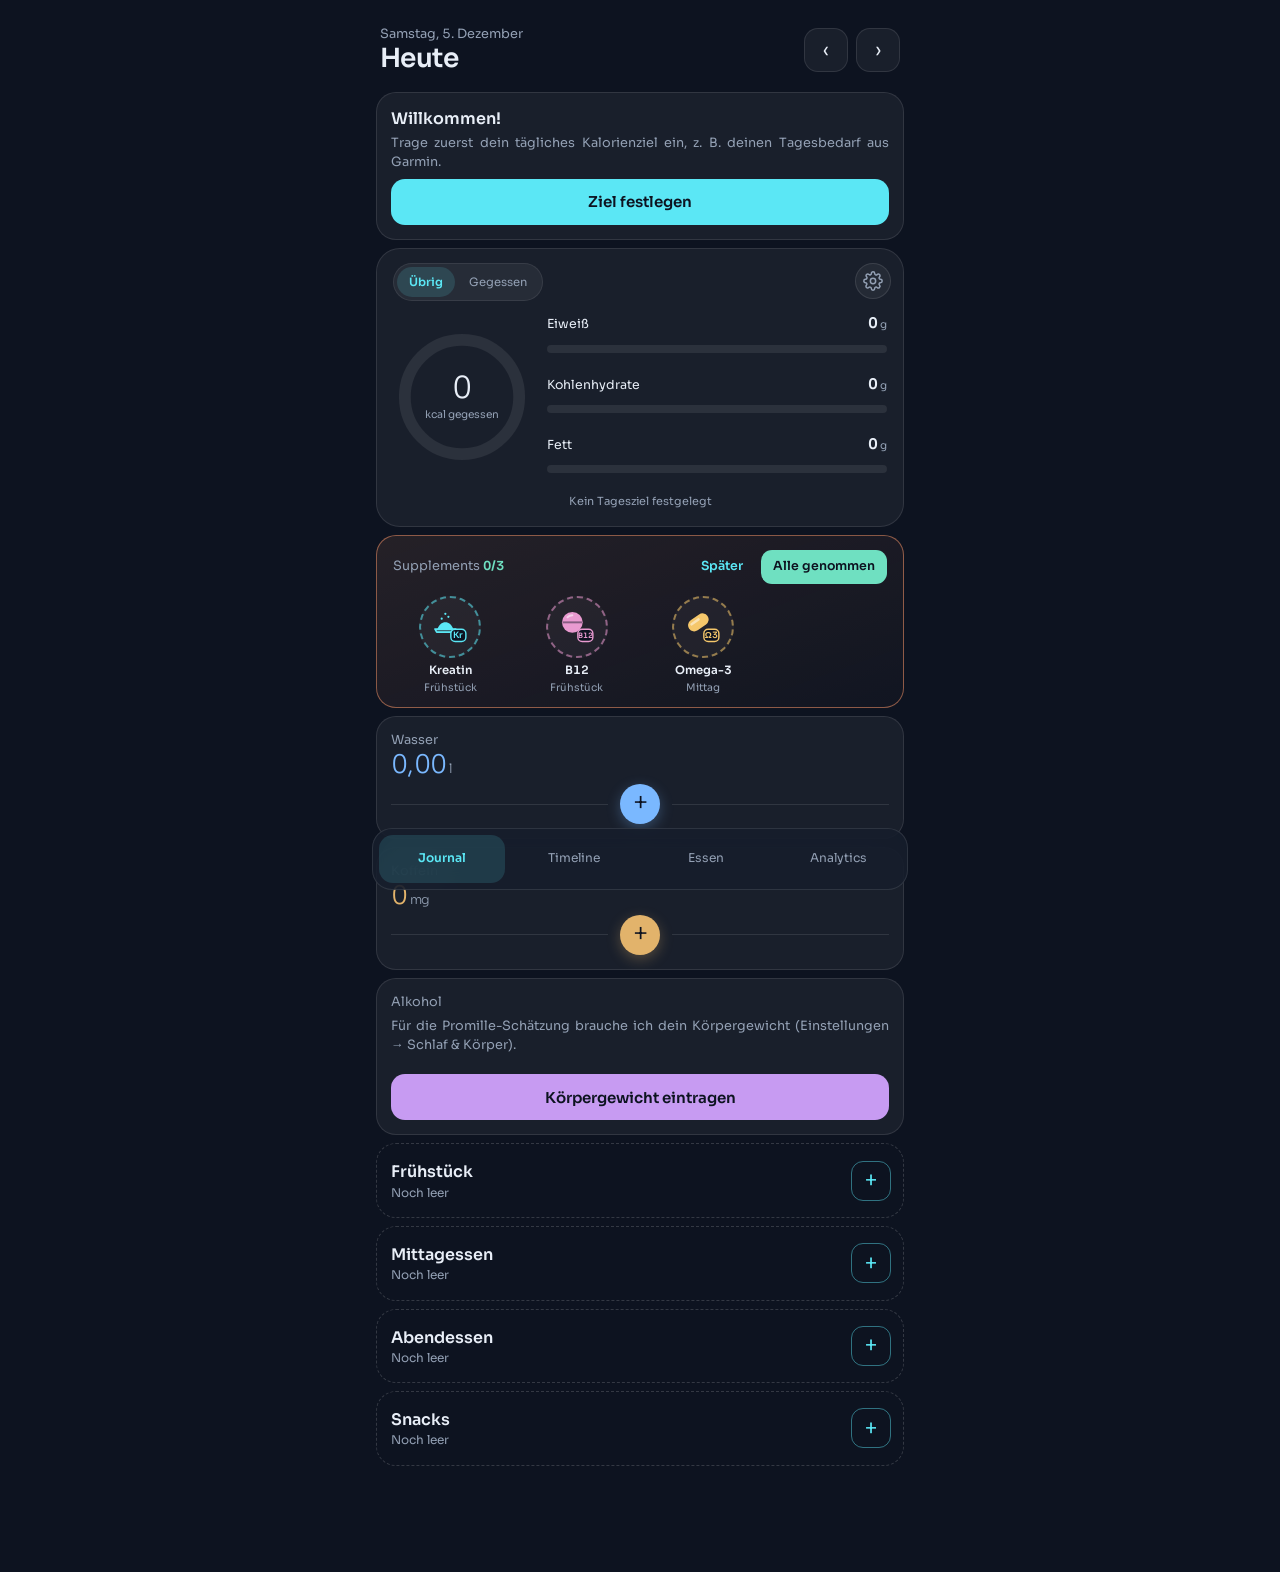
==== index.html @ 190562be "v1.32.0: 30 Supplements mit Katalog, Icons (Form + Kürzel) und Info je Supplement; eine Supplement-K" ====
<!doctype html>
<html lang="de">
<head>
  <meta charset="utf-8">
  <meta name="viewport" content="width=device-width, initial-scale=1, viewport-fit=cover">
  <title>Kalorien</title>
  <meta name="theme-color" content="#0D1320">
  <meta name="apple-mobile-web-app-capable" content="yes">
  <meta name="mobile-web-app-capable" content="yes">
  <meta name="apple-mobile-web-app-status-bar-style" content="black-translucent">
  <meta name="apple-mobile-web-app-title" content="Kalorien">
  <link rel="manifest" href="manifest.webmanifest">
  <link rel="apple-touch-icon" href="icons/apple-touch-icon.png">
  <link rel="icon" href="icons/icon-192.png">
  <link rel="preload" href="fonts/sora-latin-400-normal.woff2" as="font" type="font/woff2" crossorigin>
  <link rel="stylesheet" href="css/style.css">
</head>
<body>
  <main id="view"></main>

  <nav class="tabbar" aria-label="Navigation">
    <button data-tab="diary" class="active">Journal</button>
    <button data-tab="timeline">Timeline</button>
    <button data-tab="food">Essen</button>
    <button data-tab="history">Analytics</button>
  </nav>

  <div id="sheet" class="sheet" hidden></div>
  <div id="toast" class="toast" hidden></div>

  <script src="vendor/zxing.min.js" defer></script>
  <script src="js/caffeine.js" defer></script>
  <script src="js/alcohol.js" defer></script>
  <script src="js/weightgoal.js" defer></script>
  <script src="js/food.js" defer></script>
  <script src="js/timeline.js" defer></script>
  <script src="js/supp_catalog.js" defer></script>
  <script src="js/supplements.js" defer></script>
  <script src="js/app.js" defer></script>
</body>
</html>
---- css/style.css ----
/* Design „Glas“: tiefes Nachtblau, halbtransparente Flächen, Cyan als Akzent.
   Schrift Sora liegt lokal im Ordner fonts/ (keine Anfrage an Google). */
@font-face { font-family: 'Sora'; font-weight: 300; font-style: normal; font-display: swap; src: url('../fonts/sora-latin-300-normal.woff2') format('woff2'); }
@font-face { font-family: 'Sora'; font-weight: 400; font-style: normal; font-display: swap; src: url('../fonts/sora-latin-400-normal.woff2') format('woff2'); }
@font-face { font-family: 'Sora'; font-weight: 600; font-style: normal; font-display: swap; src: url('../fonts/sora-latin-600-normal.woff2') format('woff2'); }

:root {
  --bg: #0D1320;
  --ink: #E8EEF7;
  --muted: #93A0B4;
  --panel: rgba(255, 255, 255, 0.05);
  --panel-2: rgba(255, 255, 255, 0.08);
  --line: rgba(255, 255, 255, 0.10);
  --line-strong: rgba(255, 255, 255, 0.16);
  --accent: #5BE7F5;
  --accent-ink: #0D1320;
  --accent-soft: rgba(91, 231, 245, 0.14);
  --warn: #FF9A6B;
  --p: #8FB4FF;
  --c: #F5C76B;
  --f: #E99AD0;
  --fi: #5BE7F5;
  --su: #FF9A6B;
  --radius: 20px;
  --tabbar-h: 74px;
  color-scheme: dark;
}

* { box-sizing: border-box; -webkit-tap-highlight-color: transparent; }
html, body { margin: 0; background: var(--bg); color: var(--ink); }
body {
  font-family: 'Sora', -apple-system, BlinkMacSystemFont, sans-serif;
  font-size: 15px;
  line-height: 1.45;
  padding: env(safe-area-inset-top) 0 calc(var(--tabbar-h) + env(safe-area-inset-bottom)) 0;
  -webkit-text-size-adjust: 100%;
  font-variant-numeric: tabular-nums;
}
main { max-width: 560px; margin: 0 auto; padding: 16px 16px 24px; }
h1 { font-size: 1.6rem; font-weight: 600; margin: 4px 0 12px; letter-spacing: -0.02em; }
h2 { font-size: 1rem; font-weight: 600; margin: 0; }
p { margin: 0 0 8px; }
.muted { color: var(--muted); }
.small { font-size: 0.8rem; }
button { font: inherit; color: inherit; }
input, select {
  font: inherit; font-size: 16px; color: var(--ink);
  background: var(--panel); border: 1px solid var(--line); border-radius: 14px;
  padding: 12px 14px; width: 100%;
}
input::placeholder { color: #6E7A8E; }
select option { background: #182030; color: var(--ink); }
input:focus, select:focus { outline: 2px solid var(--accent); outline-offset: -1px; }
label { display: block; font-size: 0.8rem; color: var(--muted); margin: 12px 0 6px; }

.card { background: var(--panel); border: 1px solid var(--line); border-radius: var(--radius); padding: 14px; margin-bottom: 8px; }

.btn {
  display: inline-flex; align-items: center; justify-content: center; gap: 6px; min-height: 46px;
  border: 0; border-radius: 14px; padding: 12px 16px; cursor: pointer;
  background: var(--accent); color: var(--accent-ink); font-weight: 600;
}
.btn.secondary { background: var(--panel-2); color: var(--ink); border: 1px solid var(--line); }
.btn.ghost { background: transparent; color: var(--accent); padding: 8px 10px; min-height: 44px; }
.btn.danger { background: transparent; color: var(--warn); border: 1px solid rgba(255, 154, 107, 0.5); }
.btn.block { width: 100%; }
.row { display: flex; gap: 8px; align-items: center; }
.row > * { flex: 1; }
.spread { display: flex; justify-content: space-between; align-items: center; gap: 8px; }
.spread + .spread { margin-top: 6px; }

/* Kopfzeile */
.topbar { display: flex; align-items: center; justify-content: space-between; padding: 4px 4px 12px; }
.topbar .sub { font-size: 0.8rem; color: var(--muted); }
.topbar .day { font-size: 1.65rem; font-weight: 600; letter-spacing: -0.02em; line-height: 1.2; }
.icon-btn {
  width: 44px; height: 44px; border-radius: 14px; border: 1px solid var(--line);
  background: var(--panel); color: var(--ink); font-size: 1.2rem; cursor: pointer;
}
.topbar .nav { display: flex; gap: 8px; }

/* Übersicht */
.hero { border-radius: 24px; padding: 18px 16px 16px; }
.gauge { position: relative; height: 136px; display: flex; justify-content: center; }
.gauge svg { width: 260px; height: 140px; overflow: visible; }
.gauge .track { stroke: rgba(255, 255, 255, 0.08); }
.gauge .fill { stroke: var(--accent); transition: stroke-dasharray .4s; }
.gauge .fill.over { stroke: var(--warn); }
.gauge .center { position: absolute; left: 0; right: 0; bottom: 0; text-align: center; }
.gauge .big { font-size: 2.8rem; font-weight: 300; letter-spacing: -0.03em; line-height: 1; }
.gauge .big.over { color: var(--warn); }
.gauge .cap { font-size: 0.78rem; color: var(--muted); margin-top: 4px; }
.tiles { display: grid; grid-template-columns: repeat(3, minmax(0, 1fr)); gap: 8px; margin-top: 14px; }
.tile { border-radius: 14px; background: var(--panel); padding: 10px; display: flex; flex-direction: column; gap: 6px; min-width: 0; }
.tile .lbl { font-size: 0.72rem; color: var(--muted); white-space: nowrap; overflow: hidden; text-overflow: ellipsis; }
.tile .val { font-size: 1rem; font-weight: 600; }
.tile .val span { font-size: 0.7rem; font-weight: 400; color: var(--muted); }
.mbar { height: 4px; border-radius: 2px; background: rgba(255, 255, 255, 0.08); overflow: hidden; }
.mbar span { display: block; height: 100%; border-radius: 2px; }
.tile.p .mbar span { background: var(--p); }
.tile.c .mbar span { background: var(--c); }
.tile.f .mbar span { background: var(--f); }
.subline { display: flex; justify-content: space-between; gap: 8px; font-size: 0.78rem; color: var(--muted); margin-top: 12px; padding: 0 2px; }
.subline strong { color: var(--ink); font-weight: 600; }
.subline .over { color: var(--warn); }

/* Mahlzeiten */
.meal { padding: 0; overflow: hidden; }
.meal.is-empty { background: transparent; border-style: dashed; border-color: var(--line-strong); }
.meal-toggle:disabled { opacity: 1; color: inherit; cursor: default; }
.meal-head { display: flex; align-items: center; justify-content: space-between; gap: 10px; padding: 12px 12px 12px 14px; }
.meal-toggle { flex: 1; min-width: 0; text-align: left; background: none; border: 0; padding: 4px 0; cursor: pointer; min-height: 44px; }
.meal-toggle .sub { font-size: 0.75rem; color: var(--muted); white-space: nowrap; overflow: hidden; text-overflow: ellipsis; }
.meal-toggle .chev { color: var(--muted); font-size: 0.75rem; margin-left: 6px; }
/* Plus-Knöpfe: eckig + umrandet = zu Liste/Mahlzeit hinzufügen; rund + gefüllt (.tk-plus) = in einer Tracker-Karte erfassen */
.add-btn, .fd-plus {
  width: 40px; height: 40px; border-radius: 12px; border: 1px solid rgba(91, 231, 245, 0.45); cursor: pointer; flex: 0 0 auto;
  background: none; color: var(--accent); font-size: 1.3rem; line-height: 1; -webkit-tap-highlight-color: transparent;
}
.entries { padding: 0 14px 6px; }
.entry { display: flex; justify-content: space-between; gap: 10px; padding: 11px 0; border-top: 1px solid var(--line); cursor: pointer; }
.entry .name { overflow: hidden; text-overflow: ellipsis; min-width: 0; }
.entry .kcal { white-space: nowrap; }
.btn.copy { display: flex; margin: -10px 0 6px 4px; padding: 0 10px; font-size: 0.85rem; }

/* Listen */
.list { list-style: none; margin: 0; padding: 0; }
.list li { padding: 12px 4px; border-bottom: 1px solid var(--line); cursor: pointer; display: flex; justify-content: space-between; gap: 10px; }
.list li:last-child { border-bottom: 0; }
.list .meta { font-size: 0.76rem; color: var(--muted); }
.tag { font-size: 0.66rem; padding: 2px 7px; border-radius: 8px; background: var(--accent-soft); color: var(--accent); margin-left: 6px; vertical-align: middle; }
.star { color: var(--c); margin-right: 4px; }
h2.sec { margin: 18px 0 4px; font-size: 0.85rem; font-weight: 600; color: var(--muted); }
.list.choice li { padding: 14px 4px; }
.list.ingr li { align-items: center; cursor: default; }
.list.ingr .grow { flex: 1; min-width: 0; }
.list.ingr input.g { width: 76px; flex: 0 0 76px; padding: 8px 10px; text-align: right; }
.list.ingr .rm { flex: 0 0 auto; color: var(--warn); padding: 6px; }
#rQ { margin-top: 10px; }
#rSum { margin: 12px 0; }

/* Tab-Leiste */
.tabbar {
  position: fixed; left: 12px; right: 12px; z-index: 10;
  bottom: calc(10px + env(safe-area-inset-bottom));
  max-width: 536px; margin: 0 auto;
  display: grid; grid-template-columns: repeat(2, minmax(0, 1fr)); gap: 6px; padding: 6px;
  border-radius: 20px; border: 1px solid var(--line);
  background: rgba(22, 30, 45, 0.82);
  -webkit-backdrop-filter: blur(18px); backdrop-filter: blur(18px);
}
.tabbar button { height: 48px; border: 0; border-radius: 14px; background: none; color: var(--muted); font-size: 0.82rem; cursor: pointer; }
.tabbar button.active { background: var(--accent-soft); color: var(--accent); font-weight: 600; }

/* Sheet */
.sheet {
  position: fixed; inset: 0; z-index: 20; background: var(--bg);
  overflow-y: auto; -webkit-overflow-scrolling: touch;
  padding: calc(env(safe-area-inset-top) + 8px) 16px calc(env(safe-area-inset-bottom) + 24px);
}
.sheet-inner { max-width: 560px; margin: 0 auto; }
.sheet-head { display: flex; justify-content: space-between; align-items: center; margin-bottom: 8px; position: sticky; top: 0; background: var(--bg); padding: 4px 0; z-index: 1; }
.seg { display: grid; grid-template-columns: repeat(4, minmax(0, 1fr)); gap: 4px; background: var(--panel); border: 1px solid var(--line); border-radius: 16px; padding: 4px; margin: 8px 0 12px; }
.seg.three { grid-template-columns: repeat(3, minmax(0, 1fr)); }
.seg button { border: 0; background: none; padding: 9px 4px; border-radius: 12px; font-size: 0.82rem; color: var(--muted); cursor: pointer; min-height: 40px; }
.seg button.active { background: var(--accent-soft); color: var(--accent); font-weight: 600; }
.btn.ghost.star-btn { font-size: 1.5rem; color: var(--c); }

.scanner { position: relative; border-radius: var(--radius); overflow: hidden; background: #000; aspect-ratio: 4 / 3; border: 1px solid var(--line); }
.scanner video { width: 100%; height: 100%; object-fit: cover; display: block; }
.scanner .frame { position: absolute; left: 12%; right: 12%; top: 35%; bottom: 35%; border: 2px solid var(--accent); border-radius: 12px; }

.nutri { display: grid; grid-template-columns: repeat(3, minmax(0, 1fr)); gap: 6px; text-align: center; margin: 12px 0; }
.nutri div { background: var(--panel); border: 1px solid var(--line); border-radius: 14px; padding: 9px 4px; }
.nutri strong { display: block; font-size: 1.05rem; font-weight: 600; }
.nutri span { font-size: 0.72rem; color: var(--muted); }

.notice { display: flex; gap: 10px; align-items: center; justify-content: space-between; border-color: rgba(255, 154, 107, 0.45); }

/* Verlauf */
.chart svg { width: 100%; height: auto; display: block; }
.chart .goal { stroke: var(--warn); stroke-dasharray: 4 4; }
.chart .b { fill: var(--accent); }
.chart .b.ok { fill: var(--good); }
.chart .b.miss { fill: var(--warn); }
.chart text { fill: var(--muted); font-size: 10px; font-family: 'Sora', sans-serif; }

.toast {
  position: fixed; left: 50%; transform: translateX(-50%);
  bottom: calc(var(--tabbar-h) + env(safe-area-inset-bottom) + 16px);
  background: #E8EEF7; color: #0D1320; padding: 10px 16px; border-radius: 14px;
  font-size: 0.88rem; z-index: 30; max-width: 90vw;
}
.empty { text-align: center; padding: 18px 8px; color: var(--muted); }
.sources { font-size: 0.78rem; color: var(--muted); }
.sources a { color: var(--accent); }

.list.goals li { cursor: default; align-items: center; }
.list.goals .rm { color: var(--warn); padding: 6px; min-height: 44px; }
input[type=date] { min-height: 48px; -webkit-appearance: none; appearance: none; }

/* Makro-Presets */
.seg button { padding-left: 2px; padding-right: 2px; }
.macro-preview { margin: 10px 0 4px; padding: 10px; background: transparent; }
.macro-preview .tiles { margin-top: 0; }
.macro-preview .lbl:last-child { font-size: 0.68rem; }
.warn { color: var(--warn); margin: 8px 0 0; }
details.why { margin: 6px 0 2px; border: 1px solid var(--line); border-radius: 14px; padding: 0 12px; }
details.why summary { cursor: pointer; padding: 12px 0; color: var(--accent); font-size: 0.85rem; min-height: 44px; box-sizing: border-box; }
details.why[open] { padding-bottom: 10px; }
ul.refs { margin: 6px 0 8px; padding-left: 16px; font-size: 0.74rem; color: var(--muted); }
ul.refs li { margin-bottom: 6px; }
ul.refs a { color: var(--accent); word-break: break-all; }
#presetSeg { grid-template-columns: repeat(2, minmax(0, 1fr)); }

/* Abend-Vorschläge */
.card.sug { border-color: rgba(91, 231, 245, 0.35); }
.card.sug h2 { margin: 0; }
.sug-prio { margin: 10px 0 6px; }
.sug-row { display: flex; align-items: center; gap: 6px; padding: 10px 0; border-top: 1px solid var(--line); }
.sug-row .grow { flex: 1; min-width: 0; }
.sug-row .meta { font-size: 0.76rem; color: var(--muted); margin-top: 2px; }
.sug-row .meta strong { color: var(--ink); }
.sug-after { margin: 8px 0 4px; }
.card.sug .row { margin-top: 10px; }
.btn:disabled { opacity: 0.45; cursor: default; }
.chips { display: flex; flex-wrap: wrap; gap: 6px; }
.chip { display: inline-flex; align-items: center; gap: 6px; margin: 0; padding: 8px 12px; min-height: 40px; border-radius: 12px; border: 1px solid var(--line); background: var(--panel); color: var(--ink); font-size: 0.82rem; cursor: pointer; }
.chip input { width: auto; margin: 0; accent-color: var(--accent); }
.chip:has(input:checked) { border-color: var(--accent); background: var(--accent-soft); color: var(--accent); }
label.switch { display: flex; align-items: center; gap: 10px; color: var(--ink); font-size: 0.9rem; margin: 10px 0 4px; }
label.switch input { width: 22px; height: 22px; accent-color: var(--accent); }
input[type=time] { min-height: 48px; -webkit-appearance: none; appearance: none; }

/* Portions-Schnellwahl */
.chips.portions { margin-top: 8px; }
.chips.portions .chip { font-family: inherit; }
.chip.on { border-color: var(--accent); background: var(--accent-soft); color: var(--accent); }
.portion-note { margin: 6px 0 0; font-size: 0.72rem; }

/* Wasserzähler (Design W2) */
:root { --water: #7AB8FF; }


/* Koffein-Tracker (Entwürfe K1 Dashboard, K2 Eingabe, K3 Verlauf mit Heatmap) */
:root { --caf: #E2B36B; --good: #6FE0C1; --lilac: #B9A6FF; }
.good { color: var(--good); } .mid { color: var(--c); } .bad { color: var(--warn); }
.card.caf, .card.water { padding: 14px; }
.caf-head { display: flex; justify-content: space-between; align-items: flex-start; gap: 10px; }
.caf-big { font-size: 2.6rem; font-weight: 300; letter-spacing: -0.03em; color: var(--caf); line-height: 1.1; }
.caf-pill { display: inline-flex; align-items: center; margin-top: 4px; padding: 7px 11px; border-radius: 999px; font-size: 0.76rem; border: 1px solid; white-space: nowrap; }
.caf-pill.ok { color: var(--ink); background: rgba(111, 224, 193, 0.12); border-color: rgba(111, 224, 193, 0.35); } .caf-pill.ok strong { color: var(--good); }
.caf-pill.late { color: var(--ink); background: rgba(255, 154, 107, 0.12); border-color: rgba(255, 154, 107, 0.4); } .caf-pill.late strong { color: var(--warn); }
.cchart { width: 100%; height: auto; display: block; margin-top: 8px; }
.cchart .sleep { fill: rgba(185, 166, 255, 0.10); } .cchart .sl { fill: var(--lilac); }
.cchart .thr { stroke: rgba(255, 255, 255, 0.25); stroke-dasharray: 3 4; }
.cchart .lab { fill: var(--muted); font-size: 9px; font-family: 'Sora', sans-serif; }
.cchart .line { fill: none; stroke: var(--caf); stroke-width: 2.5; stroke-linejoin: round; }
.cchart .line.fut { stroke-dasharray: 2 5; stroke-linecap: round; }
.cchart .line.base { stroke: var(--muted); stroke-width: 1.5; }
.cchart .s0 { stop-color: #E2B36B; stop-opacity: 0.45; } .cchart .s1 { stop-color: #E2B36B; stop-opacity: 0; }
.cchart .now { stroke: rgba(255, 255, 255, 0.3); } .cchart .dot { fill: #E8EEF7; stroke: var(--caf); stroke-width: 3; }
.caf-note { margin: 6px 0 4px; }
.caf-list-day { margin-top: 6px; }
.caf-row { display: flex; align-items: center; gap: 10px; width: 100%; min-height: 54px; padding: 8px 0; border: 0; border-top: 1px solid var(--line); background: none; text-align: left; cursor: pointer; }
.caf-time { width: 44px; height: 40px; flex: 0 0 44px; border-radius: 12px; background: rgba(226, 179, 107, 0.14); color: var(--caf); font-size: 0.78rem; font-weight: 600; display: flex; align-items: center; justify-content: center; }
.caf-name { flex: 1; min-width: 0; font-size: 0.92rem; }
.caf-bar { display: block; margin-top: 5px; height: 4px; border-radius: 2px; background: rgba(255, 255, 255, 0.08); } .caf-bar i { display: block; height: 100%; border-radius: 2px; background: var(--caf); }
.caf-mg { text-align: right; } .caf-mg strong { display: block; font-size: 0.92rem; } .caf-mg small { color: var(--muted); font-size: 0.68rem; }
.caf-empty { padding: 8px 0 2px; }
.caf-add { margin-top: 10px; background: var(--caf); }
.seg.five { grid-template-columns: repeat(5, minmax(0, 1fr)); } .seg.five button { font-size: 0.76rem; }
.caf-pick { display: grid; gap: 6px; margin-bottom: 4px; }
.caf-drink { display: flex; align-items: center; gap: 10px; width: 100%; min-height: 48px; padding: 10px 12px; border-radius: 14px; border: 1px solid var(--line); background: var(--panel); text-align: left; cursor: pointer; }
.caf-drink > span:first-child { flex: 1; } .caf-drink em { font-style: normal; font-size: 0.68rem; color: var(--muted); margin-left: -4px; }
.caf-drink.on { border-color: var(--caf); background: rgba(226, 179, 107, 0.14); color: var(--caf); }
.caf-prev { margin: 12px 0; padding: 12px; }
.caf-prev .caf-note { margin-top: 8px; }
.caf-hist h2 { margin: 0; }
.cbars { width: 100%; height: auto; display: block; margin-top: 8px; }
.cbars text { fill: var(--muted); font-size: 10px; font-family: 'Sora', sans-serif; } .cbars text.v { fill: var(--ink); font-size: 9px; font-weight: 600; }
.cbars .b { fill: var(--caf); } .cbars .b.over { fill: var(--warn); } .cbars .lim { stroke: rgba(255, 255, 255, 0.3); stroke-dasharray: 4 4; }
.caf-night-row { display: flex; gap: 4px; margin-top: 6px; }
.caf-night { flex: 1; min-width: 0; height: 30px; border-radius: 8px; display: flex; align-items: center; justify-content: center; font-size: 0.66rem; font-weight: 600; border: 1px solid; }
.caf-night.good { background: rgba(111, 224, 193, 0.12); border-color: rgba(111, 224, 193, 0.4); } .caf-night.mid { background: rgba(245, 199, 107, 0.12); border-color: rgba(245, 199, 107, 0.4); } .caf-night.bad { background: rgba(255, 154, 107, 0.14); border-color: rgba(255, 154, 107, 0.45); }
.caf-nights { margin-top: 10px; }
.heat { width: 100%; height: auto; display: block; margin-top: 8px; touch-action: manipulation; }
.heat text { fill: var(--muted); font-size: 9px; font-family: 'Sora', sans-serif; } .heat .hit { cursor: pointer; }
.heat-legend { display: flex; align-items: center; gap: 4px; margin-top: 6px; } .heat-legend i { display: inline-block; width: 18px; height: 10px; border-radius: 3px; } .heat-legend span:first-child { margin-right: 2px; } .heat-legend span:last-child { margin-left: 4px; }
.heat-detail { display: flex; align-items: center; justify-content: space-between; gap: 6px; margin-top: 8px; padding-top: 8px; border-top: 1px solid var(--line); font-size: 0.88rem; } .heat-detail .btn.ghost { min-width: 44px; font-size: 1.3rem; }
.caf-pill { gap: 4px; }
.caf-big .small { letter-spacing: 0; font-weight: 400; }
#cSave { background: var(--caf); }
.heat-detail .hd { flex: 1; text-align: center; min-width: 0; }
.heat-legend { flex-wrap: wrap; }
.heat-legend { display: flex; align-items: flex-end; gap: 6px; margin-top: 8px; flex-wrap: nowrap; }
.heat-legend > div { flex: 1; display: flex; flex-direction: column; align-items: stretch; gap: 3px; text-align: center; min-width: 0; }
.heat-legend i { width: auto; height: 10px; }
.heat-legend span { font-size: 0.68rem; margin: 0; }
.heat-legend .unit { flex: 0 0 auto; margin-left: 2px; }

/* Koffein-Kennzahlen */
.caf-stats { display: grid; grid-template-columns: 1fr 1fr; gap: 10px; margin: 10px 0 12px; }
.caf-stat { display: flex; flex-direction: column; gap: 4px; padding: 12px; border-radius: 16px; background: rgba(255, 255, 255, 0.04); border: 1px solid rgba(255, 255, 255, 0.08); }
.cs-l { font-size: 0.7rem; color: var(--muted); }
.cs-v { font-size: 1.35rem; font-weight: 600; line-height: 1.1; color: var(--caf); }
.cs-v small { font-size: 0.72rem; font-weight: 400; color: var(--muted); }
.cs-v.good { color: var(--good); } .cs-v.mid { color: var(--caf); } .cs-v.bad { color: var(--warn); }
.cs-bar { height: 5px; border-radius: 3px; background: rgba(255, 255, 255, 0.08); overflow: hidden; }
.cs-bar i { display: block; height: 100%; border-radius: 3px; background: var(--caf); }
.cs-bar i.ok { background: var(--good); } .cs-bar i.over { background: var(--warn); }
.cs-s { font-size: 0.68rem; color: var(--muted); }

/* Zahnrad und Einstellungen */
.hero { position: relative; }
.gear { position: absolute; top: 12px; right: 12px; z-index: 2; width: 40px; height: 40px; display: grid; place-items: center; border-radius: 50%; border: 1px solid var(--line); background: rgba(255, 255, 255, 0.05); color: var(--muted); cursor: pointer; -webkit-tap-highlight-color: transparent; }
.gear:active { background: var(--accent-soft); color: var(--accent); }
body.in-settings .tabbar { display: none; }
.set-top { position: sticky; top: 0; z-index: 5; display: flex; align-items: center; gap: 10px; padding: calc(8px + env(safe-area-inset-top)) 0 8px; margin-bottom: 4px; background: linear-gradient(var(--bg, #0D1320) 75%, transparent); }
.set-top h1 { margin: 0; }
.set-back { width: 40px; height: 40px; border-radius: 50%; border: 1px solid var(--line); background: rgba(255, 255, 255, 0.05); color: var(--ink); font-size: 1.5rem; line-height: 1; cursor: pointer; padding: 0 0 3px; }
.set-h { display: flex; align-items: center; gap: 10px; margin-bottom: 4px; }
.set-ico { width: 32px; height: 32px; display: grid; place-items: center; border-radius: 10px; color: var(--c); background: color-mix(in srgb, var(--c) 14%, transparent); border: 1px solid color-mix(in srgb, var(--c) 30%, transparent); }

/* Eigene Häkchen-Boxen */
.chip input[type=checkbox], label.switch input[type=checkbox] {
  -webkit-appearance: none; appearance: none; flex: none; width: 22px; height: 22px; min-height: 0; margin: 0; padding: 0;
  border-radius: 7px; border: 1.5px solid rgba(147, 160, 180, 0.55); background: rgba(255, 255, 255, 0.04); display: inline-grid; place-items: center;
  transition: background .15s, border-color .15s;
}
.chip input[type=checkbox]:checked, label.switch input[type=checkbox]:checked { background: var(--accent); border-color: var(--accent); }
.chip input[type=checkbox]:checked::after, label.switch input[type=checkbox]:checked::after {
  content: ''; width: 5px; height: 10px; margin-top: -2px; border: solid #0D1320; border-width: 0 2.2px 2.2px 0; transform: rotate(45deg);
}
.chip input[type=checkbox]:focus-visible, label.switch input[type=checkbox]:focus-visible { outline: 2px solid var(--accent); outline-offset: 2px; }
label.chip { display: inline-flex; align-items: center; gap: 8px; }

/* Einklappbare Einstellungs-Bereiche */
.set-card > .set-h { cursor: pointer; margin-bottom: 0; -webkit-tap-highlight-color: transparent; user-select: none; }
.set-t { flex: 1; }
.set-chev { width: 9px; height: 9px; border: solid var(--muted); border-width: 0 2px 2px 0; transform: rotate(45deg); margin-right: 6px; transition: transform .2s; }
.set-card.collapsed .set-chev { transform: rotate(-45deg); }
.set-card.collapsed .set-body { display: none; }
.set-card:not(.collapsed) > .set-h { margin-bottom: 4px; }

/* Supplements */
.card.supp { padding: 14px 12px 12px; }
.supp-head { display: flex; justify-content: space-between; align-items: baseline; padding: 0 4px 12px; }
.supp-count { font-size: 0.78rem; font-weight: 600; color: var(--good); }
.supp-grid { display: grid; grid-template-columns: repeat(4, minmax(0, 1fr)); gap: 12px 4px; }
.supp-pill { display: flex; flex-direction: column; align-items: center; gap: 6px; background: none; border: 0; padding: 0; color: var(--ink); cursor: pointer; -webkit-tap-highlight-color: transparent; }
.supp-ico { position: relative; width: 62px; height: 62px; border-radius: 50%; display: grid; place-items: center; border: 2px dashed color-mix(in srgb, var(--c) 55%, transparent); background: rgba(255, 255, 255, 0.04); transition: background .15s, border-color .15s, transform .1s; }
.supp-pill:active .supp-ico { transform: scale(0.94); }
.supp-pill.taken .supp-ico { border: 2px solid var(--good); background: rgba(111, 224, 193, 0.16); }
.supp-badge { position: absolute; right: -3px; top: -3px; width: 22px; height: 22px; border-radius: 50%; background: var(--good); display: grid; place-items: center; }
.supp-n { font-size: 0.72rem; font-weight: 600; text-align: center; line-height: 1.2; }
.supp-s { font-size: 0.65rem; color: var(--muted); margin-top: -3px; }
.supp-ico.sm { width: 40px; height: 40px; border-width: 1px; border-style: solid; flex: none; }
.supp-remind { border-color: rgba(255, 154, 107, 0.45); background: linear-gradient(160deg, rgba(255, 154, 107, 0.14), rgba(255, 154, 107, 0.04)); display: flex; flex-direction: column; gap: 10px; }
.supp-r-top { display: flex; justify-content: space-between; align-items: center; font-size: 0.9rem; }
.supp-x { background: none; border: 0; color: var(--muted); font-size: 1rem; padding: 4px 8px; cursor: pointer; }
.supp-chips { display: flex; flex-wrap: wrap; gap: 8px; }
.supp-chip { display: inline-flex; align-items: center; gap: 7px; height: 34px; padding: 0 12px 0 9px; border-radius: 12px; background: rgba(255, 255, 255, 0.06); border: 1px solid color-mix(in srgb, var(--c) 45%, transparent); font-size: 0.78rem; font-weight: 600; }
.supp-r-btns { display: grid; grid-template-columns: 1fr 96px; gap: 8px; }
.supp-r-btns .btn { min-height: 44px; }
.sp-list { display: flex; flex-direction: column; gap: 8px; margin-top: 10px; }
.sp-item { border: 1px solid var(--line); border-radius: 16px; background: rgba(255, 255, 255, 0.03); padding: 6px 10px; }
.sp-item.open { padding-bottom: 12px; background: rgba(255, 255, 255, 0.05); }
.sp-row { display: flex; align-items: center; gap: 8px; }
.sp-main { flex: 1; min-width: 0; display: flex; align-items: center; gap: 12px; background: none; border: 0; padding: 6px 0; color: var(--ink); text-align: left; cursor: pointer; }
.sp-t { display: flex; flex-direction: column; min-width: 0; }
.sp-t strong { font-size: 0.9rem; font-weight: 600; }
.sp-edit { padding-top: 4px; }
.sp-hint { margin-top: 12px; padding: 10px 12px; border-radius: 14px; background: rgba(111, 224, 193, 0.08); border: 1px solid rgba(111, 224, 193, 0.25); font-size: 0.74rem; line-height: 1.5; color: #C9D4E4; }
.sp-hint .muted { margin-top: 3px; } .sp-hint .warn { color: var(--warn); }
label.sw input { -webkit-appearance: none; appearance: none; width: 42px; height: 24px; margin: 0; border-radius: 12px; background: rgba(255, 255, 255, 0.14); position: relative; transition: background .15s; }
label.sw input::after { content: ''; position: absolute; top: 3px; left: 3px; width: 18px; height: 18px; border-radius: 50%; background: #0D1320; transition: transform .15s; }
label.sw input:checked { background: var(--good); }
label.sw input:checked::after { transform: translateX(18px); }

.sp-days { display: grid; grid-template-columns: repeat(7, minmax(0, 1fr)); gap: 4px; margin-top: 8px; }
.sp-days .chip { padding: 0; justify-content: center; min-height: 38px; }

/* Verlauf: Monatsansicht */
.hc-grid { display: grid; grid-template-columns: repeat(7, minmax(0, 1fr)); gap: 2px; }
.hc-w { text-align: center; font-size: 0.66rem; color: var(--muted); padding-bottom: 2px; }
.hc-d { position: relative; height: 42px; border: 0; background: none; padding: 0; border-radius: 12px; cursor: pointer; color: var(--ink); font-family: inherit; }
.hc-d.sel { background: var(--accent-soft); }
.hc-d.fut { cursor: default; opacity: 0.55; }
.hc-d.today .hc-n { text-decoration: underline; text-underline-offset: 3px; }
.hc-ring { box-sizing: border-box; display: block; position: absolute; left: 50%; top: 50%; width: 36px; height: 36px; margin: -18px 0 0 -18px; border-radius: 50%; }
.hc-ring.none { border: 1px dashed var(--line-strong); }
.hc-in { box-sizing: border-box; display: block; position: absolute; left: 50%; top: 50%; width: 28px; height: 28px; margin: -14px 0 0 -14px; border-radius: 50%; background: #101828; }
.hc-n { position: relative; font-size: 0.72rem; font-weight: 600; }
.hc-n.dim { color: #4A586C; }
.hc-leg { display: flex; justify-content: flex-end; margin-top: 4px; }
.hc-leg i { display: inline-block; width: 8px; height: 8px; border-radius: 50%; margin-right: 4px; }
.hc-leg i.e { background: none; border: 1px dashed var(--line-strong); }
.hch-row { display: flex; gap: 6px; margin: 10px 0 6px; flex-wrap: wrap; }
.hch { border: 1px solid var(--line); background: var(--panel); color: var(--muted); border-radius: 999px; padding: 7px 12px; font-size: 0.78rem; cursor: pointer; font-family: inherit; }
.hch.active { background: var(--accent-soft); color: var(--accent); border-color: rgba(91, 231, 245, 0.4); font-weight: 600; }
.hb-wrap { position: relative; touch-action: pan-y; }
.hb { position: absolute; top: 0; bottom: 18px; border-left: 2px solid var(--accent); border-right: 2px solid var(--accent); background: rgba(91, 231, 245, 0.07); border-radius: 4px; cursor: grab; touch-action: none; }
.hb-h { position: absolute; top: 50%; width: 30px; height: 44px; margin-top: -22px; touch-action: none; }
.hb-h::after { content: ''; position: absolute; top: 10px; bottom: 10px; left: 9px; width: 12px; border-radius: 6px; background: var(--accent); }
.hb-h.l { left: -17px; } .hb-h.r { right: -17px; }
.mbar { display: flex; gap: 2px; height: 12px; border-radius: 6px; overflow: hidden; margin: 10px 0 8px; }
.mlab { display: flex; justify-content: space-between; gap: 6px; font-size: 0.72rem; flex-wrap: wrap; }

/* Timeline */
.tabbar.three { grid-template-columns: repeat(3, minmax(0, 1fr)); }
.tabbar button[hidden] { display: none; }
.seg.two { grid-template-columns: repeat(2, minmax(0, 1fr)); }
.mtime { flex: 0 0 auto; align-self: center; border: 1px solid var(--line); background: var(--panel); color: var(--muted); border-radius: 10px; padding: 6px 9px; font-size: 0.74rem; font-family: inherit; cursor: pointer; margin-right: 6px; min-height: 34px; }
.mtime.set { color: var(--accent); border-color: rgba(91, 231, 245, 0.45); background: var(--accent-soft); }
.entry .etime { color: var(--warn); font-weight: 400; }
.tl-top { display: flex; align-items: center; gap: 10px; margin-bottom: 8px; }
.tl-top > div:first-child { flex: 1; }
.tl-big { font-size: 1.8rem; font-weight: 300; color: #B9A6FF; letter-spacing: -0.02em; }
.tl-big span { font-size: 0.8rem; color: var(--muted); }
.tl-pill { border-radius: 12px; padding: 6px 10px; font-size: 0.72rem; font-weight: 600; text-align: right; line-height: 1.3; }
.tl-pill.ok { background: rgba(111, 224, 193, 0.12); color: #6FE0C1; }
.tl-pill.warn { background: rgba(255, 154, 107, 0.12); color: var(--warn); }
.tl-curve { width: 100%; height: auto; display: block; }
.tl-curve text { fill: var(--muted); font-size: 9px; font-family: 'Sora', sans-serif; }
.tl-curve .tl-bedtxt { fill: #B9A6FF; }
.tl-sleep { fill: #B9A6FF; fill-opacity: 0.13; }
.tl-bedline { stroke: #B9A6FF; stroke-width: 1.5; }
.tl-fill { fill: var(--accent); fill-opacity: 0.22; }
.tl-line { fill: none; stroke: var(--accent); stroke-width: 1.7; }
.tl-ghost { fill: none; stroke: var(--accent); stroke-width: 1.2; stroke-dasharray: 3 3; opacity: 0.6; }
.tl-now { stroke: var(--ink); stroke-width: 1; }
.tl-bedpt { fill: #B9A6FF; stroke: var(--bg); stroke-width: 1.5; }
.tl-bars { position: relative; margin-top: 6px; padding: 2px 0; }
.tl-bsleep { position: absolute; top: 0; bottom: 0; right: 0; background: rgba(185, 166, 255, 0.08); border-left: 1.5px solid #B9A6FF; pointer-events: none; }
.tl-bnow { position: absolute; top: 0; bottom: 0; border-left: 1px solid var(--ink); pointer-events: none; z-index: 2; }
.tl-bar { position: relative; display: block; width: 100%; height: 26px; margin: 5px 0; border: 0; background: none; padding: 0; cursor: pointer; font-family: inherit; color: var(--ink); }
.tl-bar .st { position: absolute; top: 2px; height: 22px; border-radius: 8px 0 0 8px; border: 1px solid var(--accent); background: rgba(91, 231, 245, 0.32); box-sizing: border-box; }
.tl-bar .ab { position: absolute; top: 2px; height: 22px; border-radius: 0 8px 8px 0; background: linear-gradient(90deg, rgba(111, 224, 193, 0.4), rgba(111, 224, 193, 0.06)); }
.tl-bar .lb { position: absolute; top: 7px; font-size: 0.66rem; white-space: nowrap; padding-left: 5px; }
.tl-bar.ghost { opacity: 0.55; }
.tl-bar.ghost .st { border-style: dashed; background: rgba(91, 231, 245, 0.1); }
.tl-leg { display: flex; flex-wrap: wrap; gap: 6px 12px; margin-top: 8px; }
.tl-leg i { display: inline-block; width: 10px; height: 4px; border-radius: 2px; margin-right: 4px; vertical-align: middle; }
.tl-leg i.c { background: var(--accent); } .tl-leg i.g { background: none; border-top: 2px dashed var(--accent); height: 0; }
.tl-leg i.s { background: rgba(91, 231, 245, 0.5); height: 8px; } .tl-leg i.a { background: rgba(111, 224, 193, 0.5); height: 8px; } .tl-leg i.z { background: rgba(185, 166, 255, 0.5); height: 8px; }
.tl-tiles { display: grid; grid-template-columns: repeat(3, minmax(0, 1fr)); gap: 8px; margin-bottom: 12px; }
.tl-tiles .tile { border: 1px solid var(--line); }
.tl-tiles strong { font-size: 0.95rem; }
.tp-win { position: relative; height: 118px; margin-top: 10px; }
.tp-eat { position: absolute; top: 0; height: 18px; border-radius: 9px; background: rgba(111, 224, 193, 0.13); border: 1px solid rgba(111, 224, 193, 0.35); color: #6FE0C1; font-size: 0.62rem; display: flex; align-items: center; justify-content: center; white-space: nowrap; overflow: hidden; }
.tp-sleep { position: absolute; top: 0; bottom: 16px; right: 0; background: rgba(185, 166, 255, 0.1); border-left: 1.5px solid #B9A6FF; }
.tp-win .tl-bnow { bottom: 16px; top: 22px; }
.tp-bars { position: absolute; left: 0; right: 0; top: 26px; bottom: 18px; }
.tp-bar { position: absolute; bottom: 0; width: 14px; margin-left: -7px; border-radius: 5px 5px 2px 2px; border: 1px dashed var(--accent); background: rgba(91, 231, 245, 0.14); box-sizing: border-box; }
.tp-bar.done { background: var(--accent); border-style: solid; }
.tp-axis { position: absolute; left: 0; right: 0; bottom: 0; height: 14px; }
.tp-axis span { position: absolute; transform: translateX(-50%); font-size: 9px; color: var(--muted); }
.tp-row { display: flex; align-items: center; gap: 10px; padding: 9px 0; border-top: 1px solid var(--line); }
.tp-row:first-child { border-top: 0; }
.tp-time { min-width: 50px; text-align: center; padding: 5px 8px; border-radius: 10px; border: 1px solid rgba(91, 231, 245, 0.4); color: var(--accent); font-weight: 600; font-size: 0.8rem; }
.tp-time.open { border-style: dashed; }
.tp-name { flex: 1; min-width: 0; }
.tp-st { text-align: right; font-size: 0.8rem; }
.tp-st .ok { color: #6FE0C1; } .acc { color: var(--accent); }
.row.four { display: grid; grid-template-columns: repeat(4, minmax(0, 1fr)); }

/* Zucker / Ballaststoffe unter den Makro-Kacheln */
.sf-row { display: flex; gap: 8px; margin-top: 8px; }
.sf { flex: 1; min-width: 0; border-radius: 12px; background: rgba(255, 255, 255, 0.04); padding: 8px 10px; }
.sf-h { display: flex; justify-content: space-between; align-items: baseline; gap: 6px; font-size: 0.66rem; color: var(--muted); }
.sf-st { font-size: 0.6rem; white-space: nowrap; }
.sf-st.warn { color: var(--warn); } .sf-st.ok { color: #6FE0C1; }
.sf.fi .sf-st:not(.ok) { color: var(--fi); }
.sf-v { display: flex; align-items: baseline; gap: 4px; margin: 2px 0 5px; }
.sf-v strong { font-size: 0.85rem; } .sf-v span { font-size: 0.66rem; color: var(--muted); }
.sf-bar { height: 4px; border-radius: 2px; background: rgba(255, 255, 255, 0.08); overflow: hidden; }
.sf-bar span { display: block; height: 100%; border-radius: 2px; }
.sf.su .sf-bar span { background: var(--su); } .sf.fi .sf-bar span { background: var(--fi); }
.sf-nat { font-size: 0.6rem; color: var(--muted); margin-top: 4px; }

/* Alkohol-Karte (nutzt die Koffein-Stile) */
.alc .caf-big { color: #C79BF2; }
.alc-chart .line { stroke: #C79BF2; }
.alc-chart .s0 { stop-color: #C79BF2; stop-opacity: 0.35; }
.alc-chart .s1 { stop-color: #C79BF2; stop-opacity: 0; }
.alc-chart .dot { fill: #E8EEF7; stroke: #C79BF2; }
.alc-chart .line.plan { stroke: #C79BF2; }
.alc-chart .thr { stroke: var(--warn); }
.alc .caf-time { background: rgba(199, 155, 242, 0.14); color: #C79BF2; }
.alc .caf-add { background: #C79BF2; }
.alc .cs-v { color: #C79BF2; }
.alc .cs-v.good { color: #6FE0C1; } .alc .cs-v.mid { color: var(--caf); } .alc .cs-v.bad { color: var(--warn); }

/* Info-Knöpfe und Info-Blatt */
.ibtn { display: inline-grid; place-items: center; width: 18px; height: 18px; margin: -2px 0 0 6px; padding: 0; border-radius: 50%; border: 1px solid rgba(255, 255, 255, 0.28); background: transparent; color: var(--muted); font: italic 600 11px/1 Georgia, 'Times New Roman', serif; vertical-align: middle; cursor: pointer; position: relative; }
.ibtn::after { content: ''; position: absolute; inset: -12px; } /* größere Tippfläche */
.ibtn:active { border-color: var(--accent); color: var(--accent); background: var(--accent-soft); }
.info-back { position: fixed; inset: 0; z-index: 40; background: rgba(5, 8, 14, 0.55); opacity: 0; transition: opacity .18s; }
.info-panel { position: fixed; left: 0; right: 0; bottom: 0; z-index: 41; max-width: 560px; margin: 0 auto; max-height: 82vh; overflow-y: auto; border-radius: 26px 26px 0 0; background: #141C2B; border-top: 1px solid var(--line-strong); padding: 12px 20px calc(env(safe-area-inset-bottom) + 20px); display: flex; flex-direction: column; gap: 12px; transform: translateY(100%); transition: transform .22s ease-out; }
#infoSheet.open .info-back { opacity: 1; } #infoSheet.open .info-panel { transform: none; }
.info-grip { width: 40px; height: 4px; border-radius: 2px; background: rgba(255, 255, 255, 0.2); margin: 0 auto 2px; }
.info-h { display: flex; align-items: center; gap: 10px; }
.info-h h1 { margin: 0; font-size: 1.25rem; }
.info-i { display: inline-grid; place-items: center; width: 28px; height: 28px; border-radius: 50%; background: var(--accent-soft); color: var(--accent); font: italic 600 15px/1 Georgia, 'Times New Roman', serif; }
.info-body { font-size: 0.9rem; line-height: 1.55; color: #C9D4E4; }
.info-body p { margin: 0 0 8px; }
.info-body ul.refs { margin-top: 6px; }
.info-pts { display: flex; flex-direction: column; gap: 6px; font-size: 0.78rem; }
.info-pts > div { padding: 8px 10px; border-radius: 10px; background: var(--panel); }
.info-src { font-size: 0.72rem; }

/* Blocksatz für Fließtext */
p, .info-body, .info-src, .sp-hint, .caf-note, .refs li { text-align: justify; -webkit-hyphens: auto; hyphens: auto; }
.linkbtn { background: none; border: 0; padding: 6px 0; margin-top: 4px; color: var(--accent); font: inherit; font-size: 0.78rem; cursor: pointer; }
.slcalc { margin-top: 4px; padding: 10px 12px; border-radius: 14px; background: var(--panel); border: 1px solid var(--line); }
.slcalc label { margin-top: 0; }
.wg-plan { margin: 12px 0 4px; padding: 12px 14px; }
.wg-plan .spread { font-size: 0.82rem; }
.wg-res { margin-top: 8px; padding-top: 8px; border-top: 1px solid var(--line); font-size: 0.95rem !important; }
.wg-res strong { color: var(--accent); font-size: 1.05rem; }
.mine-li { display: flex; align-items: center; gap: 8px; }
.mine-li > div { flex: 1; min-width: 0; }
.mine-del { flex: 0 0 auto; width: 36px; height: 36px; border-radius: 10px; border: 1px solid var(--line); background: var(--panel); color: var(--muted); font-size: 0.85rem; cursor: pointer; }
.mine-del:active { color: var(--warn); border-color: var(--warn); }
#mq { margin-bottom: 4px; }

/* Reiter Essen */
.tabbar.four { grid-template-columns: repeat(4, minmax(0, 1fr)); }
.tabbar.four button { font-size: 0.76rem; }
.fd-shop { display: flex; flex-direction: column; gap: 10px; }
.fd-shop-h { display: flex; align-items: center; gap: 12px; }
.fd-ico { width: 50px; height: 50px; flex: 0 0 50px; border-radius: 16px; background: var(--accent-soft); border: 1px solid rgba(91, 231, 245, 0.35); display: grid; place-items: center; color: var(--accent); font-size: 1.3rem; }
.fd-t { font-size: 1rem; font-weight: 600; }
.fd-btns { display: grid; grid-template-columns: repeat(2, minmax(0, 1fr)); gap: 6px; }
.fd-btns .btn { min-height: 40px; padding: 0 6px; }
.fd-chips { margin: 10px 0; flex-wrap: nowrap; overflow-x: auto; -webkit-overflow-scrolling: touch; padding-bottom: 2px; }
.fd-chips .chip { white-space: nowrap; min-height: 34px; padding: 6px 12px; }
.fd-chips .chip.on { border-color: var(--accent); background: var(--accent-soft); color: var(--accent); font-weight: 600; }
.fd-list { padding: 2px 14px; }
.fd-row { display: flex; align-items: center; gap: 10px; padding: 10px 0; border-top: 1px solid var(--line); cursor: pointer; }
.fd-row:first-child { border-top: 0; }
.fd-main { flex: 1; min-width: 0; }
.fd-n { font-size: 0.86rem; font-weight: 600; overflow: hidden; text-overflow: ellipsis; }
.fd-n .tag { margin-left: 6px; }
.fd-p { color: var(--accent) !important; }
.fd-m { display: flex; align-items: center; gap: 8px; margin-top: 5px; font-size: 0.7rem; color: var(--muted); }
.fd-m > span:first-child { white-space: nowrap; }
.fd-bar { display: flex; flex: 0 0 84px; height: 5px; border-radius: 3px; overflow: hidden; gap: 1px; background: var(--panel); }
.fd-bar i { display: block; height: 100%; }
.fd-e { color: var(--p); white-space: nowrap; }
.pantry-bar { display: flex; justify-content: space-between; align-items: center; margin: 4px 0 10px; }

/* Kalorien-Übersicht (K1): Ring nach Makro-Herkunft + Balken */
.hero-top { display: flex; align-items: center; justify-content: space-between; gap: 8px; margin: -4px 50px 12px 0; }
.seg-pill { display: inline-flex; gap: 2px; padding: 3px; border-radius: 999px; background: rgba(255, 255, 255, 0.06); border: 1px solid rgba(255, 255, 255, 0.08); }
.seg-pill button { border: 0; background: none; color: var(--muted); font: inherit; font-size: 0.72rem; padding: 6px 12px; min-height: 30px; border-radius: 999px; cursor: pointer; -webkit-tap-highlight-color: transparent; }
.seg-pill button.on { background: var(--accent-soft); color: var(--accent); font-weight: 600; }
.hero-body { display: flex; align-items: center; gap: 16px; }
.kring { position: relative; width: 138px; height: 138px; flex: 0 0 138px; }
.kring svg { width: 100%; height: 100%; }
.kring circle { fill: none; stroke-width: 12; }
.kring .track { stroke: rgba(255, 255, 255, 0.08); }
.kring .seg { transition: stroke-dasharray .4s, stroke-dashoffset .4s; }
.kring .seg.p { stroke: var(--p); } .kring .seg.c { stroke: var(--c); } .kring .seg.f { stroke: var(--f); } .kring .seg.o { stroke: var(--muted); opacity: .6; }
.kring .kc { position: absolute; inset: 0; display: grid; place-content: center; text-align: center; }
.kring .big { font-size: 1.9rem; font-weight: 300; letter-spacing: -0.02em; line-height: 1.05; }
.kring .big.over { color: var(--warn); }
.kring .cap { font-size: 0.66rem; color: var(--muted); margin-top: 2px; }
.hmacros { flex: 1; min-width: 0; display: flex; flex-direction: column; gap: 13px; }
.hm-h { display: flex; justify-content: space-between; align-items: baseline; gap: 6px; margin-bottom: 5px; font-size: 0.78rem; white-space: nowrap; }
.hm-h b { font-size: 0.92rem; font-weight: 600; white-space: nowrap; }
.hm-h small { font-size: 0.66rem; font-weight: 400; color: var(--muted); }
.hm-h .ov { color: var(--warn); }
.hm .mbar { height: 8px; border-radius: 4px; }
.hm .mbar span { border-radius: 4px; }
.hm.p .mbar span { background: var(--p); } .hm.c .mbar span { background: var(--c); } .hm.f .mbar span { background: var(--f); }
.hero-foot { font-size: 0.7rem; color: var(--muted); text-align: center; margin-top: 12px; }
.hero .gear { top: 14px; width: 36px; height: 36px; }
.hero .sf-row { margin-top: 12px; }
.info-i.warn { background: rgba(255, 154, 107, 0.16); color: var(--warn); font: 700 16px/1 'Sora', sans-serif; }
.hm-h > span { min-width: 0; overflow: hidden; text-overflow: ellipsis; }
.info-pts > div { text-align: justify; hyphens: auto; }

/* Tracker-Kartenfuß (C4): Plus auf der Trennlinie, Details klappbar */
.tk-div { display: flex; align-items: center; gap: 12px; margin: 14px 0 10px; }
.tk-div::before, .tk-div::after { content: ''; flex: 1; height: 1px; background: rgba(255, 255, 255, 0.10); }
.tk-plus { width: 40px; height: 40px; flex: 0 0 40px; border-radius: 50%; border: 0; background: var(--caf); color: #0D1320; font: 300 26px/1 'Sora', sans-serif; display: grid; place-items: center; padding: 0 0 2px; cursor: pointer; box-shadow: 0 4px 14px rgba(226, 179, 107, 0.3); -webkit-tap-highlight-color: transparent; }
.alc .tk-plus { background: #C79BF2; box-shadow: 0 4px 14px rgba(199, 155, 242, 0.3); }
.tk-sum { width: 100%; display: flex; justify-content: space-between; align-items: center; gap: 8px; border: 0; background: none; color: var(--ink); font: inherit; font-size: 0.82rem; padding: 4px 2px; min-height: 36px; text-align: left; cursor: pointer; -webkit-tap-highlight-color: transparent; }
.tk-sum b { font-weight: 600; } .tk-sum .tk-v { color: var(--caf); } .alc .tk-sum .tk-v { color: #C79BF2; } .tk-sum .bad { color: var(--warn); }
.tk-chev { font-size: 0.72rem; color: var(--muted); white-space: nowrap; } .tk-chev i { font-style: normal; font-size: 0.6rem; }
.tk-det { margin-top: 8px; }
.tk-det .caf-stats { margin-top: 0; }
.caf-big .small { white-space: nowrap; }
/* Leere Tracker-Karte (A2): nur Wert links + Plus auf der Linie */
.tk-empty { padding-bottom: 12px; }
.tk-e-v { font-size: 1.6rem; font-weight: 300; color: var(--caf); line-height: 1.1; letter-spacing: -0.02em; }
.alc .tk-e-v { color: #C79BF2; }
.tk-empty .tk-div { margin: 6px 0 0; }
.icon-btn:disabled { opacity: 0.35; cursor: default; }
.topbar { min-height: 60px; box-sizing: content-box; }

/* Wasser im Tracker-Stil (W5) */
.water .caf-big, .water .tk-e-v, .water .tk-sum .tk-v { color: var(--water); }
.water .tk-plus { background: var(--water); box-shadow: 0 4px 14px rgba(122, 184, 255, 0.3); }
.caf-pill.water { color: var(--ink); background: rgba(122, 184, 255, 0.10); border-color: rgba(122, 184, 255, 0.4); }
.w-bar { display: flex; gap: 2px; height: 10px; border-radius: 5px; overflow: hidden; background: rgba(255, 255, 255, 0.08); margin-top: 12px; }
.w-bar i { display: block; height: 100%; } .w-bar i.w { background: var(--water); } .w-bar i.c { background: var(--caf); } .w-bar i.f { background: var(--accent); }
.w-row { display: flex; align-items: center; gap: 10px; padding: 7px 0; border-top: 1px solid rgba(255, 255, 255, 0.06); cursor: default; }
.w-row[data-wopen] { cursor: pointer; }
.w-row .caf-time.w-w { background: rgba(122, 184, 255, 0.14); color: var(--water); }
.w-row .caf-time.w-f { background: rgba(91, 231, 245, 0.12); color: var(--accent); }
.w-n { flex: 1; min-width: 0; font-size: 0.86rem; } .w-n small { display: block; font-size: 0.68rem; color: var(--muted); }
.w-row strong { font-size: 0.86rem; white-space: nowrap; }
.w-del { width: 30px; height: 30px; border-radius: 9px; border: 1px solid var(--line); background: none; color: var(--muted); cursor: pointer; }
.w-go { width: 30px; text-align: center; color: var(--muted); font-size: 0.8rem; }
.w-more, .w-other { margin-top: 10px; }
.w-other[hidden] { display: none; }
/* Kartentitel: klein grau = Inhaltskarte (wie Wasser/Koffein/Alkohol) */
h2.ct { font-size: 0.8rem; font-weight: 400; color: var(--muted); margin: 0; letter-spacing: 0; }
.sh-t { margin: 0; flex: 1; min-width: 0; font-size: 1.35rem; line-height: 1.2; }
.sh-t .star-btn { vertical-align: middle; margin-left: 4px; }
.sheet-head { gap: 10px; }
.fd-info { display: flex; justify-content: flex-end; margin: -4px 4px 4px; }

/* Vorschlags-Karte kompakt (Punkt 13): eine Zeile je Lebensmittel, Bewertung über „⋯“-Menü */
.card.sug { padding: 14px 16px 10px; }
.sug-rows { margin-top: 6px; }
.sug-row { padding: 9px 0; gap: 10px; }
.sug-row .grow > div:first-child { font-size: 0.9rem; }
.sug-r { font-size: 0.6rem; margin-left: 6px; vertical-align: middle; } .sug-r.up { color: var(--good); } .sug-r.dn { color: var(--warn); }
.sug-more { position: relative; flex: 0 0 auto; }
.sug-dots { width: 36px; height: 36px; border-radius: 10px; border: 0; background: none; color: var(--muted); font-size: 1.2rem; letter-spacing: 1px; cursor: pointer; -webkit-tap-highlight-color: transparent; }
.sug-dots[aria-expanded="true"] { background: rgba(255, 255, 255, 0.06); color: var(--ink); }
.sug-menu { position: absolute; right: 0; top: 40px; z-index: 5; width: 190px; padding: 4px; border-radius: 14px; background: #1B2333; border: 1px solid rgba(255, 255, 255, 0.12); box-shadow: 0 12px 28px rgba(0, 0, 0, 0.45); }
.sug-menu button { display: block; width: 100%; text-align: left; border: 0; background: none; color: var(--ink); font: inherit; font-size: 0.82rem; padding: 10px 12px; border-radius: 10px; cursor: pointer; }
.sug-menu button:active { background: rgba(255, 255, 255, 0.06); }
.sug-menu button.warn { color: var(--warn); margin: 0; }
.sug-rcp { font-size: 0.74rem; margin-top: 6px; line-height: 1.45; text-align: justify; hyphens: auto; }
.sug-rcp .muted { margin-top: 4px; }
.sug-after { margin: 8px 0 10px; } .warn-t { color: var(--warn); } .ok-t { color: var(--good); }
.sug-btns { display: grid; grid-template-columns: 1.4fr 1fr; gap: 8px; }
.sug-btns .btn { min-height: 44px; }
.sug-tog { margin-top: 4px; }
.sug-det { margin-top: 4px; padding-top: 8px; border-top: 1px solid var(--line); }

/* Supplements: eine Karte mit Hervorhebung, Katalog, Info-Stufen */
.card.supp.due { border-color: rgba(255, 154, 107, 0.5); background: linear-gradient(160deg, rgba(255, 154, 107, 0.10), rgba(255, 154, 107, 0.02)); }
.supp-head { align-items: center; }
.supp-acts { display: flex; gap: 6px; align-items: center; }
.supp-acts .btn { min-height: 34px; padding: 0 12px; font-size: 0.78rem; border-radius: 11px; }
.supp-all { background: var(--good); color: #0D1320; }
.supp-later { color: var(--muted); }
.sp-row .ibtn { flex: 0 0 auto; }
.sp-pick { display: grid; grid-template-columns: repeat(3, minmax(0, 1fr)); gap: 6px; margin-top: 10px; }
.sp-pk { display: flex; flex-direction: column; align-items: center; gap: 4px; padding: 8px 2px; border-radius: 14px; border: 1px solid var(--line); background: rgba(255, 255, 255, 0.03); color: var(--ink); font: inherit; font-size: 0.7rem; line-height: 1.15; text-align: center; cursor: pointer; }
.sp-pk:active { background: rgba(255, 255, 255, 0.08); }
.supp-norec { padding: 10px 12px; border-radius: 12px; background: rgba(255, 154, 107, 0.08); border: 1px solid rgba(255, 154, 107, 0.3); }
.ev { font-weight: 600; } .ev.good { color: var(--good); } .ev.mid { color: var(--c); } .ev.bad { color: var(--warn); }
.info-src a { color: var(--accent); }
.info-src { text-align: left; } .info-body p.nojust { text-align: left; }
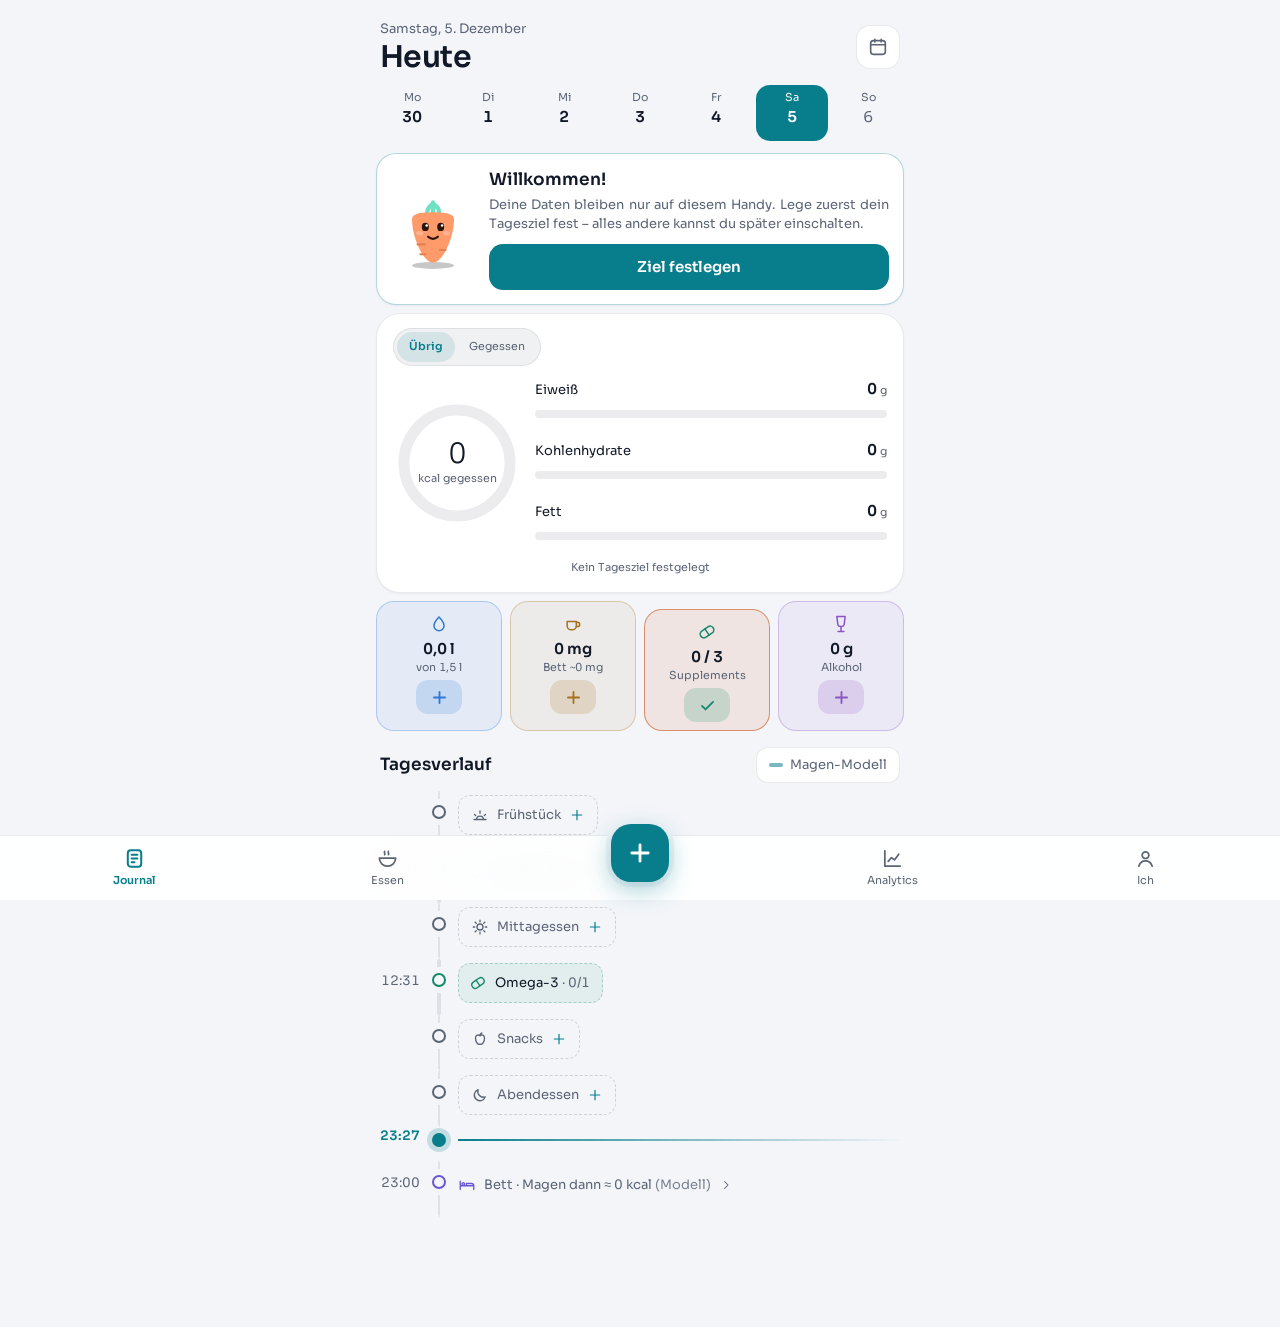
==== commit 1aa6f57e: "v2.0.0: Glas 2.0 – Plus in der Tab-Leiste, Journal als Tagesverlauf, Tracker-Kacheln, Wischen mit Rü" ====
--- a/index.html
+++ b/index.html
@@ -12,18 +12,26 @@
   <link rel="manifest" href="manifest.webmanifest">
   <link rel="apple-touch-icon" href="icons/apple-touch-icon.png">
   <link rel="icon" href="icons/icon-192.png">
+  <!-- Startbilder (2.0): dunkles Nachtblau mit App-Symbol, damit beim Öffnen nichts weiß aufblitzt -->
+  <link rel="apple-touch-startup-image" media="(device-width: 440px) and (device-height: 956px) and (-webkit-device-pixel-ratio: 3) and (orientation: portrait)" href="icons/splash/splash-1320x2868.png">
+  <link rel="apple-touch-startup-image" media="(device-width: 402px) and (device-height: 874px) and (-webkit-device-pixel-ratio: 3) and (orientation: portrait)" href="icons/splash/splash-1206x2622.png">
+  <link rel="apple-touch-startup-image" media="(device-width: 430px) and (device-height: 932px) and (-webkit-device-pixel-ratio: 3) and (orientation: portrait)" href="icons/splash/splash-1290x2796.png">
+  <link rel="apple-touch-startup-image" media="(device-width: 393px) and (device-height: 852px) and (-webkit-device-pixel-ratio: 3) and (orientation: portrait)" href="icons/splash/splash-1179x2556.png">
+  <link rel="apple-touch-startup-image" media="(device-width: 428px) and (device-height: 926px) and (-webkit-device-pixel-ratio: 3) and (orientation: portrait)" href="icons/splash/splash-1284x2778.png">
+  <link rel="apple-touch-startup-image" media="(device-width: 390px) and (device-height: 844px) and (-webkit-device-pixel-ratio: 3) and (orientation: portrait)" href="icons/splash/splash-1170x2532.png">
+  <link rel="apple-touch-startup-image" media="(device-width: 375px) and (device-height: 812px) and (-webkit-device-pixel-ratio: 3) and (orientation: portrait)" href="icons/splash/splash-1125x2436.png">
+  <link rel="apple-touch-startup-image" media="(device-width: 360px) and (device-height: 780px) and (-webkit-device-pixel-ratio: 3) and (orientation: portrait)" href="icons/splash/splash-1080x2340.png">
+  <link rel="apple-touch-startup-image" media="(device-width: 414px) and (device-height: 896px) and (-webkit-device-pixel-ratio: 3) and (orientation: portrait)" href="icons/splash/splash-1242x2688.png">
+  <link rel="apple-touch-startup-image" media="(device-width: 414px) and (device-height: 896px) and (-webkit-device-pixel-ratio: 2) and (orientation: portrait)" href="icons/splash/splash-828x1792.png">
+  <link rel="apple-touch-startup-image" media="(device-width: 375px) and (device-height: 667px) and (-webkit-device-pixel-ratio: 2) and (orientation: portrait)" href="icons/splash/splash-750x1334.png">
   <link rel="preload" href="fonts/sora-latin-400-normal.woff2" as="font" type="font/woff2" crossorigin>
   <link rel="stylesheet" href="css/style.css">
+  <script>try { var t = (JSON.parse(localStorage.getItem('ct.v1') || '{}').theme) || 'auto'; document.documentElement.dataset.theme = t; } catch (e) { document.documentElement.dataset.theme = 'auto'; }</script>
 </head>
 <body>
   <main id="view"></main>
 
-  <nav class="tabbar" aria-label="Navigation">
-    <button data-tab="diary" class="active">Journal</button>
-    <button data-tab="timeline">Timeline</button>
-    <button data-tab="food">Essen</button>
-    <button data-tab="history">Analytics</button>
-  </nav>
+  <nav class="tabbar" aria-label="Navigation"></nav>
 
   <div id="sheet" class="sheet" hidden></div>
   <div id="toast" class="toast" hidden></div>
@@ -36,6 +44,11 @@
   <script src="js/timeline.js" defer></script>
   <script src="js/supp_catalog.js" defer></script>
   <script src="js/supplements.js" defer></script>
+  <script src="js/level.js" defer></script>
+  <script src="js/insights.js" defer></script>
+  <script src="js/micro.js" defer></script>
+  <script src="js/icons.js" defer></script>
+  <script src="js/v2.js" defer></script>
   <script src="js/app.js" defer></script>
 </body>
 </html>
--- a/css/style.css
+++ b/css/style.css
@@ -5,24 +5,21 @@
 @font-face { font-family: 'Sora'; font-weight: 600; font-style: normal; font-display: swap; src: url('../fonts/sora-latin-600-normal.woff2') format('woff2'); }
 
 :root {
-  --bg: #0D1320;
-  --ink: #E8EEF7;
-  --muted: #93A0B4;
-  --panel: rgba(255, 255, 255, 0.05);
-  --panel-2: rgba(255, 255, 255, 0.08);
-  --line: rgba(255, 255, 255, 0.10);
-  --line-strong: rgba(255, 255, 255, 0.16);
-  --accent: #5BE7F5;
-  --accent-ink: #0D1320;
-  --accent-soft: rgba(91, 231, 245, 0.14);
-  --warn: #FF9A6B;
-  --p: #8FB4FF;
-  --c: #F5C76B;
-  --f: #E99AD0;
-  --fi: #5BE7F5;
-  --su: #FF9A6B;
+  /* Farben „Glas“ – dunkel (Standard). Hell-Modus überschreibt dieselben Variablen (siehe unten). */
+  --bg: #0D1320; --ink: #E8EEF7; --ink-2: #C9D4E4; --muted: #93A0B4; --muted-rgb: 147, 160, 180;
+  --fg: 255, 255, 255; /* Grundfarbe für halbtransparente Flächen und Linien */
+  --panel: rgba(255, 255, 255, 0.05); --panel-2: rgba(255, 255, 255, 0.08);
+  --line: rgba(255, 255, 255, 0.10); --line-strong: rgba(255, 255, 255, 0.16);
+  --accent: #5BE7F5; --accent-rgb: 91, 231, 245; --accent-ink: #0D1320; --accent-soft: rgba(91, 231, 245, 0.14);
+  --on-col: #0D1320; /* Schrift auf farbigen Knöpfen */
+  --warn: #FF9A6B; --warn-rgb: 255, 154, 107;
+  --p: #8FB4FF; --c: #F5C76B; --c-rgb: 245, 199, 107; --f: #E99AD0; --fi: #5BE7F5; --su: #FF9A6B;
+  --water: #7AB8FF; --water-rgb: 122, 184, 255; --caf: #E2B36B; --caf-rgb: 226, 179, 107;
+  --good: #6FE0C1; --good-rgb: 111, 224, 193; --lilac: #B9A6FF; --lilac-rgb: 185, 166, 255; --alc: #C79BF2; --alc-rgb: 199, 155, 242; --p-rgb: 143, 180, 255; --f-rgb: 233, 154, 208;
+  --placeholder: #6E7A8E; --dim: #4A586C; --menu: #1B2333; --sheet: #151C2B; --hole: #101828; --bar: rgba(18, 25, 39, 0.92); --tile-bg: #182031;
   --radius: 20px;
-  --tabbar-h: 74px;
+  --tabbar-h: 86px;
+  --ts: 1; /* Textgröße des iPhones (Dynamic Type), per JS gesetzt */
   color-scheme: dark;
 }
 
@@ -37,21 +34,21 @@
   font-variant-numeric: tabular-nums;
 }
 main { max-width: 560px; margin: 0 auto; padding: 16px 16px 24px; }
-h1 { font-size: 1.6rem; font-weight: 600; margin: 4px 0 12px; letter-spacing: -0.02em; }
-h2 { font-size: 1rem; font-weight: 600; margin: 0; }
+h1 { font-size: 1.875rem; font-weight: 600; margin: 4px 0 12px; letter-spacing: -0.02em; }
+h2 { font-size: 1.0625rem; font-weight: 600; margin: 0; }
 p { margin: 0 0 8px; }
 .muted { color: var(--muted); }
-.small { font-size: 0.8rem; }
+.small { font-size: 0.8125rem; }
 button { font: inherit; color: inherit; }
 input, select {
   font: inherit; font-size: 16px; color: var(--ink);
   background: var(--panel); border: 1px solid var(--line); border-radius: 14px;
   padding: 12px 14px; width: 100%;
 }
-input::placeholder { color: #6E7A8E; }
-select option { background: #182030; color: var(--ink); }
+input::placeholder { color: var(--placeholder); }
+select option { background: var(--menu); color: var(--ink); }
 input:focus, select:focus { outline: 2px solid var(--accent); outline-offset: -1px; }
-label { display: block; font-size: 0.8rem; color: var(--muted); margin: 12px 0 6px; }
+label { display: block; font-size: 0.8125rem; color: var(--muted); margin: 12px 0 6px; }
 
 .card { background: var(--panel); border: 1px solid var(--line); border-radius: var(--radius); padding: 14px; margin-bottom: 8px; }
 
@@ -62,7 +59,7 @@
 }
 .btn.secondary { background: var(--panel-2); color: var(--ink); border: 1px solid var(--line); }
 .btn.ghost { background: transparent; color: var(--accent); padding: 8px 10px; min-height: 44px; }
-.btn.danger { background: transparent; color: var(--warn); border: 1px solid rgba(255, 154, 107, 0.5); }
+.btn.danger { background: transparent; color: var(--warn); border: 1px solid rgba(var(--warn-rgb), 0.5); }
 .btn.block { width: 100%; }
 .row { display: flex; gap: 8px; align-items: center; }
 .row > * { flex: 1; }
@@ -71,36 +68,27 @@
 
 /* Kopfzeile */
 .topbar { display: flex; align-items: center; justify-content: space-between; padding: 4px 4px 12px; }
-.topbar .sub { font-size: 0.8rem; color: var(--muted); }
-.topbar .day { font-size: 1.65rem; font-weight: 600; letter-spacing: -0.02em; line-height: 1.2; }
+.topbar .sub { font-size: 0.8125rem; color: var(--muted); }
+.topbar .day { font-size: 1.875rem; font-weight: 600; letter-spacing: -0.02em; line-height: 1.2; }
 .icon-btn {
   width: 44px; height: 44px; border-radius: 14px; border: 1px solid var(--line);
-  background: var(--panel); color: var(--ink); font-size: 1.2rem; cursor: pointer;
+  background: var(--panel); color: var(--ink); font-size: 1.375rem; cursor: pointer;
 }
 .topbar .nav { display: flex; gap: 8px; }
 
 /* Übersicht */
 .hero { border-radius: 24px; padding: 18px 16px 16px; }
-.gauge { position: relative; height: 136px; display: flex; justify-content: center; }
-.gauge svg { width: 260px; height: 140px; overflow: visible; }
-.gauge .track { stroke: rgba(255, 255, 255, 0.08); }
-.gauge .fill { stroke: var(--accent); transition: stroke-dasharray .4s; }
-.gauge .fill.over { stroke: var(--warn); }
-.gauge .center { position: absolute; left: 0; right: 0; bottom: 0; text-align: center; }
-.gauge .big { font-size: 2.8rem; font-weight: 300; letter-spacing: -0.03em; line-height: 1; }
-.gauge .big.over { color: var(--warn); }
-.gauge .cap { font-size: 0.78rem; color: var(--muted); margin-top: 4px; }
 .tiles { display: grid; grid-template-columns: repeat(3, minmax(0, 1fr)); gap: 8px; margin-top: 14px; }
 .tile { border-radius: 14px; background: var(--panel); padding: 10px; display: flex; flex-direction: column; gap: 6px; min-width: 0; }
-.tile .lbl { font-size: 0.72rem; color: var(--muted); white-space: nowrap; overflow: hidden; text-overflow: ellipsis; }
-.tile .val { font-size: 1rem; font-weight: 600; }
-.tile .val span { font-size: 0.7rem; font-weight: 400; color: var(--muted); }
-.mbar { height: 4px; border-radius: 2px; background: rgba(255, 255, 255, 0.08); overflow: hidden; }
+.tile .lbl { font-size: 0.6875rem; color: var(--muted); white-space: nowrap; overflow: hidden; text-overflow: ellipsis; }
+.tile .val { font-size: 1.0625rem; font-weight: 600; }
+.tile .val span { font-size: 0.6875rem; font-weight: 400; color: var(--muted); }
+.mbar { height: 4px; border-radius: 2px; background: rgba(var(--fg), 0.08); overflow: hidden; }
 .mbar span { display: block; height: 100%; border-radius: 2px; }
 .tile.p .mbar span { background: var(--p); }
 .tile.c .mbar span { background: var(--c); }
 .tile.f .mbar span { background: var(--f); }
-.subline { display: flex; justify-content: space-between; gap: 8px; font-size: 0.78rem; color: var(--muted); margin-top: 12px; padding: 0 2px; }
+.subline { display: flex; justify-content: space-between; gap: 8px; font-size: 0.8125rem; color: var(--muted); margin-top: 12px; padding: 0 2px; }
 .subline strong { color: var(--ink); font-weight: 600; }
 .subline .over { color: var(--warn); }
 
@@ -110,27 +98,27 @@
 .meal-toggle:disabled { opacity: 1; color: inherit; cursor: default; }
 .meal-head { display: flex; align-items: center; justify-content: space-between; gap: 10px; padding: 12px 12px 12px 14px; }
 .meal-toggle { flex: 1; min-width: 0; text-align: left; background: none; border: 0; padding: 4px 0; cursor: pointer; min-height: 44px; }
-.meal-toggle .sub { font-size: 0.75rem; color: var(--muted); white-space: nowrap; overflow: hidden; text-overflow: ellipsis; }
-.meal-toggle .chev { color: var(--muted); font-size: 0.75rem; margin-left: 6px; }
+.meal-toggle .sub { font-size: 0.8125rem; color: var(--muted); white-space: nowrap; overflow: hidden; text-overflow: ellipsis; }
+.meal-toggle .chev { color: var(--muted); font-size: 0.8125rem; margin-left: 6px; }
 /* Plus-Knöpfe: eckig + umrandet = zu Liste/Mahlzeit hinzufügen; rund + gefüllt (.tk-plus) = in einer Tracker-Karte erfassen */
 .add-btn, .fd-plus {
-  width: 40px; height: 40px; border-radius: 12px; border: 1px solid rgba(91, 231, 245, 0.45); cursor: pointer; flex: 0 0 auto;
-  background: none; color: var(--accent); font-size: 1.3rem; line-height: 1; -webkit-tap-highlight-color: transparent;
+  width: 40px; height: 40px; border-radius: 12px; border: 1px solid rgba(var(--accent-rgb), 0.45); cursor: pointer; flex: 0 0 auto;
+  background: none; color: var(--accent); font-size: 1.375rem; line-height: 1; -webkit-tap-highlight-color: transparent;
 }
 .entries { padding: 0 14px 6px; }
 .entry { display: flex; justify-content: space-between; gap: 10px; padding: 11px 0; border-top: 1px solid var(--line); cursor: pointer; }
 .entry .name { overflow: hidden; text-overflow: ellipsis; min-width: 0; }
 .entry .kcal { white-space: nowrap; }
-.btn.copy { display: flex; margin: -10px 0 6px 4px; padding: 0 10px; font-size: 0.85rem; }
+.btn.copy { display: flex; margin: -10px 0 6px 4px; padding: 0 10px; font-size: 0.8125rem; }
 
 /* Listen */
 .list { list-style: none; margin: 0; padding: 0; }
 .list li { padding: 12px 4px; border-bottom: 1px solid var(--line); cursor: pointer; display: flex; justify-content: space-between; gap: 10px; }
 .list li:last-child { border-bottom: 0; }
-.list .meta { font-size: 0.76rem; color: var(--muted); }
-.tag { font-size: 0.66rem; padding: 2px 7px; border-radius: 8px; background: var(--accent-soft); color: var(--accent); margin-left: 6px; vertical-align: middle; }
+.list .meta { font-size: 0.8125rem; color: var(--muted); }
+.tag { font-size: 0.6875rem; padding: 2px 7px; border-radius: 8px; background: var(--accent-soft); color: var(--accent); margin-left: 6px; vertical-align: middle; }
 .star { color: var(--c); margin-right: 4px; }
-h2.sec { margin: 18px 0 4px; font-size: 0.85rem; font-weight: 600; color: var(--muted); }
+h2.sec { margin: 18px 0 4px; font-size: 0.8125rem; font-weight: 600; color: var(--muted); }
 .list.choice li { padding: 14px 4px; }
 .list.ingr li { align-items: center; cursor: default; }
 .list.ingr .grow { flex: 1; min-width: 0; }
@@ -146,10 +134,10 @@
   max-width: 536px; margin: 0 auto;
   display: grid; grid-template-columns: repeat(2, minmax(0, 1fr)); gap: 6px; padding: 6px;
   border-radius: 20px; border: 1px solid var(--line);
-  background: rgba(22, 30, 45, 0.82);
+  background: var(--bar);
   -webkit-backdrop-filter: blur(18px); backdrop-filter: blur(18px);
 }
-.tabbar button { height: 48px; border: 0; border-radius: 14px; background: none; color: var(--muted); font-size: 0.82rem; cursor: pointer; }
+.tabbar button { height: 48px; border: 0; border-radius: 14px; background: none; color: var(--muted); font-size: 0.8125rem; cursor: pointer; }
 .tabbar button.active { background: var(--accent-soft); color: var(--accent); font-weight: 600; }
 
 /* Sheet */
@@ -162,9 +150,9 @@
 .sheet-head { display: flex; justify-content: space-between; align-items: center; margin-bottom: 8px; position: sticky; top: 0; background: var(--bg); padding: 4px 0; z-index: 1; }
 .seg { display: grid; grid-template-columns: repeat(4, minmax(0, 1fr)); gap: 4px; background: var(--panel); border: 1px solid var(--line); border-radius: 16px; padding: 4px; margin: 8px 0 12px; }
 .seg.three { grid-template-columns: repeat(3, minmax(0, 1fr)); }
-.seg button { border: 0; background: none; padding: 9px 4px; border-radius: 12px; font-size: 0.82rem; color: var(--muted); cursor: pointer; min-height: 40px; }
+.seg button { border: 0; background: none; padding: 9px 4px; border-radius: 12px; font-size: 0.8125rem; color: var(--muted); cursor: pointer; min-height: 40px; }
 .seg button.active { background: var(--accent-soft); color: var(--accent); font-weight: 600; }
-.btn.ghost.star-btn { font-size: 1.5rem; color: var(--c); }
+.btn.ghost.star-btn { font-size: 1.375rem; color: var(--c); }
 
 .scanner { position: relative; border-radius: var(--radius); overflow: hidden; background: #000; aspect-ratio: 4 / 3; border: 1px solid var(--line); }
 .scanner video { width: 100%; height: 100%; object-fit: cover; display: block; }
@@ -172,10 +160,10 @@
 
 .nutri { display: grid; grid-template-columns: repeat(3, minmax(0, 1fr)); gap: 6px; text-align: center; margin: 12px 0; }
 .nutri div { background: var(--panel); border: 1px solid var(--line); border-radius: 14px; padding: 9px 4px; }
-.nutri strong { display: block; font-size: 1.05rem; font-weight: 600; }
-.nutri span { font-size: 0.72rem; color: var(--muted); }
-
-.notice { display: flex; gap: 10px; align-items: center; justify-content: space-between; border-color: rgba(255, 154, 107, 0.45); }
+.nutri strong { display: block; font-size: 1.0625rem; font-weight: 600; }
+.nutri span { font-size: 0.6875rem; color: var(--muted); }
+
+.notice { display: flex; gap: 10px; align-items: center; justify-content: space-between; border-color: rgba(var(--warn-rgb), 0.45); }
 
 /* Verlauf */
 .chart svg { width: 100%; height: auto; display: block; }
@@ -183,16 +171,16 @@
 .chart .b { fill: var(--accent); }
 .chart .b.ok { fill: var(--good); }
 .chart .b.miss { fill: var(--warn); }
-.chart text { fill: var(--muted); font-size: 10px; font-family: 'Sora', sans-serif; }
+.chart text { fill: var(--muted); font-size: 11px; font-family: 'Sora', sans-serif; }
 
 .toast {
   position: fixed; left: 50%; transform: translateX(-50%);
   bottom: calc(var(--tabbar-h) + env(safe-area-inset-bottom) + 16px);
-  background: #E8EEF7; color: #0D1320; padding: 10px 16px; border-radius: 14px;
-  font-size: 0.88rem; z-index: 30; max-width: 90vw;
+  background: var(--ink); color: var(--bg); padding: 10px 16px; border-radius: 14px;
+  font-size: 0.9375rem; z-index: 30; max-width: 90vw;
 }
 .empty { text-align: center; padding: 18px 8px; color: var(--muted); }
-.sources { font-size: 0.78rem; color: var(--muted); }
+.sources { font-size: 0.8125rem; color: var(--muted); }
 .sources a { color: var(--accent); }
 
 .list.goals li { cursor: default; align-items: center; }
@@ -203,32 +191,32 @@
 .seg button { padding-left: 2px; padding-right: 2px; }
 .macro-preview { margin: 10px 0 4px; padding: 10px; background: transparent; }
 .macro-preview .tiles { margin-top: 0; }
-.macro-preview .lbl:last-child { font-size: 0.68rem; }
+.macro-preview .lbl:last-child { font-size: 0.6875rem; }
 .warn { color: var(--warn); margin: 8px 0 0; }
 details.why { margin: 6px 0 2px; border: 1px solid var(--line); border-radius: 14px; padding: 0 12px; }
-details.why summary { cursor: pointer; padding: 12px 0; color: var(--accent); font-size: 0.85rem; min-height: 44px; box-sizing: border-box; }
+details.why summary { cursor: pointer; padding: 12px 0; color: var(--accent); font-size: 0.8125rem; min-height: 44px; box-sizing: border-box; }
 details.why[open] { padding-bottom: 10px; }
-ul.refs { margin: 6px 0 8px; padding-left: 16px; font-size: 0.74rem; color: var(--muted); }
+ul.refs { margin: 6px 0 8px; padding-left: 16px; font-size: 0.8125rem; color: var(--muted); }
 ul.refs li { margin-bottom: 6px; }
 ul.refs a { color: var(--accent); word-break: break-all; }
 #presetSeg { grid-template-columns: repeat(2, minmax(0, 1fr)); }
 
 /* Abend-Vorschläge */
-.card.sug { border-color: rgba(91, 231, 245, 0.35); }
+.card.sug { border-color: rgba(var(--accent-rgb), 0.35); }
 .card.sug h2 { margin: 0; }
 .sug-prio { margin: 10px 0 6px; }
 .sug-row { display: flex; align-items: center; gap: 6px; padding: 10px 0; border-top: 1px solid var(--line); }
 .sug-row .grow { flex: 1; min-width: 0; }
-.sug-row .meta { font-size: 0.76rem; color: var(--muted); margin-top: 2px; }
+.sug-row .meta { font-size: 0.8125rem; color: var(--muted); margin-top: 2px; }
 .sug-row .meta strong { color: var(--ink); }
 .sug-after { margin: 8px 0 4px; }
 .card.sug .row { margin-top: 10px; }
 .btn:disabled { opacity: 0.45; cursor: default; }
 .chips { display: flex; flex-wrap: wrap; gap: 6px; }
-.chip { display: inline-flex; align-items: center; gap: 6px; margin: 0; padding: 8px 12px; min-height: 40px; border-radius: 12px; border: 1px solid var(--line); background: var(--panel); color: var(--ink); font-size: 0.82rem; cursor: pointer; }
+.chip { display: inline-flex; align-items: center; gap: 6px; margin: 0; padding: 8px 12px; min-height: 40px; border-radius: 12px; border: 1px solid var(--line); background: var(--panel); color: var(--ink); font-size: 0.8125rem; cursor: pointer; }
 .chip input { width: auto; margin: 0; accent-color: var(--accent); }
 .chip:has(input:checked) { border-color: var(--accent); background: var(--accent-soft); color: var(--accent); }
-label.switch { display: flex; align-items: center; gap: 10px; color: var(--ink); font-size: 0.9rem; margin: 10px 0 4px; }
+label.switch { display: flex; align-items: center; gap: 10px; color: var(--ink); font-size: 0.9375rem; margin: 10px 0 4px; }
 label.switch input { width: 22px; height: 22px; accent-color: var(--accent); }
 input[type=time] { min-height: 48px; -webkit-appearance: none; appearance: none; }
 
@@ -236,58 +224,56 @@
 .chips.portions { margin-top: 8px; }
 .chips.portions .chip { font-family: inherit; }
 .chip.on { border-color: var(--accent); background: var(--accent-soft); color: var(--accent); }
-.portion-note { margin: 6px 0 0; font-size: 0.72rem; }
+.portion-note { margin: 6px 0 0; font-size: 0.6875rem; }
 
 /* Wasserzähler (Design W2) */
-:root { --water: #7AB8FF; }
 
 
 /* Koffein-Tracker (Entwürfe K1 Dashboard, K2 Eingabe, K3 Verlauf mit Heatmap) */
-:root { --caf: #E2B36B; --good: #6FE0C1; --lilac: #B9A6FF; }
 .good { color: var(--good); } .mid { color: var(--c); } .bad { color: var(--warn); }
 .card.caf, .card.water { padding: 14px; }
 .caf-head { display: flex; justify-content: space-between; align-items: flex-start; gap: 10px; }
-.caf-big { font-size: 2.6rem; font-weight: 300; letter-spacing: -0.03em; color: var(--caf); line-height: 1.1; }
-.caf-pill { display: inline-flex; align-items: center; margin-top: 4px; padding: 7px 11px; border-radius: 999px; font-size: 0.76rem; border: 1px solid; white-space: nowrap; }
-.caf-pill.ok { color: var(--ink); background: rgba(111, 224, 193, 0.12); border-color: rgba(111, 224, 193, 0.35); } .caf-pill.ok strong { color: var(--good); }
-.caf-pill.late { color: var(--ink); background: rgba(255, 154, 107, 0.12); border-color: rgba(255, 154, 107, 0.4); } .caf-pill.late strong { color: var(--warn); }
+.caf-big { font-size: 2.75rem; font-weight: 300; letter-spacing: -0.03em; color: var(--caf); line-height: 1.1; }
+.caf-pill { display: inline-flex; align-items: center; margin-top: 4px; padding: 7px 11px; border-radius: 999px; font-size: 0.8125rem; border: 1px solid; white-space: nowrap; }
+.caf-pill.ok { color: var(--ink); background: rgba(var(--good-rgb), 0.12); border-color: rgba(var(--good-rgb), 0.35); } .caf-pill.ok strong { color: var(--good); }
+.caf-pill.late { color: var(--ink); background: rgba(var(--warn-rgb), 0.12); border-color: rgba(var(--warn-rgb), 0.4); } .caf-pill.late strong { color: var(--warn); }
 .cchart { width: 100%; height: auto; display: block; margin-top: 8px; }
-.cchart .sleep { fill: rgba(185, 166, 255, 0.10); } .cchart .sl { fill: var(--lilac); }
-.cchart .thr { stroke: rgba(255, 255, 255, 0.25); stroke-dasharray: 3 4; }
-.cchart .lab { fill: var(--muted); font-size: 9px; font-family: 'Sora', sans-serif; }
+.cchart .sleep { fill: rgba(var(--lilac-rgb), 0.10); } .cchart .sl { fill: var(--lilac); }
+.cchart .thr { stroke: rgba(var(--fg), 0.25); stroke-dasharray: 3 4; }
+.cchart .lab { fill: var(--muted); font-size: 11px; font-family: 'Sora', sans-serif; }
 .cchart .line { fill: none; stroke: var(--caf); stroke-width: 2.5; stroke-linejoin: round; }
 .cchart .line.fut { stroke-dasharray: 2 5; stroke-linecap: round; }
 .cchart .line.base { stroke: var(--muted); stroke-width: 1.5; }
-.cchart .s0 { stop-color: #E2B36B; stop-opacity: 0.45; } .cchart .s1 { stop-color: #E2B36B; stop-opacity: 0; }
-.cchart .now { stroke: rgba(255, 255, 255, 0.3); } .cchart .dot { fill: #E8EEF7; stroke: var(--caf); stroke-width: 3; }
+.cchart .s0 { stop-color: var(--caf); stop-opacity: 0.45; } .cchart .s1 { stop-color: var(--caf); stop-opacity: 0; }
+.cchart .now { stroke: rgba(var(--fg), 0.3); } .cchart .dot { fill: var(--ink); stroke: var(--caf); stroke-width: 3; }
 .caf-note { margin: 6px 0 4px; }
 .caf-list-day { margin-top: 6px; }
 .caf-row { display: flex; align-items: center; gap: 10px; width: 100%; min-height: 54px; padding: 8px 0; border: 0; border-top: 1px solid var(--line); background: none; text-align: left; cursor: pointer; }
-.caf-time { width: 44px; height: 40px; flex: 0 0 44px; border-radius: 12px; background: rgba(226, 179, 107, 0.14); color: var(--caf); font-size: 0.78rem; font-weight: 600; display: flex; align-items: center; justify-content: center; }
-.caf-name { flex: 1; min-width: 0; font-size: 0.92rem; }
-.caf-bar { display: block; margin-top: 5px; height: 4px; border-radius: 2px; background: rgba(255, 255, 255, 0.08); } .caf-bar i { display: block; height: 100%; border-radius: 2px; background: var(--caf); }
-.caf-mg { text-align: right; } .caf-mg strong { display: block; font-size: 0.92rem; } .caf-mg small { color: var(--muted); font-size: 0.68rem; }
+.caf-time { width: 44px; height: 40px; flex: 0 0 44px; border-radius: 12px; background: rgba(var(--caf-rgb), 0.14); color: var(--caf); font-size: 0.8125rem; font-weight: 600; display: flex; align-items: center; justify-content: center; }
+.caf-name { flex: 1; min-width: 0; font-size: 0.9375rem; }
+.caf-bar { display: block; margin-top: 5px; height: 4px; border-radius: 2px; background: rgba(var(--fg), 0.08); } .caf-bar i { display: block; height: 100%; border-radius: 2px; background: var(--caf); }
+.caf-mg { text-align: right; } .caf-mg strong { display: block; font-size: 0.9375rem; } .caf-mg small { color: var(--muted); font-size: 0.6875rem; }
 .caf-empty { padding: 8px 0 2px; }
 .caf-add { margin-top: 10px; background: var(--caf); }
-.seg.five { grid-template-columns: repeat(5, minmax(0, 1fr)); } .seg.five button { font-size: 0.76rem; }
+.seg.five { grid-template-columns: repeat(5, minmax(0, 1fr)); } .seg.five button { font-size: 0.8125rem; }
 .caf-pick { display: grid; gap: 6px; margin-bottom: 4px; }
 .caf-drink { display: flex; align-items: center; gap: 10px; width: 100%; min-height: 48px; padding: 10px 12px; border-radius: 14px; border: 1px solid var(--line); background: var(--panel); text-align: left; cursor: pointer; }
-.caf-drink > span:first-child { flex: 1; } .caf-drink em { font-style: normal; font-size: 0.68rem; color: var(--muted); margin-left: -4px; }
-.caf-drink.on { border-color: var(--caf); background: rgba(226, 179, 107, 0.14); color: var(--caf); }
+.caf-drink > span:first-child { flex: 1; } .caf-drink em { font-style: normal; font-size: 0.6875rem; color: var(--muted); margin-left: -4px; }
+.caf-drink.on { border-color: var(--caf); background: rgba(var(--caf-rgb), 0.14); color: var(--caf); }
 .caf-prev { margin: 12px 0; padding: 12px; }
 .caf-prev .caf-note { margin-top: 8px; }
 .caf-hist h2 { margin: 0; }
 .cbars { width: 100%; height: auto; display: block; margin-top: 8px; }
-.cbars text { fill: var(--muted); font-size: 10px; font-family: 'Sora', sans-serif; } .cbars text.v { fill: var(--ink); font-size: 9px; font-weight: 600; }
-.cbars .b { fill: var(--caf); } .cbars .b.over { fill: var(--warn); } .cbars .lim { stroke: rgba(255, 255, 255, 0.3); stroke-dasharray: 4 4; }
+.cbars text { fill: var(--muted); font-size: 11px; font-family: 'Sora', sans-serif; } .cbars text.v { fill: var(--ink); font-size: 11px; font-weight: 600; }
+.cbars .b { fill: var(--caf); } .cbars .b.over { fill: var(--warn); } .cbars .lim { stroke: rgba(var(--fg), 0.3); stroke-dasharray: 4 4; }
 .caf-night-row { display: flex; gap: 4px; margin-top: 6px; }
-.caf-night { flex: 1; min-width: 0; height: 30px; border-radius: 8px; display: flex; align-items: center; justify-content: center; font-size: 0.66rem; font-weight: 600; border: 1px solid; }
-.caf-night.good { background: rgba(111, 224, 193, 0.12); border-color: rgba(111, 224, 193, 0.4); } .caf-night.mid { background: rgba(245, 199, 107, 0.12); border-color: rgba(245, 199, 107, 0.4); } .caf-night.bad { background: rgba(255, 154, 107, 0.14); border-color: rgba(255, 154, 107, 0.45); }
+.caf-night { flex: 1; min-width: 0; height: 30px; border-radius: 8px; display: flex; align-items: center; justify-content: center; font-size: 0.6875rem; font-weight: 600; border: 1px solid; }
+.caf-night.good { background: rgba(var(--good-rgb), 0.12); border-color: rgba(var(--good-rgb), 0.4); } .caf-night.mid { background: rgba(var(--c-rgb), 0.12); border-color: rgba(var(--c-rgb), 0.4); } .caf-night.bad { background: rgba(var(--warn-rgb), 0.14); border-color: rgba(var(--warn-rgb), 0.45); }
 .caf-nights { margin-top: 10px; }
 .heat { width: 100%; height: auto; display: block; margin-top: 8px; touch-action: manipulation; }
-.heat text { fill: var(--muted); font-size: 9px; font-family: 'Sora', sans-serif; } .heat .hit { cursor: pointer; }
+.heat text { fill: var(--muted); font-size: 11px; font-family: 'Sora', sans-serif; } .heat .hit { cursor: pointer; }
 .heat-legend { display: flex; align-items: center; gap: 4px; margin-top: 6px; } .heat-legend i { display: inline-block; width: 18px; height: 10px; border-radius: 3px; } .heat-legend span:first-child { margin-right: 2px; } .heat-legend span:last-child { margin-left: 4px; }
-.heat-detail { display: flex; align-items: center; justify-content: space-between; gap: 6px; margin-top: 8px; padding-top: 8px; border-top: 1px solid var(--line); font-size: 0.88rem; } .heat-detail .btn.ghost { min-width: 44px; font-size: 1.3rem; }
+.heat-detail { display: flex; align-items: center; justify-content: space-between; gap: 6px; margin-top: 8px; padding-top: 8px; border-top: 1px solid var(--line); font-size: 0.9375rem; } .heat-detail .btn.ghost { min-width: 44px; font-size: 1.375rem; }
 .caf-pill { gap: 4px; }
 .caf-big .small { letter-spacing: 0; font-weight: 400; }
 #cSave { background: var(--caf); }
@@ -296,41 +282,40 @@
 .heat-legend { display: flex; align-items: flex-end; gap: 6px; margin-top: 8px; flex-wrap: nowrap; }
 .heat-legend > div { flex: 1; display: flex; flex-direction: column; align-items: stretch; gap: 3px; text-align: center; min-width: 0; }
 .heat-legend i { width: auto; height: 10px; }
-.heat-legend span { font-size: 0.68rem; margin: 0; }
+.heat-legend span { font-size: 0.6875rem; margin: 0; }
 .heat-legend .unit { flex: 0 0 auto; margin-left: 2px; }
 
 /* Koffein-Kennzahlen */
 .caf-stats { display: grid; grid-template-columns: 1fr 1fr; gap: 10px; margin: 10px 0 12px; }
-.caf-stat { display: flex; flex-direction: column; gap: 4px; padding: 12px; border-radius: 16px; background: rgba(255, 255, 255, 0.04); border: 1px solid rgba(255, 255, 255, 0.08); }
-.cs-l { font-size: 0.7rem; color: var(--muted); }
-.cs-v { font-size: 1.35rem; font-weight: 600; line-height: 1.1; color: var(--caf); }
-.cs-v small { font-size: 0.72rem; font-weight: 400; color: var(--muted); }
+.caf-stat { display: flex; flex-direction: column; gap: 4px; padding: 12px; border-radius: 16px; background: rgba(var(--fg), 0.04); border: 1px solid rgba(var(--fg), 0.08); }
+.cs-l { font-size: 0.6875rem; color: var(--muted); }
+.cs-v { font-size: 1.375rem; font-weight: 600; line-height: 1.1; color: var(--caf); }
+.cs-v small { font-size: 0.6875rem; font-weight: 400; color: var(--muted); }
 .cs-v.good { color: var(--good); } .cs-v.mid { color: var(--caf); } .cs-v.bad { color: var(--warn); }
-.cs-bar { height: 5px; border-radius: 3px; background: rgba(255, 255, 255, 0.08); overflow: hidden; }
+.cs-bar { height: 5px; border-radius: 3px; background: rgba(var(--fg), 0.08); overflow: hidden; }
 .cs-bar i { display: block; height: 100%; border-radius: 3px; background: var(--caf); }
 .cs-bar i.ok { background: var(--good); } .cs-bar i.over { background: var(--warn); }
-.cs-s { font-size: 0.68rem; color: var(--muted); }
+.cs-s { font-size: 0.6875rem; color: var(--muted); }
 
 /* Zahnrad und Einstellungen */
 .hero { position: relative; }
-.gear { position: absolute; top: 12px; right: 12px; z-index: 2; width: 40px; height: 40px; display: grid; place-items: center; border-radius: 50%; border: 1px solid var(--line); background: rgba(255, 255, 255, 0.05); color: var(--muted); cursor: pointer; -webkit-tap-highlight-color: transparent; }
+.gear { position: absolute; top: 12px; right: 12px; z-index: 2; width: 40px; height: 40px; display: grid; place-items: center; border-radius: 50%; border: 1px solid var(--line); background: rgba(var(--fg), 0.05); color: var(--muted); cursor: pointer; -webkit-tap-highlight-color: transparent; }
 .gear:active { background: var(--accent-soft); color: var(--accent); }
-body.in-settings .tabbar { display: none; }
-.set-top { position: sticky; top: 0; z-index: 5; display: flex; align-items: center; gap: 10px; padding: calc(8px + env(safe-area-inset-top)) 0 8px; margin-bottom: 4px; background: linear-gradient(var(--bg, #0D1320) 75%, transparent); }
+.set-top { position: sticky; top: 0; z-index: 5; display: flex; align-items: center; gap: 10px; padding: calc(8px + env(safe-area-inset-top)) 0 8px; margin-bottom: 4px; background: linear-gradient(var(--bg) 75%, transparent); }
 .set-top h1 { margin: 0; }
-.set-back { width: 40px; height: 40px; border-radius: 50%; border: 1px solid var(--line); background: rgba(255, 255, 255, 0.05); color: var(--ink); font-size: 1.5rem; line-height: 1; cursor: pointer; padding: 0 0 3px; }
+.set-back { width: 40px; height: 40px; border-radius: 50%; border: 1px solid var(--line); background: rgba(var(--fg), 0.05); color: var(--ink); font-size: 1.375rem; line-height: 1; cursor: pointer; padding: 0 0 3px; }
 .set-h { display: flex; align-items: center; gap: 10px; margin-bottom: 4px; }
 .set-ico { width: 32px; height: 32px; display: grid; place-items: center; border-radius: 10px; color: var(--c); background: color-mix(in srgb, var(--c) 14%, transparent); border: 1px solid color-mix(in srgb, var(--c) 30%, transparent); }
 
 /* Eigene Häkchen-Boxen */
 .chip input[type=checkbox], label.switch input[type=checkbox] {
   -webkit-appearance: none; appearance: none; flex: none; width: 22px; height: 22px; min-height: 0; margin: 0; padding: 0;
-  border-radius: 7px; border: 1.5px solid rgba(147, 160, 180, 0.55); background: rgba(255, 255, 255, 0.04); display: inline-grid; place-items: center;
+  border-radius: 7px; border: 1.5px solid rgba(var(--muted-rgb), 0.55); background: rgba(var(--fg), 0.04); display: inline-grid; place-items: center;
   transition: background .15s, border-color .15s;
 }
 .chip input[type=checkbox]:checked, label.switch input[type=checkbox]:checked { background: var(--accent); border-color: var(--accent); }
 .chip input[type=checkbox]:checked::after, label.switch input[type=checkbox]:checked::after {
-  content: ''; width: 5px; height: 10px; margin-top: -2px; border: solid #0D1320; border-width: 0 2.2px 2.2px 0; transform: rotate(45deg);
+  content: ''; width: 5px; height: 10px; margin-top: -2px; border: solid var(--on-col); border-width: 0 2.2px 2.2px 0; transform: rotate(45deg);
 }
 .chip input[type=checkbox]:focus-visible, label.switch input[type=checkbox]:focus-visible { outline: 2px solid var(--accent); outline-offset: 2px; }
 label.chip { display: inline-flex; align-items: center; gap: 8px; }
@@ -346,35 +331,28 @@
 /* Supplements */
 .card.supp { padding: 14px 12px 12px; }
 .supp-head { display: flex; justify-content: space-between; align-items: baseline; padding: 0 4px 12px; }
-.supp-count { font-size: 0.78rem; font-weight: 600; color: var(--good); }
+.supp-count { font-size: 0.8125rem; font-weight: 600; color: var(--good); }
 .supp-grid { display: grid; grid-template-columns: repeat(4, minmax(0, 1fr)); gap: 12px 4px; }
 .supp-pill { display: flex; flex-direction: column; align-items: center; gap: 6px; background: none; border: 0; padding: 0; color: var(--ink); cursor: pointer; -webkit-tap-highlight-color: transparent; }
-.supp-ico { position: relative; width: 62px; height: 62px; border-radius: 50%; display: grid; place-items: center; border: 2px dashed color-mix(in srgb, var(--c) 55%, transparent); background: rgba(255, 255, 255, 0.04); transition: background .15s, border-color .15s, transform .1s; }
+.supp-ico { position: relative; width: 62px; height: 62px; border-radius: 50%; display: grid; place-items: center; border: 2px dashed color-mix(in srgb, var(--c) 55%, transparent); background: rgba(var(--fg), 0.04); transition: background .15s, border-color .15s, transform .1s; }
 .supp-pill:active .supp-ico { transform: scale(0.94); }
-.supp-pill.taken .supp-ico { border: 2px solid var(--good); background: rgba(111, 224, 193, 0.16); }
+.supp-pill.taken .supp-ico { border: 2px solid var(--good); background: rgba(var(--good-rgb), 0.16); }
 .supp-badge { position: absolute; right: -3px; top: -3px; width: 22px; height: 22px; border-radius: 50%; background: var(--good); display: grid; place-items: center; }
-.supp-n { font-size: 0.72rem; font-weight: 600; text-align: center; line-height: 1.2; }
-.supp-s { font-size: 0.65rem; color: var(--muted); margin-top: -3px; }
+.supp-n { font-size: 0.6875rem; font-weight: 600; text-align: center; line-height: 1.2; }
+.supp-s { font-size: 0.6875rem; color: var(--muted); margin-top: -3px; }
 .supp-ico.sm { width: 40px; height: 40px; border-width: 1px; border-style: solid; flex: none; }
-.supp-remind { border-color: rgba(255, 154, 107, 0.45); background: linear-gradient(160deg, rgba(255, 154, 107, 0.14), rgba(255, 154, 107, 0.04)); display: flex; flex-direction: column; gap: 10px; }
-.supp-r-top { display: flex; justify-content: space-between; align-items: center; font-size: 0.9rem; }
-.supp-x { background: none; border: 0; color: var(--muted); font-size: 1rem; padding: 4px 8px; cursor: pointer; }
-.supp-chips { display: flex; flex-wrap: wrap; gap: 8px; }
-.supp-chip { display: inline-flex; align-items: center; gap: 7px; height: 34px; padding: 0 12px 0 9px; border-radius: 12px; background: rgba(255, 255, 255, 0.06); border: 1px solid color-mix(in srgb, var(--c) 45%, transparent); font-size: 0.78rem; font-weight: 600; }
-.supp-r-btns { display: grid; grid-template-columns: 1fr 96px; gap: 8px; }
-.supp-r-btns .btn { min-height: 44px; }
 .sp-list { display: flex; flex-direction: column; gap: 8px; margin-top: 10px; }
-.sp-item { border: 1px solid var(--line); border-radius: 16px; background: rgba(255, 255, 255, 0.03); padding: 6px 10px; }
-.sp-item.open { padding-bottom: 12px; background: rgba(255, 255, 255, 0.05); }
+.sp-item { border: 1px solid var(--line); border-radius: 16px; background: rgba(var(--fg), 0.03); padding: 6px 10px; }
+.sp-item.open { padding-bottom: 12px; background: rgba(var(--fg), 0.05); }
 .sp-row { display: flex; align-items: center; gap: 8px; }
 .sp-main { flex: 1; min-width: 0; display: flex; align-items: center; gap: 12px; background: none; border: 0; padding: 6px 0; color: var(--ink); text-align: left; cursor: pointer; }
 .sp-t { display: flex; flex-direction: column; min-width: 0; }
-.sp-t strong { font-size: 0.9rem; font-weight: 600; }
+.sp-t strong { font-size: 0.9375rem; font-weight: 600; }
 .sp-edit { padding-top: 4px; }
-.sp-hint { margin-top: 12px; padding: 10px 12px; border-radius: 14px; background: rgba(111, 224, 193, 0.08); border: 1px solid rgba(111, 224, 193, 0.25); font-size: 0.74rem; line-height: 1.5; color: #C9D4E4; }
+.sp-hint { margin-top: 12px; padding: 10px 12px; border-radius: 14px; background: rgba(var(--good-rgb), 0.08); border: 1px solid rgba(var(--good-rgb), 0.25); font-size: 0.8125rem; line-height: 1.5; color: var(--ink-2); }
 .sp-hint .muted { margin-top: 3px; } .sp-hint .warn { color: var(--warn); }
-label.sw input { -webkit-appearance: none; appearance: none; width: 42px; height: 24px; margin: 0; border-radius: 12px; background: rgba(255, 255, 255, 0.14); position: relative; transition: background .15s; }
-label.sw input::after { content: ''; position: absolute; top: 3px; left: 3px; width: 18px; height: 18px; border-radius: 50%; background: #0D1320; transition: transform .15s; }
+label.sw input { -webkit-appearance: none; appearance: none; width: 42px; height: 24px; margin: 0; border-radius: 12px; background: rgba(var(--fg), 0.14); position: relative; transition: background .15s; }
+label.sw input::after { content: ''; position: absolute; top: 3px; left: 3px; width: 18px; height: 18px; border-radius: 50%; background: var(--on-col); transition: transform .15s; }
 label.sw input:checked { background: var(--good); }
 label.sw input:checked::after { transform: translateX(18px); }
 
@@ -383,155 +361,151 @@
 
 /* Verlauf: Monatsansicht */
 .hc-grid { display: grid; grid-template-columns: repeat(7, minmax(0, 1fr)); gap: 2px; }
-.hc-w { text-align: center; font-size: 0.66rem; color: var(--muted); padding-bottom: 2px; }
+.hc-w { text-align: center; font-size: 0.6875rem; color: var(--muted); padding-bottom: 2px; }
 .hc-d { position: relative; height: 42px; border: 0; background: none; padding: 0; border-radius: 12px; cursor: pointer; color: var(--ink); font-family: inherit; }
 .hc-d.sel { background: var(--accent-soft); }
 .hc-d.fut { cursor: default; opacity: 0.55; }
 .hc-d.today .hc-n { text-decoration: underline; text-underline-offset: 3px; }
 .hc-ring { box-sizing: border-box; display: block; position: absolute; left: 50%; top: 50%; width: 36px; height: 36px; margin: -18px 0 0 -18px; border-radius: 50%; }
 .hc-ring.none { border: 1px dashed var(--line-strong); }
-.hc-in { box-sizing: border-box; display: block; position: absolute; left: 50%; top: 50%; width: 28px; height: 28px; margin: -14px 0 0 -14px; border-radius: 50%; background: #101828; }
-.hc-n { position: relative; font-size: 0.72rem; font-weight: 600; }
-.hc-n.dim { color: #4A586C; }
+.hc-in { box-sizing: border-box; display: block; position: absolute; left: 50%; top: 50%; width: 28px; height: 28px; margin: -14px 0 0 -14px; border-radius: 50%; background: var(--hole); }
+.hc-n { position: relative; font-size: 0.6875rem; font-weight: 600; }
+.hc-n.dim { color: var(--dim); }
 .hc-leg { display: flex; justify-content: flex-end; margin-top: 4px; }
-.hc-leg i { display: inline-block; width: 8px; height: 8px; border-radius: 50%; margin-right: 4px; }
-.hc-leg i.e { background: none; border: 1px dashed var(--line-strong); }
 .hch-row { display: flex; gap: 6px; margin: 10px 0 6px; flex-wrap: wrap; }
-.hch { border: 1px solid var(--line); background: var(--panel); color: var(--muted); border-radius: 999px; padding: 7px 12px; font-size: 0.78rem; cursor: pointer; font-family: inherit; }
-.hch.active { background: var(--accent-soft); color: var(--accent); border-color: rgba(91, 231, 245, 0.4); font-weight: 600; }
+.hch { border: 1px solid var(--line); background: var(--panel); color: var(--muted); border-radius: 999px; padding: 7px 12px; font-size: 0.8125rem; cursor: pointer; font-family: inherit; }
+.hch.active { background: var(--accent-soft); color: var(--accent); border-color: rgba(var(--accent-rgb), 0.4); font-weight: 600; }
 .hb-wrap { position: relative; touch-action: pan-y; }
-.hb { position: absolute; top: 0; bottom: 18px; border-left: 2px solid var(--accent); border-right: 2px solid var(--accent); background: rgba(91, 231, 245, 0.07); border-radius: 4px; cursor: grab; touch-action: none; }
+.hb { position: absolute; top: 0; bottom: 18px; border-left: 2px solid var(--accent); border-right: 2px solid var(--accent); background: rgba(var(--accent-rgb), 0.07); border-radius: 4px; cursor: grab; touch-action: none; }
 .hb-h { position: absolute; top: 50%; width: 30px; height: 44px; margin-top: -22px; touch-action: none; }
 .hb-h::after { content: ''; position: absolute; top: 10px; bottom: 10px; left: 9px; width: 12px; border-radius: 6px; background: var(--accent); }
 .hb-h.l { left: -17px; } .hb-h.r { right: -17px; }
 .mbar { display: flex; gap: 2px; height: 12px; border-radius: 6px; overflow: hidden; margin: 10px 0 8px; }
-.mlab { display: flex; justify-content: space-between; gap: 6px; font-size: 0.72rem; flex-wrap: wrap; }
+.mlab { display: flex; justify-content: space-between; gap: 6px; font-size: 0.6875rem; flex-wrap: wrap; }
 
 /* Timeline */
 .tabbar.three { grid-template-columns: repeat(3, minmax(0, 1fr)); }
 .tabbar button[hidden] { display: none; }
 .seg.two { grid-template-columns: repeat(2, minmax(0, 1fr)); }
-.mtime { flex: 0 0 auto; align-self: center; border: 1px solid var(--line); background: var(--panel); color: var(--muted); border-radius: 10px; padding: 6px 9px; font-size: 0.74rem; font-family: inherit; cursor: pointer; margin-right: 6px; min-height: 34px; }
-.mtime.set { color: var(--accent); border-color: rgba(91, 231, 245, 0.45); background: var(--accent-soft); }
+.mtime { flex: 0 0 auto; align-self: center; border: 1px solid var(--line); background: var(--panel); color: var(--muted); border-radius: 10px; padding: 6px 9px; font-size: 0.8125rem; font-family: inherit; cursor: pointer; margin-right: 6px; min-height: 34px; }
+.mtime.set { color: var(--accent); border-color: rgba(var(--accent-rgb), 0.45); background: var(--accent-soft); }
 .entry .etime { color: var(--warn); font-weight: 400; }
 .tl-top { display: flex; align-items: center; gap: 10px; margin-bottom: 8px; }
 .tl-top > div:first-child { flex: 1; }
-.tl-big { font-size: 1.8rem; font-weight: 300; color: #B9A6FF; letter-spacing: -0.02em; }
-.tl-big span { font-size: 0.8rem; color: var(--muted); }
-.tl-pill { border-radius: 12px; padding: 6px 10px; font-size: 0.72rem; font-weight: 600; text-align: right; line-height: 1.3; }
-.tl-pill.ok { background: rgba(111, 224, 193, 0.12); color: #6FE0C1; }
-.tl-pill.warn { background: rgba(255, 154, 107, 0.12); color: var(--warn); }
+.tl-big { font-size: 1.875rem; font-weight: 300; color: var(--lilac); letter-spacing: -0.02em; }
+.tl-big span { font-size: 0.8125rem; color: var(--muted); }
+.tl-pill { border-radius: 12px; padding: 6px 10px; font-size: 0.6875rem; font-weight: 600; text-align: right; line-height: 1.3; }
+.tl-pill.ok { background: rgba(var(--good-rgb), 0.12); color: var(--good); }
+.tl-pill.warn { background: rgba(var(--warn-rgb), 0.12); color: var(--warn); }
 .tl-curve { width: 100%; height: auto; display: block; }
-.tl-curve text { fill: var(--muted); font-size: 9px; font-family: 'Sora', sans-serif; }
-.tl-curve .tl-bedtxt { fill: #B9A6FF; }
-.tl-sleep { fill: #B9A6FF; fill-opacity: 0.13; }
-.tl-bedline { stroke: #B9A6FF; stroke-width: 1.5; }
+.tl-curve text { fill: var(--muted); font-size: 11px; font-family: 'Sora', sans-serif; }
+.tl-curve .tl-bedtxt { fill: var(--lilac); }
+.tl-sleep { fill: var(--lilac); fill-opacity: 0.13; }
+.tl-bedline { stroke: var(--lilac); stroke-width: 1.5; }
 .tl-fill { fill: var(--accent); fill-opacity: 0.22; }
 .tl-line { fill: none; stroke: var(--accent); stroke-width: 1.7; }
 .tl-ghost { fill: none; stroke: var(--accent); stroke-width: 1.2; stroke-dasharray: 3 3; opacity: 0.6; }
 .tl-now { stroke: var(--ink); stroke-width: 1; }
-.tl-bedpt { fill: #B9A6FF; stroke: var(--bg); stroke-width: 1.5; }
+.tl-bedpt { fill: var(--lilac); stroke: var(--bg); stroke-width: 1.5; }
 .tl-bars { position: relative; margin-top: 6px; padding: 2px 0; }
-.tl-bsleep { position: absolute; top: 0; bottom: 0; right: 0; background: rgba(185, 166, 255, 0.08); border-left: 1.5px solid #B9A6FF; pointer-events: none; }
+.tl-bsleep { position: absolute; top: 0; bottom: 0; right: 0; background: rgba(var(--lilac-rgb), 0.08); border-left: 1.5px solid var(--lilac); pointer-events: none; }
 .tl-bnow { position: absolute; top: 0; bottom: 0; border-left: 1px solid var(--ink); pointer-events: none; z-index: 2; }
 .tl-bar { position: relative; display: block; width: 100%; height: 26px; margin: 5px 0; border: 0; background: none; padding: 0; cursor: pointer; font-family: inherit; color: var(--ink); }
-.tl-bar .st { position: absolute; top: 2px; height: 22px; border-radius: 8px 0 0 8px; border: 1px solid var(--accent); background: rgba(91, 231, 245, 0.32); box-sizing: border-box; }
-.tl-bar .ab { position: absolute; top: 2px; height: 22px; border-radius: 0 8px 8px 0; background: linear-gradient(90deg, rgba(111, 224, 193, 0.4), rgba(111, 224, 193, 0.06)); }
-.tl-bar .lb { position: absolute; top: 7px; font-size: 0.66rem; white-space: nowrap; padding-left: 5px; }
+.tl-bar .st { position: absolute; top: 2px; height: 22px; border-radius: 8px 0 0 8px; border: 1px solid var(--accent); background: rgba(var(--accent-rgb), 0.32); box-sizing: border-box; }
+.tl-bar .ab { position: absolute; top: 2px; height: 22px; border-radius: 0 8px 8px 0; background: linear-gradient(90deg, rgba(var(--good-rgb), 0.4), rgba(var(--good-rgb), 0.06)); }
+.tl-bar .lb { position: absolute; top: 7px; font-size: 0.6875rem; white-space: nowrap; padding-left: 5px; max-width: 100%; overflow: hidden; text-overflow: ellipsis; }
+.tl-bar .lb.r { padding-left: 0; padding-right: 5px; text-align: right; }
+.tl-bars { overflow: hidden; }
 .tl-bar.ghost { opacity: 0.55; }
-.tl-bar.ghost .st { border-style: dashed; background: rgba(91, 231, 245, 0.1); }
+.tl-bar.ghost .st { border-style: dashed; background: rgba(var(--accent-rgb), 0.1); }
 .tl-leg { display: flex; flex-wrap: wrap; gap: 6px 12px; margin-top: 8px; }
 .tl-leg i { display: inline-block; width: 10px; height: 4px; border-radius: 2px; margin-right: 4px; vertical-align: middle; }
 .tl-leg i.c { background: var(--accent); } .tl-leg i.g { background: none; border-top: 2px dashed var(--accent); height: 0; }
-.tl-leg i.s { background: rgba(91, 231, 245, 0.5); height: 8px; } .tl-leg i.a { background: rgba(111, 224, 193, 0.5); height: 8px; } .tl-leg i.z { background: rgba(185, 166, 255, 0.5); height: 8px; }
+.tl-leg i.s { background: rgba(var(--accent-rgb), 0.5); height: 8px; } .tl-leg i.a { background: rgba(var(--good-rgb), 0.5); height: 8px; } .tl-leg i.z { background: rgba(var(--lilac-rgb), 0.5); height: 8px; }
 .tl-tiles { display: grid; grid-template-columns: repeat(3, minmax(0, 1fr)); gap: 8px; margin-bottom: 12px; }
 .tl-tiles .tile { border: 1px solid var(--line); }
-.tl-tiles strong { font-size: 0.95rem; }
+.tl-tiles strong { font-size: 0.9375rem; }
 .tp-win { position: relative; height: 118px; margin-top: 10px; }
-.tp-eat { position: absolute; top: 0; height: 18px; border-radius: 9px; background: rgba(111, 224, 193, 0.13); border: 1px solid rgba(111, 224, 193, 0.35); color: #6FE0C1; font-size: 0.62rem; display: flex; align-items: center; justify-content: center; white-space: nowrap; overflow: hidden; }
-.tp-sleep { position: absolute; top: 0; bottom: 16px; right: 0; background: rgba(185, 166, 255, 0.1); border-left: 1.5px solid #B9A6FF; }
+.tp-eat { position: absolute; top: 0; height: 18px; border-radius: 9px; background: rgba(var(--good-rgb), 0.13); border: 1px solid rgba(var(--good-rgb), 0.35); color: var(--good); font-size: 0.6875rem; display: flex; align-items: center; justify-content: center; white-space: nowrap; overflow: hidden; }
+.tp-sleep { position: absolute; top: 0; bottom: 16px; right: 0; background: rgba(var(--lilac-rgb), 0.1); border-left: 1.5px solid var(--lilac); }
 .tp-win .tl-bnow { bottom: 16px; top: 22px; }
 .tp-bars { position: absolute; left: 0; right: 0; top: 26px; bottom: 18px; }
-.tp-bar { position: absolute; bottom: 0; width: 14px; margin-left: -7px; border-radius: 5px 5px 2px 2px; border: 1px dashed var(--accent); background: rgba(91, 231, 245, 0.14); box-sizing: border-box; }
+.tp-bar { position: absolute; bottom: 0; width: 14px; margin-left: -7px; border-radius: 5px 5px 2px 2px; border: 1px dashed var(--accent); background: rgba(var(--accent-rgb), 0.14); box-sizing: border-box; }
 .tp-bar.done { background: var(--accent); border-style: solid; }
 .tp-axis { position: absolute; left: 0; right: 0; bottom: 0; height: 14px; }
-.tp-axis span { position: absolute; transform: translateX(-50%); font-size: 9px; color: var(--muted); }
+.tp-axis span { position: absolute; transform: translateX(-50%); font-size: 11px; color: var(--muted); }
 .tp-row { display: flex; align-items: center; gap: 10px; padding: 9px 0; border-top: 1px solid var(--line); }
 .tp-row:first-child { border-top: 0; }
-.tp-time { min-width: 50px; text-align: center; padding: 5px 8px; border-radius: 10px; border: 1px solid rgba(91, 231, 245, 0.4); color: var(--accent); font-weight: 600; font-size: 0.8rem; }
+.tp-time { min-width: 50px; text-align: center; padding: 5px 8px; border-radius: 10px; border: 1px solid rgba(var(--accent-rgb), 0.4); color: var(--accent); font-weight: 600; font-size: 0.8125rem; }
 .tp-time.open { border-style: dashed; }
 .tp-name { flex: 1; min-width: 0; }
-.tp-st { text-align: right; font-size: 0.8rem; }
-.tp-st .ok { color: #6FE0C1; } .acc { color: var(--accent); }
+.tp-st { text-align: right; font-size: 0.8125rem; }
+.tp-st .ok { color: var(--good); } .acc { color: var(--accent); }
 .row.four { display: grid; grid-template-columns: repeat(4, minmax(0, 1fr)); }
 
 /* Zucker / Ballaststoffe unter den Makro-Kacheln */
 .sf-row { display: flex; gap: 8px; margin-top: 8px; }
-.sf { flex: 1; min-width: 0; border-radius: 12px; background: rgba(255, 255, 255, 0.04); padding: 8px 10px; }
-.sf-h { display: flex; justify-content: space-between; align-items: baseline; gap: 6px; font-size: 0.66rem; color: var(--muted); }
-.sf-st { font-size: 0.6rem; white-space: nowrap; }
-.sf-st.warn { color: var(--warn); } .sf-st.ok { color: #6FE0C1; }
+.sf { flex: 1; min-width: 0; border-radius: 12px; background: rgba(var(--fg), 0.04); padding: 8px 10px; }
+.sf-h { display: flex; justify-content: space-between; align-items: baseline; gap: 6px; font-size: 0.6875rem; color: var(--muted); }
+.sf-st { font-size: 0.6875rem; white-space: nowrap; }
+.sf-st.warn { color: var(--warn); } .sf-st.ok { color: var(--good); }
 .sf.fi .sf-st:not(.ok) { color: var(--fi); }
 .sf-v { display: flex; align-items: baseline; gap: 4px; margin: 2px 0 5px; }
-.sf-v strong { font-size: 0.85rem; } .sf-v span { font-size: 0.66rem; color: var(--muted); }
-.sf-bar { height: 4px; border-radius: 2px; background: rgba(255, 255, 255, 0.08); overflow: hidden; }
+.sf-v strong { font-size: 0.8125rem; } .sf-v span { font-size: 0.6875rem; color: var(--muted); }
+.sf-bar { height: 4px; border-radius: 2px; background: rgba(var(--fg), 0.08); overflow: hidden; }
 .sf-bar span { display: block; height: 100%; border-radius: 2px; }
 .sf.su .sf-bar span { background: var(--su); } .sf.fi .sf-bar span { background: var(--fi); }
-.sf-nat { font-size: 0.6rem; color: var(--muted); margin-top: 4px; }
+.sf-nat { font-size: 0.6875rem; color: var(--muted); margin-top: 4px; }
 
 /* Alkohol-Karte (nutzt die Koffein-Stile) */
-.alc .caf-big { color: #C79BF2; }
-.alc-chart .line { stroke: #C79BF2; }
-.alc-chart .s0 { stop-color: #C79BF2; stop-opacity: 0.35; }
-.alc-chart .s1 { stop-color: #C79BF2; stop-opacity: 0; }
-.alc-chart .dot { fill: #E8EEF7; stroke: #C79BF2; }
-.alc-chart .line.plan { stroke: #C79BF2; }
+.alc .caf-big { color: var(--alc); }
+.alc-chart .line { stroke: var(--alc); }
+.alc-chart .s0 { stop-color: var(--alc); stop-opacity: 0.35; }
+.alc-chart .s1 { stop-color: var(--alc); stop-opacity: 0; }
+.alc-chart .dot { fill: var(--ink); stroke: var(--alc); }
+.alc-chart .line.plan { stroke: var(--alc); }
 .alc-chart .thr { stroke: var(--warn); }
-.alc .caf-time { background: rgba(199, 155, 242, 0.14); color: #C79BF2; }
-.alc .caf-add { background: #C79BF2; }
-.alc .cs-v { color: #C79BF2; }
-.alc .cs-v.good { color: #6FE0C1; } .alc .cs-v.mid { color: var(--caf); } .alc .cs-v.bad { color: var(--warn); }
+.alc .caf-time { background: rgba(var(--alc-rgb), 0.14); color: var(--alc); }
+.alc .caf-add { background: var(--alc); }
+.alc .cs-v { color: var(--alc); }
+.alc .cs-v.good { color: var(--good); } .alc .cs-v.mid { color: var(--caf); } .alc .cs-v.bad { color: var(--warn); }
 
 /* Info-Knöpfe und Info-Blatt */
-.ibtn { display: inline-grid; place-items: center; width: 18px; height: 18px; margin: -2px 0 0 6px; padding: 0; border-radius: 50%; border: 1px solid rgba(255, 255, 255, 0.28); background: transparent; color: var(--muted); font: italic 600 11px/1 Georgia, 'Times New Roman', serif; vertical-align: middle; cursor: pointer; position: relative; }
+.ibtn { display: inline-grid; place-items: center; width: 18px; height: 18px; margin: -2px 0 0 6px; padding: 0; border-radius: 50%; border: 1px solid rgba(var(--fg), 0.28); background: transparent; color: var(--muted); font: italic 600 11px/1 Georgia, 'Times New Roman', serif; vertical-align: middle; cursor: pointer; position: relative; }
 .ibtn::after { content: ''; position: absolute; inset: -12px; } /* größere Tippfläche */
 .ibtn:active { border-color: var(--accent); color: var(--accent); background: var(--accent-soft); }
 .info-back { position: fixed; inset: 0; z-index: 40; background: rgba(5, 8, 14, 0.55); opacity: 0; transition: opacity .18s; }
-.info-panel { position: fixed; left: 0; right: 0; bottom: 0; z-index: 41; max-width: 560px; margin: 0 auto; max-height: 82vh; overflow-y: auto; border-radius: 26px 26px 0 0; background: #141C2B; border-top: 1px solid var(--line-strong); padding: 12px 20px calc(env(safe-area-inset-bottom) + 20px); display: flex; flex-direction: column; gap: 12px; transform: translateY(100%); transition: transform .22s ease-out; }
+.info-panel { position: fixed; left: 0; right: 0; bottom: 0; z-index: 41; max-width: 560px; margin: 0 auto; max-height: 82vh; overflow-y: auto; border-radius: 26px 26px 0 0; background: var(--sheet); border-top: 1px solid var(--line-strong); padding: 12px 20px calc(env(safe-area-inset-bottom) + 20px); display: flex; flex-direction: column; gap: 12px; transform: translateY(100%); transition: transform .22s ease-out; }
 #infoSheet.open .info-back { opacity: 1; } #infoSheet.open .info-panel { transform: none; }
-.info-grip { width: 40px; height: 4px; border-radius: 2px; background: rgba(255, 255, 255, 0.2); margin: 0 auto 2px; }
+.info-grip { width: 40px; height: 4px; border-radius: 2px; background: rgba(var(--fg), 0.2); margin: 0 auto 2px; }
 .info-h { display: flex; align-items: center; gap: 10px; }
-.info-h h1 { margin: 0; font-size: 1.25rem; }
+.info-h h1 { margin: 0; font-size: 1.375rem; }
 .info-i { display: inline-grid; place-items: center; width: 28px; height: 28px; border-radius: 50%; background: var(--accent-soft); color: var(--accent); font: italic 600 15px/1 Georgia, 'Times New Roman', serif; }
-.info-body { font-size: 0.9rem; line-height: 1.55; color: #C9D4E4; }
+.info-body { font-size: 0.9375rem; line-height: 1.55; color: var(--ink-2); }
 .info-body p { margin: 0 0 8px; }
 .info-body ul.refs { margin-top: 6px; }
-.info-pts { display: flex; flex-direction: column; gap: 6px; font-size: 0.78rem; }
+.info-pts { display: flex; flex-direction: column; gap: 6px; font-size: 0.8125rem; }
 .info-pts > div { padding: 8px 10px; border-radius: 10px; background: var(--panel); }
-.info-src { font-size: 0.72rem; }
+.info-src { font-size: 0.6875rem; }
 
 /* Blocksatz für Fließtext */
 p, .info-body, .info-src, .sp-hint, .caf-note, .refs li { text-align: justify; -webkit-hyphens: auto; hyphens: auto; }
-.linkbtn { background: none; border: 0; padding: 6px 0; margin-top: 4px; color: var(--accent); font: inherit; font-size: 0.78rem; cursor: pointer; }
+.linkbtn { background: none; border: 0; padding: 6px 0; margin-top: 4px; color: var(--accent); font: inherit; font-size: 0.8125rem; cursor: pointer; }
 .slcalc { margin-top: 4px; padding: 10px 12px; border-radius: 14px; background: var(--panel); border: 1px solid var(--line); }
 .slcalc label { margin-top: 0; }
 .wg-plan { margin: 12px 0 4px; padding: 12px 14px; }
-.wg-plan .spread { font-size: 0.82rem; }
-.wg-res { margin-top: 8px; padding-top: 8px; border-top: 1px solid var(--line); font-size: 0.95rem !important; }
-.wg-res strong { color: var(--accent); font-size: 1.05rem; }
-.mine-li { display: flex; align-items: center; gap: 8px; }
-.mine-li > div { flex: 1; min-width: 0; }
-.mine-del { flex: 0 0 auto; width: 36px; height: 36px; border-radius: 10px; border: 1px solid var(--line); background: var(--panel); color: var(--muted); font-size: 0.85rem; cursor: pointer; }
-.mine-del:active { color: var(--warn); border-color: var(--warn); }
+.wg-plan .spread { font-size: 0.8125rem; }
+.wg-res { margin-top: 8px; padding-top: 8px; border-top: 1px solid var(--line); font-size: 0.9375rem !important; }
+.wg-res strong { color: var(--accent); font-size: 1.0625rem; }
 #mq { margin-bottom: 4px; }
 
 /* Reiter Essen */
 .tabbar.four { grid-template-columns: repeat(4, minmax(0, 1fr)); }
-.tabbar.four button { font-size: 0.76rem; }
+.tabbar.four button { font-size: 0.8125rem; }
 .fd-shop { display: flex; flex-direction: column; gap: 10px; }
 .fd-shop-h { display: flex; align-items: center; gap: 12px; }
-.fd-ico { width: 50px; height: 50px; flex: 0 0 50px; border-radius: 16px; background: var(--accent-soft); border: 1px solid rgba(91, 231, 245, 0.35); display: grid; place-items: center; color: var(--accent); font-size: 1.3rem; }
-.fd-t { font-size: 1rem; font-weight: 600; }
+.fd-ico { width: 50px; height: 50px; flex: 0 0 50px; border-radius: 16px; background: var(--accent-soft); border: 1px solid rgba(var(--accent-rgb), 0.35); display: grid; place-items: center; color: var(--accent); font-size: 1.375rem; }
+.fd-t { font-size: 1.0625rem; font-weight: 600; }
 .fd-btns { display: grid; grid-template-columns: repeat(2, minmax(0, 1fr)); gap: 6px; }
 .fd-btns .btn { min-height: 40px; padding: 0 6px; }
 .fd-chips { margin: 10px 0; flex-wrap: nowrap; overflow-x: auto; -webkit-overflow-scrolling: touch; padding-bottom: 2px; }
@@ -539,12 +513,15 @@
 .fd-chips .chip.on { border-color: var(--accent); background: var(--accent-soft); color: var(--accent); font-weight: 600; }
 .fd-list { padding: 2px 14px; }
 .fd-row { display: flex; align-items: center; gap: 10px; padding: 10px 0; border-top: 1px solid var(--line); cursor: pointer; }
+.fd-acts { display: flex; flex-wrap: wrap; gap: 6px; padding: 2px 0 10px; }
+.fd-acts .chip { font-size: 0.8125rem; padding: 7px 11px; } .fd-acts .chip.warn { color: var(--warn); border-color: rgba(var(--warn-rgb), 0.45); margin: 0; }
+.mine-manage { display: block; margin: 14px auto 4px; }
 .fd-row:first-child { border-top: 0; }
 .fd-main { flex: 1; min-width: 0; }
-.fd-n { font-size: 0.86rem; font-weight: 600; overflow: hidden; text-overflow: ellipsis; }
+.fd-n { font-size: 0.9375rem; font-weight: 600; overflow: hidden; text-overflow: ellipsis; }
 .fd-n .tag { margin-left: 6px; }
 .fd-p { color: var(--accent) !important; }
-.fd-m { display: flex; align-items: center; gap: 8px; margin-top: 5px; font-size: 0.7rem; color: var(--muted); }
+.fd-m { display: flex; align-items: center; gap: 8px; margin-top: 5px; font-size: 0.6875rem; color: var(--muted); }
 .fd-m > span:first-child { white-space: nowrap; }
 .fd-bar { display: flex; flex: 0 0 84px; height: 5px; border-radius: 3px; overflow: hidden; gap: 1px; background: var(--panel); }
 .fd-bar i { display: block; height: 100%; }
@@ -553,73 +530,73 @@
 
 /* Kalorien-Übersicht (K1): Ring nach Makro-Herkunft + Balken */
 .hero-top { display: flex; align-items: center; justify-content: space-between; gap: 8px; margin: -4px 50px 12px 0; }
-.seg-pill { display: inline-flex; gap: 2px; padding: 3px; border-radius: 999px; background: rgba(255, 255, 255, 0.06); border: 1px solid rgba(255, 255, 255, 0.08); }
-.seg-pill button { border: 0; background: none; color: var(--muted); font: inherit; font-size: 0.72rem; padding: 6px 12px; min-height: 30px; border-radius: 999px; cursor: pointer; -webkit-tap-highlight-color: transparent; }
+.seg-pill { display: inline-flex; gap: 2px; padding: 3px; border-radius: 999px; background: rgba(var(--fg), 0.06); border: 1px solid rgba(var(--fg), 0.08); }
+.seg-pill button { border: 0; background: none; color: var(--muted); font: inherit; font-size: 0.6875rem; padding: 6px 12px; min-height: 30px; border-radius: 999px; cursor: pointer; -webkit-tap-highlight-color: transparent; }
 .seg-pill button.on { background: var(--accent-soft); color: var(--accent); font-weight: 600; }
 .hero-body { display: flex; align-items: center; gap: 16px; }
 .kring { position: relative; width: 138px; height: 138px; flex: 0 0 138px; }
 .kring svg { width: 100%; height: 100%; }
 .kring circle { fill: none; stroke-width: 12; }
-.kring .track { stroke: rgba(255, 255, 255, 0.08); }
+.kring .track { stroke: rgba(var(--fg), 0.08); }
 .kring .seg { transition: stroke-dasharray .4s, stroke-dashoffset .4s; }
 .kring .seg.p { stroke: var(--p); } .kring .seg.c { stroke: var(--c); } .kring .seg.f { stroke: var(--f); } .kring .seg.o { stroke: var(--muted); opacity: .6; }
 .kring .kc { position: absolute; inset: 0; display: grid; place-content: center; text-align: center; }
-.kring .big { font-size: 1.9rem; font-weight: 300; letter-spacing: -0.02em; line-height: 1.05; }
+.kring .big { font-size: 1.875rem; font-weight: 300; letter-spacing: -0.02em; line-height: 1.05; }
 .kring .big.over { color: var(--warn); }
-.kring .cap { font-size: 0.66rem; color: var(--muted); margin-top: 2px; }
+.kring .cap { font-size: 0.6875rem; color: var(--muted); margin-top: 2px; }
 .hmacros { flex: 1; min-width: 0; display: flex; flex-direction: column; gap: 13px; }
-.hm-h { display: flex; justify-content: space-between; align-items: baseline; gap: 6px; margin-bottom: 5px; font-size: 0.78rem; white-space: nowrap; }
-.hm-h b { font-size: 0.92rem; font-weight: 600; white-space: nowrap; }
-.hm-h small { font-size: 0.66rem; font-weight: 400; color: var(--muted); }
+.hm-h { display: flex; justify-content: space-between; align-items: baseline; gap: 6px; margin-bottom: 5px; font-size: 0.8125rem; white-space: nowrap; }
+.hm-h b { font-size: 0.9375rem; font-weight: 600; white-space: nowrap; }
+.hm-h small { font-size: 0.6875rem; font-weight: 400; color: var(--muted); }
 .hm-h .ov { color: var(--warn); }
 .hm .mbar { height: 8px; border-radius: 4px; }
 .hm .mbar span { border-radius: 4px; }
 .hm.p .mbar span { background: var(--p); } .hm.c .mbar span { background: var(--c); } .hm.f .mbar span { background: var(--f); }
-.hero-foot { font-size: 0.7rem; color: var(--muted); text-align: center; margin-top: 12px; }
+.hero-foot { font-size: 0.6875rem; color: var(--muted); text-align: center; margin-top: 12px; }
 .hero .gear { top: 14px; width: 36px; height: 36px; }
 .hero .sf-row { margin-top: 12px; }
-.info-i.warn { background: rgba(255, 154, 107, 0.16); color: var(--warn); font: 700 16px/1 'Sora', sans-serif; }
+.info-i.warn { background: rgba(var(--warn-rgb), 0.16); color: var(--warn); font: 700 16px/1 'Sora', sans-serif; }
 .hm-h > span { min-width: 0; overflow: hidden; text-overflow: ellipsis; }
 .info-pts > div { text-align: justify; hyphens: auto; }
 
 /* Tracker-Kartenfuß (C4): Plus auf der Trennlinie, Details klappbar */
 .tk-div { display: flex; align-items: center; gap: 12px; margin: 14px 0 10px; }
-.tk-div::before, .tk-div::after { content: ''; flex: 1; height: 1px; background: rgba(255, 255, 255, 0.10); }
-.tk-plus { width: 40px; height: 40px; flex: 0 0 40px; border-radius: 50%; border: 0; background: var(--caf); color: #0D1320; font: 300 26px/1 'Sora', sans-serif; display: grid; place-items: center; padding: 0 0 2px; cursor: pointer; box-shadow: 0 4px 14px rgba(226, 179, 107, 0.3); -webkit-tap-highlight-color: transparent; }
-.alc .tk-plus { background: #C79BF2; box-shadow: 0 4px 14px rgba(199, 155, 242, 0.3); }
-.tk-sum { width: 100%; display: flex; justify-content: space-between; align-items: center; gap: 8px; border: 0; background: none; color: var(--ink); font: inherit; font-size: 0.82rem; padding: 4px 2px; min-height: 36px; text-align: left; cursor: pointer; -webkit-tap-highlight-color: transparent; }
-.tk-sum b { font-weight: 600; } .tk-sum .tk-v { color: var(--caf); } .alc .tk-sum .tk-v { color: #C79BF2; } .tk-sum .bad { color: var(--warn); }
-.tk-chev { font-size: 0.72rem; color: var(--muted); white-space: nowrap; } .tk-chev i { font-style: normal; font-size: 0.6rem; }
+.tk-div::before, .tk-div::after { content: ''; flex: 1; height: 1px; background: rgba(var(--fg), 0.10); }
+.tk-plus { width: 40px; height: 40px; flex: 0 0 40px; border-radius: 50%; border: 0; background: var(--caf); color: var(--on-col); font: 300 26px/1 'Sora', sans-serif; display: grid; place-items: center; padding: 0 0 2px; cursor: pointer; box-shadow: 0 4px 14px rgba(var(--caf-rgb), 0.3); -webkit-tap-highlight-color: transparent; }
+.alc .tk-plus { background: var(--alc); box-shadow: 0 4px 14px rgba(var(--alc-rgb), 0.3); }
+.tk-sum { width: 100%; display: flex; justify-content: space-between; align-items: center; gap: 8px; border: 0; background: none; color: var(--ink); font: inherit; font-size: 0.8125rem; padding: 4px 2px; min-height: 36px; text-align: left; cursor: pointer; -webkit-tap-highlight-color: transparent; }
+.tk-sum b { font-weight: 600; } .tk-sum .tk-v { color: var(--caf); } .alc .tk-sum .tk-v { color: var(--alc); } .tk-sum .bad { color: var(--warn); }
+.tk-chev { font-size: 0.6875rem; color: var(--muted); white-space: nowrap; } .tk-chev i { font-style: normal; font-size: 0.6875rem; }
 .tk-det { margin-top: 8px; }
 .tk-det .caf-stats { margin-top: 0; }
 .caf-big .small { white-space: nowrap; }
 /* Leere Tracker-Karte (A2): nur Wert links + Plus auf der Linie */
 .tk-empty { padding-bottom: 12px; }
-.tk-e-v { font-size: 1.6rem; font-weight: 300; color: var(--caf); line-height: 1.1; letter-spacing: -0.02em; }
-.alc .tk-e-v { color: #C79BF2; }
+.tk-e-v { font-size: 1.875rem; font-weight: 300; color: var(--caf); line-height: 1.1; letter-spacing: -0.02em; }
+.alc .tk-e-v { color: var(--alc); }
 .tk-empty .tk-div { margin: 6px 0 0; }
 .icon-btn:disabled { opacity: 0.35; cursor: default; }
 .topbar { min-height: 60px; box-sizing: content-box; }
 
 /* Wasser im Tracker-Stil (W5) */
 .water .caf-big, .water .tk-e-v, .water .tk-sum .tk-v { color: var(--water); }
-.water .tk-plus { background: var(--water); box-shadow: 0 4px 14px rgba(122, 184, 255, 0.3); }
-.caf-pill.water { color: var(--ink); background: rgba(122, 184, 255, 0.10); border-color: rgba(122, 184, 255, 0.4); }
-.w-bar { display: flex; gap: 2px; height: 10px; border-radius: 5px; overflow: hidden; background: rgba(255, 255, 255, 0.08); margin-top: 12px; }
+.water .tk-plus { background: var(--water); box-shadow: 0 4px 14px rgba(var(--water-rgb), 0.3); }
+.caf-pill.water { color: var(--ink); background: rgba(var(--water-rgb), 0.10); border-color: rgba(var(--water-rgb), 0.4); }
+.w-bar { display: flex; gap: 2px; height: 10px; border-radius: 5px; overflow: hidden; background: rgba(var(--fg), 0.08); margin-top: 12px; }
 .w-bar i { display: block; height: 100%; } .w-bar i.w { background: var(--water); } .w-bar i.c { background: var(--caf); } .w-bar i.f { background: var(--accent); }
-.w-row { display: flex; align-items: center; gap: 10px; padding: 7px 0; border-top: 1px solid rgba(255, 255, 255, 0.06); cursor: default; }
+.w-row { display: flex; align-items: center; gap: 10px; padding: 7px 0; border-top: 1px solid rgba(var(--fg), 0.06); cursor: default; }
 .w-row[data-wopen] { cursor: pointer; }
-.w-row .caf-time.w-w { background: rgba(122, 184, 255, 0.14); color: var(--water); }
-.w-row .caf-time.w-f { background: rgba(91, 231, 245, 0.12); color: var(--accent); }
-.w-n { flex: 1; min-width: 0; font-size: 0.86rem; } .w-n small { display: block; font-size: 0.68rem; color: var(--muted); }
-.w-row strong { font-size: 0.86rem; white-space: nowrap; }
+.w-row .caf-time.w-w { background: rgba(var(--water-rgb), 0.14); color: var(--water); }
+.w-row .caf-time.w-f { background: rgba(var(--accent-rgb), 0.12); color: var(--accent); }
+.w-n { flex: 1; min-width: 0; font-size: 0.9375rem; } .w-n small { display: block; font-size: 0.6875rem; color: var(--muted); }
+.w-row strong { font-size: 0.9375rem; white-space: nowrap; }
 .w-del { width: 30px; height: 30px; border-radius: 9px; border: 1px solid var(--line); background: none; color: var(--muted); cursor: pointer; }
-.w-go { width: 30px; text-align: center; color: var(--muted); font-size: 0.8rem; }
+.w-go { width: 30px; text-align: center; color: var(--muted); font-size: 0.8125rem; }
 .w-more, .w-other { margin-top: 10px; }
 .w-other[hidden] { display: none; }
 /* Kartentitel: klein grau = Inhaltskarte (wie Wasser/Koffein/Alkohol) */
-h2.ct { font-size: 0.8rem; font-weight: 400; color: var(--muted); margin: 0; letter-spacing: 0; }
-.sh-t { margin: 0; flex: 1; min-width: 0; font-size: 1.35rem; line-height: 1.2; }
+h2.ct { font-size: 0.8125rem; font-weight: 400; color: var(--muted); margin: 0; letter-spacing: 0; }
+.sh-t { margin: 0; flex: 1; min-width: 0; font-size: 1.375rem; line-height: 1.2; }
 .sh-t .star-btn { vertical-align: middle; margin-left: 4px; }
 .sheet-head { gap: 10px; }
 .fd-info { display: flex; justify-content: flex-end; margin: -4px 4px 4px; }
@@ -628,16 +605,16 @@
 .card.sug { padding: 14px 16px 10px; }
 .sug-rows { margin-top: 6px; }
 .sug-row { padding: 9px 0; gap: 10px; }
-.sug-row .grow > div:first-child { font-size: 0.9rem; }
-.sug-r { font-size: 0.6rem; margin-left: 6px; vertical-align: middle; } .sug-r.up { color: var(--good); } .sug-r.dn { color: var(--warn); }
+.sug-row .grow > div:first-child { font-size: 0.9375rem; }
+.sug-r { font-size: 0.6875rem; margin-left: 6px; vertical-align: middle; } .sug-r.up { color: var(--good); } .sug-r.dn { color: var(--warn); }
 .sug-more { position: relative; flex: 0 0 auto; }
-.sug-dots { width: 36px; height: 36px; border-radius: 10px; border: 0; background: none; color: var(--muted); font-size: 1.2rem; letter-spacing: 1px; cursor: pointer; -webkit-tap-highlight-color: transparent; }
-.sug-dots[aria-expanded="true"] { background: rgba(255, 255, 255, 0.06); color: var(--ink); }
-.sug-menu { position: absolute; right: 0; top: 40px; z-index: 5; width: 190px; padding: 4px; border-radius: 14px; background: #1B2333; border: 1px solid rgba(255, 255, 255, 0.12); box-shadow: 0 12px 28px rgba(0, 0, 0, 0.45); }
-.sug-menu button { display: block; width: 100%; text-align: left; border: 0; background: none; color: var(--ink); font: inherit; font-size: 0.82rem; padding: 10px 12px; border-radius: 10px; cursor: pointer; }
-.sug-menu button:active { background: rgba(255, 255, 255, 0.06); }
+.sug-dots { width: 36px; height: 36px; border-radius: 10px; border: 0; background: none; color: var(--muted); font-size: 1.375rem; letter-spacing: 1px; cursor: pointer; -webkit-tap-highlight-color: transparent; }
+.sug-dots[aria-expanded="true"] { background: rgba(var(--fg), 0.06); color: var(--ink); }
+.sug-menu { position: absolute; right: 0; top: 40px; z-index: 5; width: 190px; padding: 4px; border-radius: 14px; background: var(--menu); border: 1px solid rgba(var(--fg), 0.12); box-shadow: 0 12px 28px rgba(0, 0, 0, 0.45); }
+.sug-menu button { display: block; width: 100%; text-align: left; border: 0; background: none; color: var(--ink); font: inherit; font-size: 0.8125rem; padding: 10px 12px; border-radius: 10px; cursor: pointer; }
+.sug-menu button:active { background: rgba(var(--fg), 0.06); }
 .sug-menu button.warn { color: var(--warn); margin: 0; }
-.sug-rcp { font-size: 0.74rem; margin-top: 6px; line-height: 1.45; text-align: justify; hyphens: auto; }
+.sug-rcp { font-size: 0.8125rem; margin-top: 6px; line-height: 1.45; text-align: justify; hyphens: auto; }
 .sug-rcp .muted { margin-top: 4px; }
 .sug-after { margin: 8px 0 10px; } .warn-t { color: var(--warn); } .ok-t { color: var(--good); }
 .sug-btns { display: grid; grid-template-columns: 1.4fr 1fr; gap: 8px; }
@@ -646,17 +623,421 @@
 .sug-det { margin-top: 4px; padding-top: 8px; border-top: 1px solid var(--line); }
 
 /* Supplements: eine Karte mit Hervorhebung, Katalog, Info-Stufen */
-.card.supp.due { border-color: rgba(255, 154, 107, 0.5); background: linear-gradient(160deg, rgba(255, 154, 107, 0.10), rgba(255, 154, 107, 0.02)); }
+.card.supp.due { border-color: rgba(var(--warn-rgb), 0.5); background: linear-gradient(160deg, rgba(var(--warn-rgb), 0.10), rgba(var(--warn-rgb), 0.02)); }
 .supp-head { align-items: center; }
 .supp-acts { display: flex; gap: 6px; align-items: center; }
-.supp-acts .btn { min-height: 34px; padding: 0 12px; font-size: 0.78rem; border-radius: 11px; }
-.supp-all { background: var(--good); color: #0D1320; }
+.supp-acts .btn { min-height: 34px; padding: 0 12px; font-size: 0.8125rem; border-radius: 11px; }
+.supp-all { background: var(--good); color: var(--on-col); }
 .supp-later { color: var(--muted); }
 .sp-row .ibtn { flex: 0 0 auto; }
 .sp-pick { display: grid; grid-template-columns: repeat(3, minmax(0, 1fr)); gap: 6px; margin-top: 10px; }
-.sp-pk { display: flex; flex-direction: column; align-items: center; gap: 4px; padding: 8px 2px; border-radius: 14px; border: 1px solid var(--line); background: rgba(255, 255, 255, 0.03); color: var(--ink); font: inherit; font-size: 0.7rem; line-height: 1.15; text-align: center; cursor: pointer; }
-.sp-pk:active { background: rgba(255, 255, 255, 0.08); }
-.supp-norec { padding: 10px 12px; border-radius: 12px; background: rgba(255, 154, 107, 0.08); border: 1px solid rgba(255, 154, 107, 0.3); }
+.sp-pk { display: flex; flex-direction: column; align-items: center; gap: 4px; padding: 8px 2px; border-radius: 14px; border: 1px solid var(--line); background: rgba(var(--fg), 0.03); color: var(--ink); font: inherit; font-size: 0.6875rem; line-height: 1.15; text-align: center; cursor: pointer; }
+.sp-pk:active { background: rgba(var(--fg), 0.08); }
+.supp-norec { padding: 10px 12px; border-radius: 12px; background: rgba(var(--warn-rgb), 0.08); border: 1px solid rgba(var(--warn-rgb), 0.3); }
 .ev { font-weight: 600; } .ev.good { color: var(--good); } .ev.mid { color: var(--c); } .ev.bad { color: var(--warn); }
 .info-src a { color: var(--accent); }
 .info-src { text-align: left; } .info-body p.nojust { text-align: left; }
+.entry .etime { display: inline-flex; align-items: center; gap: 3px; justify-content: flex-end; }
+
+/* Einstellungen: Gruppen-Karten (Variante B) */
+.set-gh { font-size: 0.6875rem; color: var(--muted); text-transform: uppercase; letter-spacing: 0.08em; margin: 14px 6px 6px; }
+.card.set-group { padding: 2px 14px; }
+.set-group > .set-card { background: none; border: 0; border-radius: 0; box-shadow: none; margin: 0; padding: 10px 0; }
+.set-group > .set-card + .set-card { border-top: 1px solid var(--line); }
+.set-group > .set-card:not(.collapsed) { padding-bottom: 14px; }
+.set-t { display: flex; flex-direction: column; min-width: 0; }
+.set-sub { font-size: 0.6875rem; font-weight: 400; color: var(--muted); margin-top: 1px; white-space: nowrap; overflow: hidden; text-overflow: ellipsis; }
+
+/* Gewichtsziel: Tempo-Auswahl */
+.wg-src button { font-size: 0.8125rem; line-height: 1.2; }
+.wg-opts { display: flex; flex-direction: column; gap: 6px; }
+.wg-opt { display: flex; align-items: center; gap: 10px; width: 100%; text-align: left; padding: 9px 11px; border-radius: 14px; border: 1px solid var(--line); background: rgba(var(--fg), 0.03); color: var(--ink); font: inherit; cursor: pointer; }
+.wg-opt.on { border-color: var(--accent); background: var(--accent-soft); }
+.wg-rad { width: 16px; height: 16px; flex: 0 0 16px; border-radius: 50%; border: 2px solid var(--muted); box-sizing: border-box; }
+.wg-opt.on .wg-rad { border-color: var(--accent); background: radial-gradient(var(--accent) 0 3px, transparent 3.5px); }
+.wg-ot { flex: 1; display: flex; flex-direction: column; font-size: 0.8125rem; } .wg-ot .muted { font-size: 0.6875rem; }
+.wg-ok { font-weight: 600; font-size: 0.8125rem; white-space: nowrap; } .wg-ok.warn { color: var(--warn); margin: 0; }
+.wg-plan .warn { margin: 8px 0 0; line-height: 1.4; text-align: justify; }
+.wg-plan p.muted { text-align: left; }
+
+/* Analytics: Wasser-Tropfen-Kalender */
+.wd .ct { display: flex; align-items: center; gap: 7px; }
+.wd-ic { width: 16px; height: 16px; fill: none; stroke: var(--water); stroke-width: 1.9; }
+.wd-stats { display: grid; grid-template-columns: repeat(3, minmax(0, 1fr)); gap: 6px; margin-top: 10px; }
+.wd-stats > div { border-radius: 14px; background: rgba(var(--fg), 0.04); border: 1px solid rgba(var(--fg), 0.07); padding: 9px 10px; display: flex; flex-direction: column; }
+.wd-stats b { font-size: 1.0625rem; font-weight: 600; } .wd-stats b.wv { color: var(--water); }
+.wd-stats span { font-size: 0.6875rem; color: var(--muted); margin-top: 1px; }
+.wd-grid { display: grid; grid-template-columns: repeat(7, minmax(0, 1fr)); gap: 4px 0; margin-top: 12px; justify-items: center; }
+.wd-d { display: flex; flex-direction: column; align-items: center; gap: 1px; transition: opacity .2s; } .wd-d.dim { opacity: 0.3; }
+.wd-d .hc-n { font-size: 0.6875rem; color: var(--muted); }
+.wd-drop { width: 30px; height: 30px; display: block; }
+.wd-drop .f { fill: var(--water); opacity: 0.55; } .wd-drop.full .f { opacity: 1; }
+.wd-drop .o { fill: none; stroke: var(--water); stroke-width: 1.3; } .wd-drop.none .o { stroke: rgba(var(--fg), 0.18); }
+.wd-drop.today .o { stroke-dasharray: 2 2; }
+.wd-dot { width: 30px; height: 30px; display: grid; place-items: center; } .wd-dot::after { content: ''; width: 4px; height: 4px; border-radius: 50%; background: rgba(var(--fg), 0.15); }
+
+/* Makro-Zusammensetzung einer Mahlzeit (aufgeklappt) */
+.meal-mac { border-top: 1px solid var(--line); padding: 11px 0 6px; }
+.mm-bar { display: flex; gap: 2px; height: 6px; border-radius: 3px; overflow: hidden; background: rgba(var(--fg), 0.08); }
+.mm-bar i { display: block; height: 100%; }
+.mm-row { display: grid; grid-template-columns: repeat(3, minmax(0, 1fr)); gap: 6px; margin-top: 9px; }
+.mm-row > div { display: flex; flex-direction: column; font-size: 0.6875rem; }
+.mm-row .mm-l { color: var(--muted); display: inline; }
+.mm-row .mm-dot { display: inline-block; width: 7px; height: 7px; border-radius: 50%; margin-right: 5px; vertical-align: 1px; }
+.mm-row strong { font-size: 0.9375rem; font-weight: 600; margin-top: 2px; }
+.mm-row .mm-p { color: var(--muted); }
+
+/* Gespeicherte Mahlzeiten */
+.meal-save { display: block; margin: 2px 0 4px; min-height: 44px; }
+.sm-items { margin: 10px 0 14px; }
+
+/* Größere Tippflächen (≥ 44 px) ohne sichtbare Änderung: unsichtbare Erweiterung per ::before */
+.seg-pill button, .mtime, .supp-acts .btn, .tk-plus, .add-btn, .fd-plus, .chip, .tk-sum { position: relative; }
+.gear::before, .tk-plus::before, .add-btn::before, .fd-plus::before { content: ''; position: absolute; inset: -4px; }
+.seg-pill button::before { content: ''; position: absolute; inset: -7px 0; }
+.supp-acts .btn::before, .chip::before, .tk-sum::before { content: ''; position: absolute; inset: -5px 0; }
+.mtime::before { content: ''; position: absolute; inset: -5px -2px; }
+
+/* Auswertungen: Gewicht, Energiebedarf, Gewohnheit, Wochenrückblick */
+.ins-add { min-height: 36px; padding: 0 12px; font-size: 0.8125rem; border-radius: 11px; position: relative; }
+.ins-add::before { content: ''; position: absolute; inset: -4px 0; }
+.iw-kpi { margin: 6px 0 4px; }
+.iw-big, .ie-big, .ih-big { font-size: 1.875rem; font-weight: 300; line-height: 1.15; }
+.ie-big { margin-top: 6px; }
+.iw-svg { width: 100%; height: auto; display: block; margin-top: 6px; }
+.iw-grid { stroke: rgba(var(--fg), 0.07); stroke-width: 1; }
+.iw-trend { fill: none; stroke: var(--accent); stroke-width: 2; stroke-linejoin: round; stroke-linecap: round; }
+.iw-dot { fill: var(--muted); opacity: 0.75; }
+.iw-lab { fill: var(--muted); font-size: 11px; font-family: 'Sora', sans-serif; }
+.iw-rng { margin-top: 8px; }
+.ie-cmp { margin-top: 10px; border-top: 1px solid var(--line); }
+.ie-row { display: grid; grid-template-columns: 1fr auto auto; gap: 10px; align-items: baseline; padding: 8px 0; border-bottom: 1px solid var(--line); font-size: 0.8125rem; }
+.ie-row strong { font-weight: 600; } .ie-row .muted { min-width: 52px; text-align: right; font-size: 0.8125rem; }
+.ins-wk .ie-row { grid-template-columns: 1fr auto; }
+.ins-wk-x { min-height: 36px; font-size: 0.8125rem; }
+.ih-row { display: flex; align-items: center; gap: 14px; margin-top: 6px; }
+.ih-bar { flex: 1; height: 8px; border-radius: 4px; background: rgba(var(--fg), 0.08); overflow: hidden; }
+.ih-bar i { display: block; height: 100%; background: var(--good); border-radius: 4px; }
+.ih-svg { width: 100%; height: auto; display: block; margin-top: 8px; }
+.ih-svg polyline { fill: none; stroke: var(--good); stroke-width: 1.6; opacity: 0.8; }
+
+/* Mikronährstoffe */
+.mc-row { display: grid; grid-template-columns: 92px 1fr auto 40px; gap: 8px; align-items: center; padding: 6px 0; font-size: 0.8125rem; }
+.mc-bar { height: 6px; border-radius: 3px; background: rgba(var(--fg), 0.08); overflow: hidden; }
+.mc-bar i { display: block; height: 100%; background: var(--accent); opacity: 0.8; border-radius: 3px; }
+.mc-v { white-space: nowrap; font-weight: 600; } .mc-p { text-align: right; font-size: 0.8125rem; }
+.ie-row.ie-hd { padding: 6px 0; font-size: 0.6875rem; } .ie-row.ie-hd span:last-child { text-align: right; }
+
+/* =====================================================================
+   Version 2.0 – „Glas 2.0“ (Design-Portfolio UX1–UX11)
+   ===================================================================== */
+
+/* Hell-Modus: dieselben Variablen, dunklere Akzentfarben für genug Kontrast auf Weiß */
+:root[data-theme="light"] {
+  --bg: #F3F5F9; --ink: #111827; --ink-2: #2B3443; --muted: #5B6576; --muted-rgb: 91, 101, 118;
+  --fg: 15, 23, 38; --panel: #FFFFFF; --panel-2: #EEF1F6; --line: rgba(15, 23, 38, 0.09); --line-strong: rgba(15, 23, 38, 0.16);
+  --accent: #087E8C; --accent-rgb: 8, 126, 140; --accent-ink: #FFFFFF; --accent-soft: rgba(8, 126, 140, 0.12); --on-col: #FFFFFF;
+  --warn: #C8551F; --warn-rgb: 200, 85, 31; --p: #3D6FD9; --p-rgb: 61, 111, 217; --c: #B7800F; --c-rgb: 183, 128, 15; --f: #C2509E; --f-rgb: 194, 80, 158;
+  --fi: #087E8C; --su: #C8551F; --water: #2F78D6; --water-rgb: 47, 120, 214; --caf: #A8711E; --caf-rgb: 168, 113, 30;
+  --good: #13896B; --good-rgb: 19, 137, 107; --lilac: #6B57D6; --lilac-rgb: 107, 87, 214; --alc: #8A55C2; --alc-rgb: 138, 85, 194;
+  --placeholder: #8A93A3; --dim: #A3ACBA; --menu: #FFFFFF; --sheet: #FFFFFF; --hole: #FFFFFF; --bar: rgba(255, 255, 255, 0.92); --tile-bg: #FFFFFF;
+  color-scheme: light;
+}
+@media (prefers-color-scheme: light) {
+  :root[data-theme="auto"] {
+    --bg: #F3F5F9; --ink: #111827; --ink-2: #2B3443; --muted: #5B6576; --muted-rgb: 91, 101, 118;
+    --fg: 15, 23, 38; --panel: #FFFFFF; --panel-2: #EEF1F6; --line: rgba(15, 23, 38, 0.09); --line-strong: rgba(15, 23, 38, 0.16);
+    --accent: #087E8C; --accent-rgb: 8, 126, 140; --accent-ink: #FFFFFF; --accent-soft: rgba(8, 126, 140, 0.12); --on-col: #FFFFFF;
+    --warn: #C8551F; --warn-rgb: 200, 85, 31; --p: #3D6FD9; --p-rgb: 61, 111, 217; --c: #B7800F; --c-rgb: 183, 128, 15; --f: #C2509E; --f-rgb: 194, 80, 158;
+    --fi: #087E8C; --su: #C8551F; --water: #2F78D6; --water-rgb: 47, 120, 214; --caf: #A8711E; --caf-rgb: 168, 113, 30;
+    --good: #13896B; --good-rgb: 19, 137, 107; --lilac: #6B57D6; --lilac-rgb: 107, 87, 214; --alc: #8A55C2; --alc-rgb: 138, 85, 194;
+    --placeholder: #8A93A3; --dim: #A3ACBA; --menu: #FFFFFF; --sheet: #FFFFFF; --hole: #FFFFFF; --bar: rgba(255, 255, 255, 0.92); --tile-bg: #FFFFFF;
+    color-scheme: light;
+  }
+}
+/* Statusleiste: Die App nutzt „black-translucent“ (weiße Symbole). Im Hell-Modus liegt deshalb ein dunkles Band dahinter. */
+html.is-light body::before { content: ''; position: fixed; left: 0; right: 0; top: 0; height: env(safe-area-inset-top); background: #111827; z-index: 50; pointer-events: none; }
+html.is-light .card { box-shadow: 0 1px 2px rgba(15, 23, 38, 0.05); }
+html.is-light .info-back, html.is-light #plusSheet .info-back { background: rgba(15, 23, 38, 0.35); }
+
+/* Schrift-Stufen 11 · 13 · 15 · 17 · 22 · 30 · 44 px; Grundgröße folgt der iPhone-Textgröße (--ts) */
+html { font-size: calc(16px * var(--ts)); }
+body { font-size: 0.9375rem; }
+input, select { font-size: max(16px, 1rem); }
+
+/* Icons */
+.ic { width: 22px; height: 22px; flex: none; fill: none; stroke: currentColor; stroke-width: 1.8; stroke-linecap: round; stroke-linejoin: round; display: block; }
+.ic.acc { color: var(--accent); }
+.ic.pp { color: var(--p); } .ic.gd { color: var(--good); } .ic.wat { color: var(--water); } .ic.caf { color: var(--caf); } .ic.lil { color: var(--lilac); } .ic.ff { color: var(--f); } .ic.cc { color: var(--c); } .ic.sup { color: var(--good); }
+
+/* Tab-Leiste: volle Breite, Plus in der Mitte */
+.tabbar { left: 0; right: 0; bottom: 0; max-width: none; margin: 0; border-radius: 0; border: 0; border-top: 1px solid var(--line);
+  grid-template-columns: repeat(5, minmax(0, 1fr)); gap: 0; padding: 6px 8px calc(6px + env(safe-area-inset-bottom)); background: var(--bar); }
+.tabbar button[data-tab] { height: 52px; border-radius: 14px; display: flex; flex-direction: column; align-items: center; justify-content: center; gap: 3px; font-size: 0.6875rem; color: var(--muted); background: none; }
+.tabbar button[data-tab] .ic { width: 23px; height: 23px; }
+.tabbar button[data-tab].active { background: none; color: var(--accent); font-weight: 600; }
+.tabbar button[data-tab].active .ic { stroke-width: 2.1; }
+.tb-mid { display: grid; place-items: center; }
+.tabbar .tb-plus { width: 58px; height: 58px; margin-top: -30px; border-radius: 20px; border: 0; background: var(--accent); color: var(--accent-ink); display: grid; place-items: center; cursor: pointer;
+  box-shadow: 0 8px 24px rgba(var(--accent-rgb), 0.35), 0 0 0 5px var(--bg); transition: transform .12s; -webkit-tap-highlight-color: transparent; }
+.tabbar .tb-plus .ic { width: 28px; height: 28px; stroke-width: 2.4; }
+.tabbar .tb-plus:active { transform: scale(0.94); }
+.toast { bottom: calc(var(--tabbar-h) + env(safe-area-inset-bottom) + 18px); }
+
+/* Kopf mit Wochenleiste */
+.topbar.v2 { padding: 4px 4px 10px; min-height: 0; }
+.topbar.v2 .day { font-size: 1.875rem; }
+.cal-btn { position: relative; display: grid; place-items: center; margin: 0; color: var(--muted); overflow: hidden; }
+.cal-btn input { position: absolute; inset: 0; opacity: 0; width: 100%; height: 100%; padding: 0; border: 0; min-height: 0; cursor: pointer; }
+.wk { display: grid; grid-template-columns: repeat(7, minmax(0, 1fr)); gap: 4px; margin: 0 0 12px; }
+.wk-d { border: 0; background: none; border-radius: 14px; height: 56px; display: flex; flex-direction: column; align-items: center; justify-content: center; gap: 1px; color: var(--ink); font: inherit; cursor: pointer; padding: 0; }
+.wk-d span { font-size: 0.6875rem; color: var(--muted); }
+.wk-d b { font-size: 0.9375rem; font-weight: 600; }
+.wk-d i { width: 5px; height: 5px; border-radius: 50%; margin-top: 2px; background: transparent; }
+.wk-d i.dot { background: var(--accent); }
+.wk-d.fut b { color: var(--muted); font-weight: 400; }
+.wk-d.today b { text-decoration: underline; text-underline-offset: 3px; }
+.wk-d.on { background: var(--accent); }
+.wk-d.on span, .wk-d.on b { color: var(--accent-ink); text-decoration: none; }
+.wk-d.on i.dot { background: var(--accent-ink); }
+.sub-top { align-items: center; gap: 10px; }
+.sub-top .st-t { flex: 1; min-width: 0; }
+.sub-top .day { font-size: 1.375rem !important; }
+.icon-btn .ic { margin: 0 auto; }
+.icon-btn { display: grid; place-items: center; padding: 0; }
+
+/* Übersicht ohne Zahnrad */
+.hero-top { margin-right: 0; }
+.welcome { display: flex; gap: 14px; align-items: center; border-color: rgba(var(--accent-rgb), 0.3); }
+.welcome > div { flex: 1; }
+
+/* Tracker-Kacheln */
+.tk-tiles { display: grid; grid-template-columns: repeat(4, minmax(0, 1fr)); gap: 8px; margin: 0 0 12px; }
+.tk-tiles.n3 { grid-template-columns: repeat(3, minmax(0, 1fr)); } .tk-tiles.n2 { grid-template-columns: repeat(2, minmax(0, 1fr)); } .tk-tiles.n1 { grid-template-columns: 1fr; }
+.tk-tile { --tc: var(--water); --tr: var(--water-rgb); border-radius: 18px; border: 1px solid rgba(var(--tr), 0.30); background: rgba(var(--tr), 0.07); padding: 4px 4px 8px; display: flex; flex-direction: column; align-items: center; min-width: 0; }
+.tk-tile.t-caf { --tc: var(--caf); --tr: var(--caf-rgb); } .tk-tile.t-supp { --tc: var(--good); --tr: var(--good-rgb); } .tk-tile.t-alc { --tc: var(--alc); --tr: var(--alc-rgb); }
+.tk-tile.warn.t-supp { border-color: rgba(var(--warn-rgb), 0.6); background: rgba(var(--warn-rgb), 0.10); }
+.tk-tile.warn.t-caf b { color: var(--warn); }
+.tk-open { width: 100%; border: 0; background: none; color: var(--ink); font: inherit; display: flex; flex-direction: column; align-items: center; gap: 1px; padding: 8px 2px 4px; cursor: pointer; min-width: 0; }
+.tk-open .ic { color: var(--tc); width: 20px; height: 20px; }
+.tk-open b { font-size: 0.9375rem; font-weight: 600; margin-top: 3px; white-space: nowrap; }
+.tk-open span { font-size: 0.6875rem; color: var(--muted); white-space: nowrap; max-width: 100%; overflow: hidden; text-overflow: ellipsis; }
+.tk-act { width: 46px; height: 34px; border-radius: 12px; border: 0; background: rgba(var(--tr), 0.18); color: var(--tc); display: grid; place-items: center; cursor: pointer; position: relative; }
+.tk-act::before { content: ''; position: absolute; inset: -5px -4px; }
+.tk-act .ic { width: 19px; height: 19px; stroke-width: 2.3; }
+.tk-tile.done .tk-act { background: var(--tc); color: var(--on-col); }
+.tk-tile.pulse { animation: tkPulse .7s ease-out; }
+@keyframes tkPulse { 0% { box-shadow: 0 0 0 0 rgba(var(--tr), 0.55); } 100% { box-shadow: 0 0 0 14px rgba(var(--tr), 0); } }
+.tk-sheet .card { margin-top: 4px; }
+
+/* Plus-Menü */
+#plusSheet.open .info-back { opacity: 1; } #plusSheet.open .info-panel { transform: none; }
+.plus-panel { gap: 14px; background: var(--sheet); }
+.plus-top { display: flex; gap: 8px; }
+.plus-search { flex: 1; display: flex; align-items: center; gap: 10px; height: 52px; padding: 0 14px; border-radius: 16px; border: 1px solid var(--accent); background: var(--panel); color: var(--muted); font: inherit; font-size: 1rem; cursor: pointer; text-align: left; }
+.plus-scan { width: 52px; height: 52px; border-radius: 16px; }
+.plus-lab { font-size: 0.8125rem; color: var(--muted); margin: 0 2px 6px; }
+.plus-meal { margin: 0; }
+.plus-meal button { display: flex; align-items: center; justify-content: center; gap: 4px; font-size: 0.8125rem; padding: 6px 2px; }
+.plus-meal button .ic { width: 16px; height: 16px; }
+.plus-meal button span { white-space: nowrap; overflow: hidden; text-overflow: ellipsis; }
+.plus-quick { display: grid; grid-template-columns: repeat(3, minmax(0, 1fr)); gap: 8px; }
+.pq { --tc: var(--accent); --tr: var(--accent-rgb); border-radius: 18px; border: 1px solid rgba(var(--tr), 0.28); background: rgba(var(--tr), 0.08); padding: 12px 4px; display: flex; flex-direction: column; align-items: center; gap: 3px; color: var(--ink); font: inherit; cursor: pointer; min-width: 0; }
+.pq .ic { color: var(--tc); width: 24px; height: 24px; }
+.pq b { font-size: 0.8125rem; font-weight: 600; } .pq span { font-size: 0.6875rem; color: var(--muted); white-space: nowrap; overflow: hidden; text-overflow: ellipsis; max-width: 100%; }
+.pq-water { --tc: var(--water); --tr: var(--water-rgb); } .pq-caf { --tc: var(--caf); --tr: var(--caf-rgb); } .pq-weight { --tc: var(--p); --tr: var(--p-rgb); }
+.pq-supp { --tc: var(--good); --tr: var(--good-rgb); } .pq-alc { --tc: var(--alc); --tr: var(--alc-rgb); } .pq-meal { --tc: var(--c); --tr: var(--c-rgb); }
+.plus-recent li { align-items: center; padding: 8px 2px; }
+.plus-recent .grow, .fli .grow { flex: 1; min-width: 0; }
+.plus-recent .nm { white-space: nowrap; overflow: hidden; text-overflow: ellipsis; }
+.plus-recent .kc { font-size: 0.9375rem; }
+
+/* Abzeichen für Lebensmittel */
+.fb { --tc: var(--muted); --tr: var(--muted-rgb); flex: none; width: 34px; height: 34px; border-radius: 11px; background: rgba(var(--tr), 0.15); color: var(--tc); display: grid; place-items: center; }
+.fb .ic { width: 19px; height: 19px; stroke-width: 1.9; }
+.fb b { font-size: 0.9375rem; font-weight: 600; }
+.fb-p { --tc: var(--p); --tr: var(--p-rgb); } .fb-c { --tc: var(--c); --tr: var(--c-rgb); } .fb-f { --tc: var(--f); --tr: var(--f-rgb); }
+.fli { align-items: center; gap: 12px !important; }
+.fd-row > .fb { width: 30px; height: 30px; border-radius: 10px; }
+
+/* Tagesverlauf */
+.tl2 { margin-top: 4px; }
+.tl2-h { display: flex; align-items: center; justify-content: space-between; padding: 4px 4px 8px; }
+.tl2-h h2 { font-size: 1.0625rem; }
+.tl2-m { display: inline-flex; align-items: center; gap: 7px; min-height: 36px; padding: 0 12px; border-radius: 12px; border: 1px solid var(--line); background: var(--panel); color: var(--muted); font: inherit; font-size: 0.8125rem; cursor: pointer; }
+.tl2-m i { width: 14px; height: 4px; border-radius: 2px; background: rgba(var(--accent-rgb), 0.55); }
+.tlr { display: grid; grid-template-columns: 44px 26px minmax(0, 1fr); column-gap: 6px; }
+.tlr-t { border: 0; background: none; padding: 13px 0 0; font: inherit; font-size: 0.8125rem; color: var(--muted); text-align: right; align-self: start; cursor: default; white-space: nowrap; }
+.tlr-t[data-mtime] { cursor: pointer; color: var(--ink); text-decoration: underline dotted var(--line-strong); text-underline-offset: 3px; }
+.tlr-r { position: relative; display: flex; justify-content: center; }
+.tlr-l { position: absolute; top: 0; bottom: 0; left: 11px; width: 4px; border-radius: 2px; background: var(--line); }
+.tlr-n { position: relative; margin-top: 8px; width: 26px; height: 26px; border-radius: 13px; background: var(--bg); display: grid; place-items: center; color: var(--accent); }
+.tlr-n .ic { width: 18px; height: 18px; }
+.tlr-c { padding: 4px 0 12px; min-width: 0; }
+.tlr.gh .tlr-l, .tlr.bedrow .tlr-l { background: transparent; border-left: 2px dashed var(--line); width: 0; left: 12px; }
+.tdot { width: 14px; height: 14px; border-radius: 50%; box-sizing: border-box; border: 2.5px solid var(--muted); background: var(--muted); display: block; }
+.tdot.caf { border-color: var(--caf); background: var(--caf); } .tdot.alc { border-color: var(--alc); background: var(--alc); } .tdot.water { border-color: var(--water); background: var(--water); }
+.tdot.supp { border-color: var(--good); background: var(--good); } .tdot.open { background: transparent; } .tdot.bed { border-color: var(--lilac); background: transparent; }
+.tdot.now { border-color: var(--accent); background: var(--accent); box-shadow: 0 0 0 5px rgba(var(--accent-rgb), 0.2); }
+.tlr.now { align-items: center; margin: 0 0 8px; }
+.tlr.now .tlr-t { padding: 0; color: var(--accent); font-weight: 600; }
+.tlr.now .tlr-n { margin: 0; }
+.tlr.now .tlr-c { padding: 0; }
+.now-l { display: block; height: 2px; background: linear-gradient(90deg, var(--accent), transparent); }
+.tchip { --tc: var(--muted); --tr: var(--muted-rgb); display: inline-flex; align-items: center; gap: 8px; min-height: 40px; max-width: 100%; padding: 0 12px 0 10px; border-radius: 12px; border: 1px solid rgba(var(--tr), 0.30); background: rgba(var(--tr), 0.07); color: var(--ink); font: inherit; font-size: 0.8125rem; cursor: pointer; text-align: left; }
+.tchip .ic { color: var(--tc); width: 18px; height: 18px; }
+.tchip span { white-space: nowrap; overflow: hidden; text-overflow: ellipsis; } .tchip em { font-style: normal; color: var(--muted); }
+.tchip.c-caf { --tc: var(--caf); --tr: var(--caf-rgb); } .tchip.c-alc { --tc: var(--alc); --tr: var(--alc-rgb); } .tchip.c-water { --tc: var(--water); --tr: var(--water-rgb); }
+.tchip.c-supp { --tc: var(--good); --tr: var(--good-rgb); } .tchip.open { border-style: dashed; }
+.ghost.big { border-radius: 20px; border: 1.5px dashed var(--line-strong); padding: 12px 14px; }
+.gh-h { display: flex; align-items: center; gap: 10px; color: var(--muted); }
+.gh-h b { flex: 1; font-size: 1.0625rem; color: var(--ink); }
+.gh-h span { font-size: 0.8125rem; }
+.gh-b { display: flex; gap: 8px; margin-top: 10px; }
+.gh-b .btn { flex: 1; min-height: 44px; padding: 0 8px; font-size: 0.9375rem; }
+.gh-b .btn.secondary { font-size: 0.8125rem; }
+.ghost.sm { display: flex; gap: 8px; align-items: center; flex-wrap: wrap; }
+.gh-add { display: inline-flex; align-items: center; gap: 8px; min-height: 40px; padding: 0 12px; border-radius: 12px; border: 1.5px dashed var(--line-strong); background: none; color: var(--muted); font: inherit; font-size: 0.8125rem; cursor: pointer; }
+.gh-add .ic { width: 18px; height: 18px; } .gh-add .ic.acc { width: 16px; height: 16px; }
+.gh-copy { display: inline-flex; align-items: center; gap: 6px; min-height: 40px; padding: 0 10px; border: 0; background: none; color: var(--accent); font: inherit; font-size: 0.8125rem; cursor: pointer; }
+.gh-copy .ic { width: 16px; height: 16px; }
+.tbed { display: flex; align-items: center; gap: 8px; min-height: 40px; border: 0; background: none; padding: 0; color: var(--muted); font: inherit; font-size: 0.8125rem; text-align: left; cursor: pointer; }
+.tbed .ic { width: 18px; height: 18px; color: var(--lilac); } .tbed .ic:last-child { color: var(--muted); width: 14px; } .tbed em { font-style: normal; opacity: 0.8; }
+
+/* Mahlzeit im Tagesverlauf */
+.mcard { border-radius: 20px; border: 1px solid var(--line); background: var(--panel); padding: 6px 10px 6px 12px; transition: box-shadow .6s; }
+.mcard.glow { animation: glow 1.4s ease-out; }
+@keyframes glow { 0%, 40% { box-shadow: 0 0 0 1.5px var(--accent), 0 0 26px rgba(var(--accent-rgb), 0.3); } 100% { box-shadow: 0 0 0 0 transparent; } }
+.mc-h { display: flex; align-items: center; gap: 4px; }
+.mc-tg { flex: 1; min-width: 0; display: flex; align-items: center; gap: 8px; min-height: 44px; border: 0; background: none; padding: 0; color: var(--ink); font: inherit; cursor: pointer; text-align: left; }
+.mc-n { flex: 1; min-width: 0; font-size: 1.0625rem; font-weight: 600; white-space: nowrap; overflow: hidden; text-overflow: ellipsis; }
+.mc-k { font-size: 0.8125rem; color: var(--muted); white-space: nowrap; } .mc-k b { font-size: 0.9375rem; color: var(--ink); font-weight: 600; }
+.mc-chev { width: 16px; height: 16px; color: var(--muted); }
+.mc-add { width: 44px; height: 44px; border: 0; background: none; color: var(--accent); display: grid; place-items: center; cursor: pointer; flex: none; }
+.mc-add .ic { stroke-width: 2.2; }
+.mc-sum { font-size: 0.8125rem; color: var(--muted); padding: 0 0 8px; white-space: nowrap; overflow: hidden; text-overflow: ellipsis; }
+.mc-b { padding: 2px 0 2px; display: flex; flex-direction: column; gap: 2px; }
+.mc-b .meal-save { margin: 0; min-height: 40px; align-self: flex-start; }
+
+/* Einträge mit Wischen */
+.sw { position: relative; border-radius: 14px; overflow: hidden; }
+.sw-u { position: absolute; inset: 0; display: none; align-items: center; gap: 6px; padding: 0 18px; font-size: 0.8125rem; font-weight: 600; border-radius: 14px; }
+.sw-u .ic { width: 20px; height: 20px; }
+.sw-u.del { justify-content: flex-end; background: rgba(var(--warn-rgb), 0.85); color: var(--on-col); }
+.sw-u.dup { justify-content: flex-start; background: var(--accent); color: var(--accent-ink); }
+.sw.show-del .sw-u.del, .sw.show-dup .sw-u.dup { display: flex; }
+.sw.arm-del .sw-u.del { background: var(--warn); } .sw.arm-dup .sw-u.dup { filter: brightness(1.08); }
+.sw-c { position: relative; width: 100%; transition: transform .2s ease-out; background: var(--tile-bg); }
+html:not(.is-light) .sw-c { background: #182031; }
+.entry2 { display: flex; align-items: center; gap: 10px; min-height: 52px; padding: 4px 4px; border: 0; color: var(--ink); font: inherit; text-align: left; cursor: pointer; border-radius: 14px; }
+.e2-t { flex: 1; min-width: 0; display: flex; flex-direction: column; }
+.e2-n { font-size: 0.9375rem; white-space: nowrap; overflow: hidden; text-overflow: ellipsis; }
+.e2-m { font-size: 0.8125rem; color: var(--muted); white-space: nowrap; overflow: hidden; text-overflow: ellipsis; }
+.e2-k { font-size: 0.9375rem; white-space: nowrap; }
+.sw.just .sw-c { animation: glowIn 1.4s ease-out; }
+@keyframes glowIn { 0%, 35% { box-shadow: inset 0 0 0 1.5px var(--accent); background: rgba(var(--accent-rgb), 0.12); } 100% { box-shadow: none; } }
+.mm2 { padding: 8px 2px 2px; }
+.mm2-bar { display: flex; gap: 2px; height: 6px; border-radius: 3px; overflow: hidden; background: rgba(var(--fg), 0.08); }
+.mm2-bar i { display: block; height: 100%; }
+.mm2-l { display: flex; flex-wrap: wrap; gap: 4px 12px; margin-top: 6px; font-size: 0.6875rem; color: var(--muted); }
+
+/* Rückgängig */
+.undo-toast { position: fixed; left: 12px; right: 12px; max-width: 536px; margin: 0 auto; bottom: calc(var(--tabbar-h) + env(safe-area-inset-bottom) + 14px); z-index: 31;
+  display: flex; align-items: center; gap: 10px; padding: 0 6px 0 16px; min-height: 56px; border-radius: 18px; background: var(--ink); color: var(--bg); overflow: hidden; box-shadow: 0 10px 30px rgba(0, 0, 0, 0.3); }
+.ut-m { flex: 1; min-width: 0; font-size: 0.9375rem; white-space: nowrap; overflow: hidden; text-overflow: ellipsis; }
+.undo-toast button { display: inline-flex; align-items: center; gap: 6px; min-height: 44px; padding: 0 14px; border-radius: 12px; border: 0; background: var(--bg); color: var(--ink); font: inherit; font-size: 0.9375rem; font-weight: 600; cursor: pointer; }
+.undo-toast button .ic { width: 18px; height: 18px; color: var(--accent); stroke-width: 2.2; }
+.ut-bar { position: absolute; left: 0; bottom: 0; height: 3px; width: 100%; background: var(--accent); transform-origin: left; }
+.undo-toast.run .ut-bar { transform: scaleX(0); transition: transform 5s linear; }
+
+/* Tagesabschluss, leerer Tag */
+.close-card { border-color: rgba(var(--accent-rgb), 0.3); background: linear-gradient(160deg, rgba(var(--accent-rgb), 0.10), rgba(var(--good-rgb), 0.04)); }
+.cc-top { display: flex; gap: 12px; align-items: center; }
+.cc-top > div { flex: 1; min-width: 0; }
+.cc-t { font-size: 1.375rem; font-weight: 600; line-height: 1.2; margin: 2px 0 4px; }
+.cc-tiles { display: grid; grid-template-columns: repeat(auto-fit, minmax(0, 1fr)); gap: 8px; margin: 12px 0; }
+.cc-tiles > div { border-radius: 14px; background: var(--panel); border: 1px solid var(--line); padding: 10px 6px; display: flex; flex-direction: column; align-items: center; gap: 2px; }
+.cc-tiles .ic { width: 18px; height: 18px; } .cc-tiles b { font-size: 0.9375rem; } .cc-tiles span { font-size: 0.6875rem; color: var(--muted); }
+.cc-btns { display: flex; gap: 8px; margin-top: 12px; } .cc-btns .btn { flex: 1; font-size: 0.8125rem; }
+.empty-day { display: flex; flex-direction: column; align-items: center; text-align: center; padding: 18px 16px; gap: 6px; }
+.ed-t { font-size: 1.375rem; font-weight: 600; }
+.ed-p { color: var(--muted); max-width: 290px; text-align: center; margin: 0 0 8px; }
+.empty-day .btn { gap: 8px; } .empty-day .btn .ic { width: 20px; height: 20px; }
+.empty-day .btn.secondary { font-size: 0.8125rem; font-weight: 400; }
+.monster { flex: none; }
+.monster.sleep { animation: breathe 3.6s ease-in-out infinite; transform-origin: 50% 90%; }
+@keyframes breathe { 50% { transform: scale(1.03, 0.98); } }
+
+/* Mengen-Eingabe */
+.amt { margin: 10px 0 4px; }
+.amt-l { margin: 0 0 2px; }
+.amt-big { display: flex; align-items: baseline; justify-content: center; gap: 4px; }
+.amt-big input { width: 4.6ch; text-align: center; font-size: 2.75rem; font-weight: 300; letter-spacing: -0.03em; border: 0; background: none; padding: 0; min-height: 0; }
+.amt-big input:focus { outline: none; border-bottom: 2px solid var(--accent); border-radius: 0; }
+.amt-big span { font-size: 1.375rem; color: var(--muted); }
+.ruler { position: relative; height: 46px; margin: 2px 0 10px; touch-action: none; cursor: ew-resize; -webkit-mask-image: linear-gradient(90deg, transparent, #000 18%, #000 82%, transparent); mask-image: linear-gradient(90deg, transparent, #000 18%, #000 82%, transparent); }
+.ruler svg { width: 100%; height: 100%; display: block; }
+.ruler line { stroke: var(--muted); stroke-width: 1.5; stroke-linecap: round; } .ruler line.b { stroke: var(--ink); stroke-width: 2; }
+.ruler text { fill: var(--muted); font-size: 11px; font-family: 'Sora', sans-serif; }
+.ruler-p { position: absolute; left: 50%; top: 0; height: 31px; width: 3px; margin-left: -1.5px; border-radius: 2px; background: var(--accent); }
+.amt-step { display: grid; grid-template-columns: repeat(4, minmax(0, 1fr)); gap: 8px; }
+.amt-step .btn { min-height: 48px; padding: 0; font-size: 0.9375rem; }
+
+/* Analytics-Übersicht */
+.an-grid { display: grid; grid-template-columns: repeat(2, minmax(0, 1fr)); gap: 10px; }
+.an-tile { text-align: left; border-radius: 20px; border: 1px solid var(--line); background: var(--panel); padding: 12px 12px 10px; color: var(--ink); font: inherit; display: flex; flex-direction: column; gap: 4px; cursor: pointer; min-width: 0; }
+.an-tile.wide { grid-column: span 2; }
+.an-h { display: flex; align-items: center; gap: 6px; font-size: 0.8125rem; color: var(--muted); }
+.an-h .ic { width: 17px; height: 17px; } .an-h span { flex: 1; } .an-h .chev, .an-row .chev { width: 15px; height: 15px; color: var(--muted); }
+.an-v { font-size: 1.625rem; font-weight: 300; letter-spacing: -0.02em; white-space: nowrap; } .an-v small { font-size: 0.8125rem; color: var(--muted); letter-spacing: 0; }
+.an-s { font-size: 0.6875rem; color: var(--muted); min-height: 1.2em; }
+.spark { width: 100%; height: 34px; display: block; margin-top: 4px; }
+.spark .l { fill: none; stroke: var(--accent); stroke-width: 2; vector-effect: non-scaling-stroke; stroke-linejoin: round; stroke-linecap: round; }
+.spark .a { fill: rgba(var(--accent-rgb), 0.14); }
+.spark.pp .l { stroke: var(--p); } .spark.pp .a { fill: rgba(var(--p-rgb), 0.14); }
+.spark.wat .l { stroke: var(--water); } .spark.wat .a { fill: rgba(var(--water-rgb), 0.14); }
+.spark.caf .l { stroke: var(--caf); } .spark.caf .a { fill: rgba(var(--caf-rgb), 0.14); }
+.spark.lil .l { stroke: var(--lilac); } .spark.lil .a { fill: rgba(var(--lilac-rgb), 0.14); }
+.sp-none { height: 34px; margin-top: 4px; }
+.kbars { width: 100%; height: 44px; display: block; margin-top: 6px; }
+.kbars .band { fill: rgba(var(--good-rgb), 0.10); }
+.kbars .b, .chart .b { fill: var(--accent); }
+.kbars .b.ok, .chart .b.ok { fill: var(--good); } .kbars .b.over, .chart .b.over { fill: var(--c); } .kbars .b.low, .chart .b.low { fill: var(--muted); opacity: 0.55; }
+.an-leg { display: flex; flex-wrap: wrap; align-items: center; gap: 6px 14px; padding: 10px 4px 12px; font-size: 0.6875rem; color: var(--muted); }
+.an-leg i { display: inline-block; width: 10px; height: 10px; border-radius: 3px; margin-right: 5px; vertical-align: -1px; }
+.an-leg i.ok { background: var(--good); } .an-leg i.over { background: var(--c); } .an-leg i.low { background: var(--muted); opacity: 0.55; }
+.an-more { padding: 2px 14px; }
+.an-row { width: 100%; display: flex; align-items: center; gap: 12px; min-height: 52px; border: 0; border-top: 1px solid var(--line); background: none; color: var(--ink); font: inherit; text-align: left; cursor: pointer; padding: 0; }
+.an-row:first-child { border-top: 0; } .an-row .grow { flex: 1; } .an-row .muted { font-size: 0.8125rem; } .an-row .ic:first-child { width: 20px; height: 20px; }
+
+/* Jahresansicht */
+.y-kpi { display: grid; grid-template-columns: 1fr 1fr; gap: 10px; }
+.y-kpi .card { display: flex; flex-direction: column; } .y-kpi b { font-size: 1.875rem; font-weight: 300; } .y-kpi span { font-size: 0.8125rem; color: var(--muted); }
+.y-grid { display: grid; grid-template-columns: repeat(3, minmax(0, 1fr)); gap: 16px 14px; }
+.ym-n { font-size: 0.8125rem; font-weight: 600; margin-bottom: 5px; } .ym-n.fut { color: var(--muted); font-weight: 400; }
+.ym-g { display: grid; grid-template-columns: repeat(7, minmax(0, 1fr)); gap: 2px; }
+.ym-g i { aspect-ratio: 1; }
+.yd { aspect-ratio: 1; border: 0; padding: 0; border-radius: 3px; background: rgba(var(--fg), 0.08); cursor: pointer; position: relative; }
+.yd::after { content: ''; position: absolute; inset: -1px; }
+.yd.on { background: var(--accent); } .yd.part { background: rgba(var(--accent-rgb), 0.4); }
+.yd.fut { background: none; box-shadow: inset 0 0 0 1px var(--line); cursor: default; }
+.yd.today { box-shadow: 0 0 0 2px var(--panel), 0 0 0 3.5px var(--ink); }
+.y-leg { display: flex; gap: 14px; flex-wrap: wrap; margin-top: 14px; font-size: 0.6875rem; color: var(--muted); }
+.y-leg i { display: inline-block; width: 10px; height: 10px; border-radius: 3px; margin-right: 5px; vertical-align: -1px; background: rgba(var(--fg), 0.08); }
+.y-leg i.on { background: var(--accent); } .y-leg i.part { background: rgba(var(--accent-rgb), 0.4); }
+
+/* Tageswechsel per Wischen */
+#view.slide-l { animation: slideL .26s ease-out; } #view.slide-r { animation: slideR .26s ease-out; }
+@keyframes slideL { from { transform: translateX(28px); opacity: .4; } to { transform: none; opacity: 1; } }
+@keyframes slideR { from { transform: translateX(-28px); opacity: .4; } to { transform: none; opacity: 1; } }
+@media (prefers-reduced-motion: reduce) {
+  *, *::before, *::after { animation: none !important; transition: none !important; }
+}
+
+/* Ring etwas kleiner, damit „Kohlenhydrate“ neben dem Ring Platz hat */
+.kring { width: 128px; height: 128px; flex: 0 0 128px; }
+.kring .big { font-size: 1.75rem; }
+.hero-body { gap: 14px; }
+.row > * { min-width: 0; }
+input[type=time], input[type=date] { min-width: 0; max-width: 100%; }
+.supp-badge svg path { stroke: var(--on-col); }
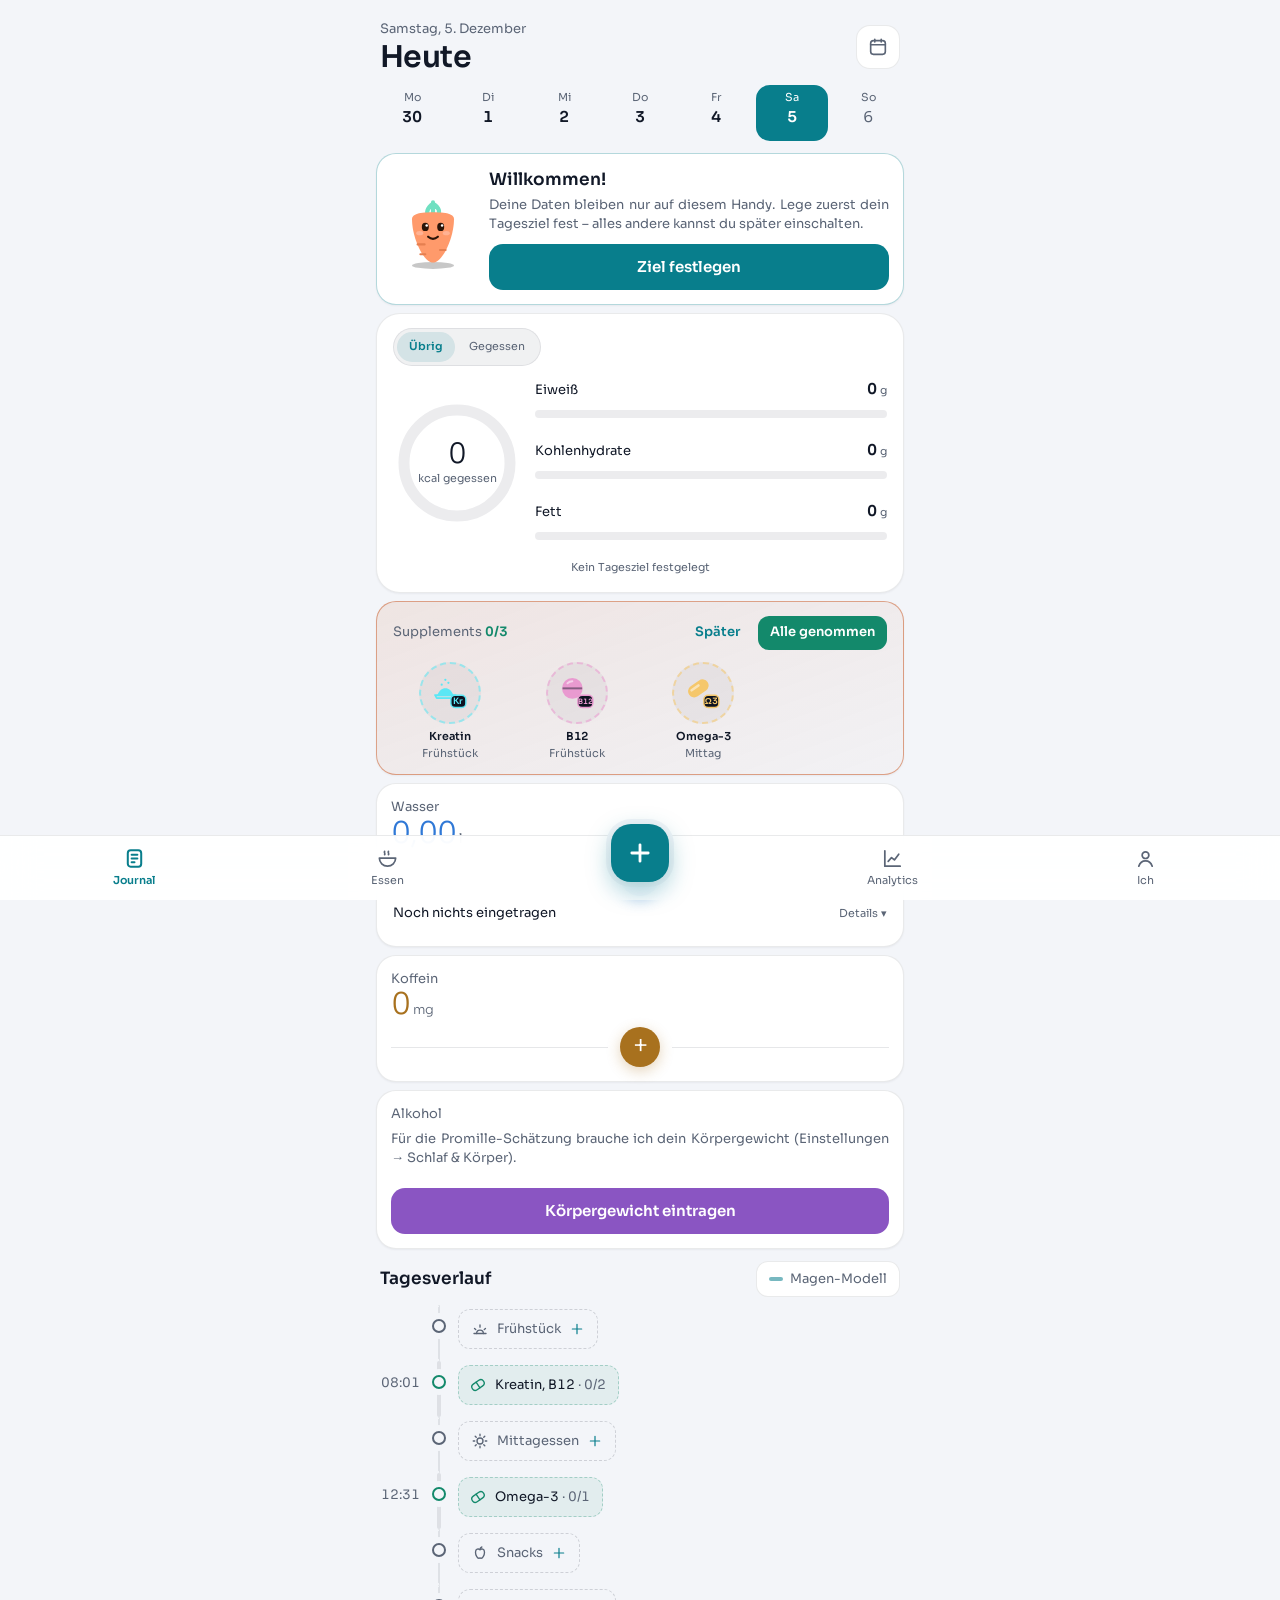
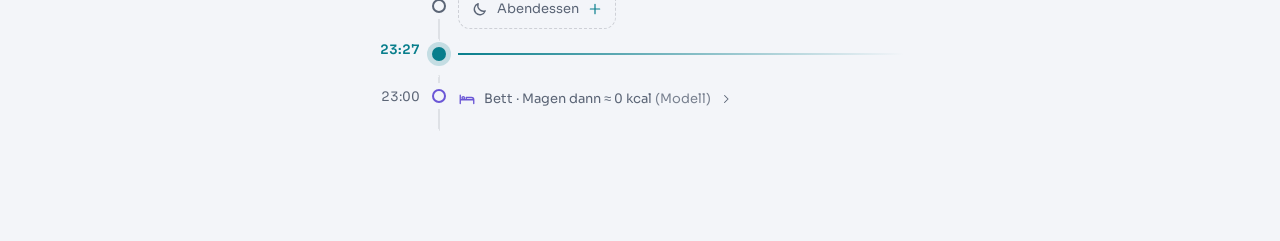
==== commit b0a78e67: "Level-UI Etappe 1+2 auf Glas 2.0: Chip, Fortschritt, Starter, Schlüpfen/Entwickeln, Begleiter, Garte" ====
--- a/index.html
+++ b/index.html
@@ -26,6 +26,8 @@
   <link rel="apple-touch-startup-image" media="(device-width: 375px) and (device-height: 667px) and (-webkit-device-pixel-ratio: 2) and (orientation: portrait)" href="icons/splash/splash-750x1334.png">
   <link rel="preload" href="fonts/sora-latin-400-normal.woff2" as="font" type="font/woff2" crossorigin>
   <link rel="stylesheet" href="css/style.css">
+  <link rel="stylesheet" href="css/monster.css">
+  <link rel="stylesheet" href="css/level.css">
   <script>try { var t = (JSON.parse(localStorage.getItem('ct.v1') || '{}').theme) || 'auto'; document.documentElement.dataset.theme = t; } catch (e) { document.documentElement.dataset.theme = 'auto'; }</script>
 </head>
 <body>
@@ -45,6 +47,9 @@
   <script src="js/supp_catalog.js" defer></script>
   <script src="js/supplements.js" defer></script>
   <script src="js/level.js" defer></script>
+  <script src="js/monster_art.js" defer></script>
+  <script src="js/level_ui.js" defer></script>
+  <script src="js/level_garden.js" defer></script>
   <script src="js/insights.js" defer></script>
   <script src="js/micro.js" defer></script>
   <script src="js/icons.js" defer></script>
--- a/css/monster.css
+++ b/css/monster.css
@@ -0,0 +1,156 @@
+/* Gemüsemonster-Animationen – generiert (build_monster_art.py) */
+@keyframes i-breathe{0%,100%{transform:scale(1,1)}50%{transform:scale(1.03,.968)}}.i-breathe{animation:i-breathe 3.4s ease-in-out infinite}
+@keyframes i-breathe-slow{0%,100%{transform:scale(1,1)}50%{transform:scale(1.02,.978)}}.i-breathe-slow{animation:i-breathe-slow 4.8s ease-in-out infinite}
+@keyframes i-sleep{0%,100%{transform:scale(1,1)}45%{transform:scale(1.05,.95)}}.i-sleep{animation:i-sleep 5.2s ease-in-out infinite}
+@keyframes i-hop{0%{transform:translateY(0) scale(1.05,.95)}28%{transform:translateY(-3.5px) scale(.97,1.03)}52%{transform:translateY(0) scale(1.05,.95)}66%,100%{transform:translateY(0) scale(1,1)}}.i-hop{animation:i-hop 2.3s ease-in-out infinite}
+@keyframes i-shadowhop{0%{transform:scale(1.04)}28%{transform:scale(.78)}52%{transform:scale(1.04)}66%,100%{transform:scale(1)}}.i-shadowhop{animation:i-shadowhop 2.3s ease-in-out infinite}
+@keyframes i-float{0%,100%{transform:translateY(0)}50%{transform:translateY(-3px)}}.i-float{animation:i-float 5s ease-in-out infinite}
+@keyframes i-shadowfloat{0%,100%{transform:scale(1)}50%{transform:scale(.86)}}.i-shadowfloat{animation:i-shadowfloat 5s ease-in-out infinite}
+@keyframes i-lean{0%{transform:rotate(-3.5deg)}100%{transform:rotate(3.5deg)}}.i-lean{animation:i-lean 4.4s ease-in-out infinite alternate}
+@keyframes i-blink{0%,93%,100%{transform:scaleY(1)}96%{transform:scaleY(.08)}}.i-blink{animation:i-blink var(--b) linear infinite}
+@keyframes i-sway{0%{transform:rotate(-6deg)}100%{transform:rotate(6deg)}}.i-sway{animation:i-sway 3s ease-in-out infinite alternate}
+@keyframes i-sway2{0%{transform:rotate(-6deg)}100%{transform:rotate(6deg)}}.i-sway2{animation:i-sway2 3s ease-in-out infinite alternate-reverse}
+@keyframes i-swayfast{0%{transform:rotate(-9deg)}100%{transform:rotate(9deg)}}.i-swayfast{animation:i-swayfast 1.15s ease-in-out infinite alternate}
+@keyframes i-swayslow{0%{transform:rotate(-3.5deg)}100%{transform:rotate(3.5deg)}}.i-swayslow{animation:i-swayslow 4.6s ease-in-out infinite alternate}
+@keyframes i-tail{0%{transform:rotate(-9deg)}100%{transform:rotate(9deg)}}.i-tail{animation:i-tail 2.4s ease-in-out infinite alternate}
+@keyframes i-wingL{0%{transform:rotate(3deg)}100%{transform:rotate(-7deg)}}.i-wingL{animation:i-wingL 2.2s ease-in-out infinite alternate}
+@keyframes i-wingR{0%{transform:rotate(-3deg)}100%{transform:rotate(7deg)}}.i-wingR{animation:i-wingR 2.2s ease-in-out infinite alternate}
+@keyframes i-flicker{0%{transform:scale(.92,.82);opacity:.75}100%{transform:scale(1.04,1.14);opacity:1}}.i-flicker{animation:i-flicker .42s ease-in-out infinite alternate}
+@keyframes i-glow{0%{opacity:.45}100%{opacity:1}}.i-glow{animation:i-glow 1.8s ease-in-out infinite alternate}
+@keyframes i-pulse{0%{transform:scale(.94);opacity:.65}100%{transform:scale(1.05);opacity:1}}.i-pulse{animation:i-pulse 3.2s ease-in-out infinite alternate}
+@keyframes i-twinkle{0%,100%{transform:scale(.3);opacity:.25}50%{transform:scale(1.1);opacity:1}}.i-twinkle{animation:i-twinkle 2.4s ease-in-out infinite}
+@keyframes i-blush{0%{opacity:.35}100%{opacity:1}}.i-blush{animation:i-blush 2.6s ease-in-out infinite alternate}
+@keyframes i-drip{0%{transform:translateY(-1px);opacity:0}15%{opacity:1}75%{transform:translateY(6px);opacity:1}100%{transform:translateY(9px);opacity:0}}.i-drip{animation:i-drip 2.6s ease-in infinite}
+@keyframes i-rain{0%{transform:translateY(-3px);opacity:0}20%{opacity:.9}100%{transform:translateY(11px);opacity:0}}.i-rain{animation:i-rain 1.7s ease-in infinite}
+@keyframes i-rise{0%{transform:translateY(2px);opacity:0}20%{opacity:.9}100%{transform:translate(2px,-12px);opacity:0}}.i-rise{animation:i-rise 3.8s ease-out infinite}
+@keyframes i-zzz{0%{transform:translate(0,0) scale(.5);opacity:0}20%{opacity:1}100%{transform:translate(6px,-13px) scale(1.15);opacity:0}}.i-zzz{animation:i-zzz 3.9s ease-out infinite}
+@keyframes i-ripple{0%{transform:scale(.9)}100%{transform:scale(1.1)}}.i-ripple{animation:i-ripple 2.4s ease-in-out infinite alternate}
+@keyframes i-look{0%,18%,92%,100%{transform:translate(0,0)}28%,46%{transform:translate(-1.6px,.3px)}56%,78%{transform:translate(1.6px,-.4px)}}.i-look{animation:i-look 6.5s ease-in-out infinite}
+@keyframes i-rays{0%{transform:rotate(0)}100%{transform:rotate(360deg)}}.i-rays{animation:i-rays 36s linear infinite}
+@keyframes i-drift{0%{transform:translateX(-2.5px)}100%{transform:translateX(2.5px)}}.i-drift{animation:i-drift 6s ease-in-out infinite alternate}
+@keyframes i-cape{0%{transform:scaleX(.97)}100%{transform:scaleX(1.03)}}.i-cape{animation:i-cape 2.8s ease-in-out infinite alternate}
+@keyframes i-zapflicker{0%,18%,26%,55%,66%,100%{opacity:1}22%{opacity:.15}60%{opacity:.25}}.i-zapflicker{animation:i-zapflicker 1.7s linear infinite}
+@keyframes i-lines{0%{opacity:.25;transform:translateX(1px)}100%{opacity:.8;transform:translateX(-1px)}}.i-lines{animation:i-lines 1.6s ease-in-out infinite alternate}
+@keyframes i-mane{0%{transform:scale(.97)}100%{transform:scale(1.04)}}.i-mane{animation:i-mane 3s ease-in-out infinite alternate}
+[class^="i-"]{animation-delay:var(--x,0s)}
+@keyframes s-jump{0%,64%{transform:none}68.5%{transform:translateY(1px) scale(1.08,.9)}77.5%{transform:translateY(-9px) scale(.94,1.07)}85.6%{transform:translateY(0) scale(1.08,.92)}90.4%{transform:scale(.98,1.02)}94%,100%{transform:none}}.s-jump{animation-name:s-jump}
+@keyframes s-bigjump{0%,64%{transform:none}67.0%{transform:translateY(1px) scale(1.1,.88)}74.5%{transform:translateY(-17px) rotate(-8deg)}81.4%{transform:translateY(0) scale(1.1,.9)}85.0%{transform:translateY(-6px) rotate(4deg)}89.2%{transform:translateY(0) scale(1.06,.94)}94%,100%{transform:none}}.s-bigjump{animation-name:s-bigjump}
+@keyframes s-roll{0%,64%{transform:none}67.6%{transform:translateY(1px) scale(1.06,.94)}79.0%{transform:translateY(-10px) rotate(180deg)}89.8%{transform:translateY(0) rotate(360deg)}94%,100%{transform:rotate(360deg)}}.s-roll{animation-name:s-roll}
+@keyframes s-twirl{0%,64%{transform:none}67.6%{transform:translateY(1px)}82.0%{transform:translateY(-4px) rotate(360deg)}88.0%{transform:translateY(0) rotate(360deg)}94%,100%{transform:rotate(360deg)}}.s-twirl{animation-name:s-twirl}
+@keyframes s-stomp{0%,64%{transform:none}68.2%{transform:translateY(-4px)}72.4%{transform:translateY(1px) scale(1.12,.86)}75.4%{transform:translateX(-1.6px) scale(1.05,.95)}78.4%{transform:translateX(1.6px)}81.4%{transform:translateX(-1.2px)}84.4%{transform:translateX(1.2px)}87.4%{transform:none}94%,100%{transform:none}}.s-stomp{animation-name:s-stomp}
+@keyframes s-pumpL{0%,64%{transform:none}69.4%{transform:rotate(-20deg)}74.8%{transform:rotate(2deg)}80.2%{transform:rotate(-20deg)}85.6%{transform:rotate(2deg)}94%,100%{transform:none}}.s-pumpL{animation-name:s-pumpL}
+@keyframes s-pumpR{0%,64%{transform:none}69.4%{transform:rotate(20deg)}74.8%{transform:rotate(-2deg)}80.2%{transform:rotate(20deg)}85.6%{transform:rotate(-2deg)}94%,100%{transform:none}}.s-pumpR{animation-name:s-pumpR}
+@keyframes s-flapL{0%,64%{transform:none}67.6%{transform:rotate(-24deg)}71.2%{transform:rotate(6deg)}74.8%{transform:rotate(-24deg)}78.4%{transform:rotate(6deg)}82.0%{transform:rotate(-24deg)}85.6%{transform:rotate(6deg)}89.8%{transform:none}94%,100%{transform:none}}.s-flapL{animation-name:s-flapL}
+@keyframes s-flapR{0%,64%{transform:none}67.6%{transform:rotate(24deg)}71.2%{transform:rotate(-6deg)}74.8%{transform:rotate(24deg)}78.4%{transform:rotate(-6deg)}82.0%{transform:rotate(24deg)}85.6%{transform:rotate(-6deg)}89.8%{transform:none}94%,100%{transform:none}}.s-flapR{animation-name:s-flapR}
+@keyframes s-rise{0%,64%{transform:none}67.6%{transform:translateY(1px)}76.0%{transform:translateY(-6px)}85.6%{transform:translateY(-6px)}94%,100%{transform:none}}.s-rise{animation-name:s-rise}
+@keyframes s-whip{0%,64%{transform:none}71.5%{transform:rotate(-20deg)}76.0%{transform:rotate(26deg)}80.5%{transform:rotate(-8deg)}85.0%{transform:none}94%,100%{transform:none}}.s-whip{animation-name:s-whip}
+@keyframes s-pea{0%,64%{transform:none}69.4%{transform:translateY(-4.5px) scale(1.14)}74.8%{transform:none}94%,100%{transform:none}}.s-pea{animation-name:s-pea}
+@keyframes s-shield{0%,64%{transform:none}70.6%{transform:translate(-3px,-4px) rotate(-14deg)}86.5%{transform:translate(-3px,-4px) rotate(-14deg)}94%,100%{transform:none}}.s-shield{animation-name:s-shield}
+@keyframes s-wobble{0%,64%{transform:none}67.6%{transform:scale(1.13,.87)}71.5%{transform:scale(.9,1.1)}75.1%{transform:scale(1.07,.93)}79.0%{transform:scale(.96,1.04)}82.6%{transform:scale(1.02,.98)}86.5%{transform:none}94%,100%{transform:none}}.s-wobble{animation-name:s-wobble}
+@keyframes s-shake{0%,64%{transform:none}67.0%{transform:translateX(-1.8px)}70.0%{transform:translateX(1.8px)}73.0%{transform:translateX(-1.8px)}76.0%{transform:translateX(1.8px)}79.0%{transform:translateX(-1.2px)}82.0%{transform:translateX(1.2px)}85.0%{transform:none}94%,100%{transform:none}}.s-shake{animation-name:s-shake}
+@keyframes s-steam{0%,64%{transform:translateY(0);opacity:0}70.0%{opacity:.9}94%,100%{transform:translate(var(--dx,0px),-11px);opacity:0}}.s-steam{animation-name:s-steam}
+@keyframes s-erupt{0%,64%{transform:none}68.2%{transform:scale(1.1,.88)}73.0%{transform:translateY(-3px) scale(.95,1.07)}77.8%{transform:none}94%,100%{transform:none}}.s-erupt{animation-name:s-erupt}
+@keyframes s-spray{0%,64%{transform:translate(0,0) scale(.5);opacity:0}66.4%{opacity:1}80.5%{transform:translate(calc(var(--dx)*.6),calc(var(--dy)*1.2)) scale(1)}94%,100%{transform:translate(var(--dx),var(--dy)) scale(.8);opacity:0}}.s-spray{animation-name:s-spray}
+@keyframes s-nod{0%,64%{transform:none}74.5%{transform:rotate(9deg)}83.8%{transform:rotate(12deg)}86.2%{transform:translateY(-1.5px) rotate(-4deg)}90.4%{transform:none}94%,100%{transform:none}}.s-nod{animation-name:s-nod}
+@keyframes s-stretchL{0%,64%{transform:none}73.0%{transform:rotate(30deg)}85.0%{transform:rotate(30deg)}94%,100%{transform:none}}.s-stretchL{animation-name:s-stretchL}
+@keyframes s-stretchR{0%,64%{transform:none}73.0%{transform:rotate(-30deg)}85.0%{transform:rotate(-30deg)}94%,100%{transform:none}}.s-stretchR{animation-name:s-stretchR}
+@keyframes s-yawn{0%,64%{transform:none}73.0%{transform:scale(1.4,2)}85.0%{transform:scale(1.4,2)}94%,100%{transform:none}}.s-yawn{animation-name:s-yawn}
+@keyframes s-peek{0%,64%{transform:none}68.2%{transform:translateY(-3.5px) rotate(-10deg)}72.4%{transform:none}76.6%{transform:translateY(-3.5px) rotate(10deg)}80.8%{transform:none}94%,100%{transform:none}}.s-peek{animation-name:s-peek}
+@keyframes s-giggle{0%,64%{transform:none}66.4%{transform:rotate(-5deg)}68.8%{transform:rotate(5deg)}71.2%{transform:rotate(-5deg)}73.6%{transform:rotate(5deg)}76.0%{transform:rotate(-3deg)}78.4%{transform:rotate(3deg)}80.8%{transform:none}94%,100%{transform:none}}.s-giggle{animation-name:s-giggle}
+@keyframes s-laugh{0%,64%{transform:none}66.4%{transform:translateY(-2.5px) scale(1.03,.97)}68.8%{transform:none}71.2%{transform:translateY(-2.5px) scale(1.03,.97)}73.6%{transform:none}76.0%{transform:translateY(-2.5px) scale(1.03,.97)}78.4%{transform:none}81.4%{transform:rotate(-4deg)}85.0%{transform:none}94%,100%{transform:none}}.s-laugh{animation-name:s-laugh}
+@keyframes s-laughmouth{0%,64%{transform:none}66.4%{transform:scaleY(1.6)}82.0%{transform:scaleY(1.6)}85.6%{transform:none}94%,100%{transform:none}}.s-laughmouth{animation-name:s-laughmouth}
+@keyframes s-flare{0%,64%{opacity:1}67.0%{opacity:.35}70.0%{opacity:1}73.6%{opacity:.4}77.2%{opacity:1}94%,100%{opacity:1}}.s-flare{animation-name:s-flare}
+@keyframes s-hide{0%,64%{transform:none}70.0%{transform:translateY(4px) scale(1.05,.84)}85.0%{transform:translateY(4px) scale(1.05,.84)}89.5%{transform:translateY(-1px)}94%,100%{transform:none}}.s-hide{animation-name:s-hide}
+@keyframes s-coverL{0%,64%{transform:none}71.5%{transform:translate(4px,-8px) rotate(14deg)}86.5%{transform:translate(4px,-8px) rotate(14deg)}94%,100%{transform:none}}.s-coverL{animation-name:s-coverL}
+@keyframes s-coverR{0%,64%{transform:none}71.5%{transform:translate(-4px,-8px) rotate(-14deg)}86.5%{transform:translate(-4px,-8px) rotate(-14deg)}94%,100%{transform:none}}.s-coverR{animation-name:s-coverR}
+@keyframes s-dash{0%,64%{transform:none}68.2%{transform:translateX(2px) rotate(5deg)}73.6%{transform:translateX(-8px) rotate(-9deg)}82.6%{transform:translateX(-8px) rotate(-9deg)}89.2%{transform:translateX(1px)}94%,100%{transform:none}}.s-dash{animation-name:s-dash}
+@keyframes s-lines{0%,64%{opacity:.35;transform:none}73.6%{opacity:1;transform:translateX(5px)}82.6%{opacity:1;transform:translateX(5px)}94%,100%{opacity:.35;transform:none}}.s-lines{animation-name:s-lines}
+@keyframes s-sniff{0%,64%{transform:none}67.0%{transform:translateY(-1.6px)}70.0%{transform:none}73.0%{transform:translateY(-1.6px)}76.0%{transform:none}94%,100%{transform:none}}.s-sniff{animation-name:s-sniff}
+@keyframes s-wipe{0%,64%{transform:none}72.4%{transform:translate(-3px,-8px) rotate(-30deg)}76.0%{transform:translate(-3px,-8px) rotate(-18deg)}79.6%{transform:translate(-3px,-8px) rotate(-30deg)}85.6%{transform:translate(-3px,-8px) rotate(-18deg)}94%,100%{transform:none}}.s-wipe{animation-name:s-wipe}
+@keyframes s-sob{0%,64%{transform:none}67.0%{transform:scale(1.03,.94)}70.0%{transform:none}73.0%{transform:scale(1.03,.94)}76.0%{transform:none}79.0%{transform:scale(1.03,.94)}82.0%{transform:none}94%,100%{transform:none}}.s-sob{animation-name:s-sob}
+@keyframes s-flood{0%,64%{transform:translateY(-2px);opacity:0}68.5%{opacity:1}94%,100%{transform:translate(var(--dx,0px),16px);opacity:0}}.s-flood{animation-name:s-flood}
+@keyframes s-wink{0%,64%{transform:none}69.4%{transform:scaleY(.08)}80.5%{transform:scaleY(.08)}85.0%{transform:none}94%,100%{transform:none}}.s-wink{animation-name:s-wink}
+@keyframes s-shades{0%,64%{transform:none}70.6%{transform:translateY(3px)}85.6%{transform:translateY(3px)}94%,100%{transform:none}}.s-shades{animation-name:s-shades}
+@keyframes s-glint{0%,64%{opacity:.6;transform:none}73.0%{opacity:1;transform:translateX(6px)}80.5%{opacity:.6;transform:none}94%,100%{opacity:.6;transform:none}}.s-glint{animation-name:s-glint}
+@keyframes s-waveR{0%,64%{transform:none}67.6%{transform:rotate(-28deg)}71.5%{transform:rotate(10deg)}75.1%{transform:rotate(-28deg)}79.0%{transform:rotate(10deg)}82.6%{transform:rotate(-28deg)}88.0%{transform:none}94%,100%{transform:none}}.s-waveR{animation-name:s-waveR}
+@keyframes s-snap{0%,64%{transform:none}68.2%{transform:rotate(-20deg)}72.4%{transform:rotate(3deg)}77.2%{transform:rotate(-20deg)}81.4%{transform:rotate(3deg)}85.6%{transform:none}94%,100%{transform:none}}.s-snap{animation-name:s-snap}
+@keyframes s-breeze{0%,64%{transform:translateX(4px);opacity:0}70.0%{opacity:.9}94%,100%{transform:translateX(-16px);opacity:0}}.s-breeze{animation-name:s-breeze}
+@keyframes s-proud{0%,64%{transform:none}72.4%{transform:translateY(-1.5px) rotate(-8deg)}85.6%{transform:translateY(-1.5px) rotate(-8deg)}94%,100%{transform:none}}.s-proud{animation-name:s-proud}
+@keyframes s-bow{0%,64%{transform:none}72.4%{transform:translateY(2px) rotate(13deg)}83.8%{transform:translateY(2px) rotate(13deg)}89.8%{transform:none}94%,100%{transform:none}}.s-bow{animation-name:s-bow}
+@keyframes s-hat{0%,64%{transform:none}71.5%{transform:translateY(-6px) rotate(-14deg)}85.0%{transform:translateY(-6px) rotate(-14deg)}94%,100%{transform:none}}.s-hat{animation-name:s-hat}
+@keyframes s-scepter{0%,64%{transform:none}70.6%{transform:rotate(-18deg)}74.8%{transform:translateY(-2px) rotate(-18deg)}85.6%{transform:translateY(-2px) rotate(-18deg)}94%,100%{transform:none}}.s-scepter{animation-name:s-scepter}
+@keyframes s-burst{0%,64%{transform:scale(.2);opacity:0}67.0%{opacity:1}94%,100%{transform:scale(2.6);opacity:0}}.s-burst{animation-name:s-burst}
+@keyframes s-zap{0%,64%{transform:none}66.4%{transform:translate(-1.2px,.5px)}68.8%{transform:translate(1.2px,-.5px)}71.2%{transform:translate(-1.2px,.5px)}73.6%{transform:translate(1.2px,-.5px)}76.0%{transform:none}94%,100%{transform:none}}.s-zap{animation-name:s-zap}
+@keyframes s-flash{0%,64%{opacity:0}67.0%{opacity:.55}70.6%{opacity:0}74.2%{opacity:.45}78.4%{opacity:0}94%,100%{opacity:0}}.s-flash{animation-name:s-flash}
+@keyframes s-armsL{0%,64%{transform:none}71.5%{transform:rotate(28deg)}85.0%{transform:rotate(28deg)}94%,100%{transform:none}}.s-armsL{animation-name:s-armsL}
+@keyframes s-armsR{0%,64%{transform:none}71.5%{transform:rotate(-28deg)}85.0%{transform:rotate(-28deg)}94%,100%{transform:none}}.s-armsR{animation-name:s-armsR}
+@keyframes s-puff{0%,64%{transform:translate(0,0) scale(.4);opacity:0}68.5%{opacity:1}94%,100%{transform:translate(var(--dx),var(--dy)) scale(1.25);opacity:0}}.s-puff{animation-name:s-puff}
+@keyframes s-ripplebig{0%,64%{transform:none}71.5%{transform:scale(1.3)}80.5%{transform:none}94%,100%{transform:none}}.s-ripplebig{animation-name:s-ripplebig}
+@keyframes s-tap{0%,64%{transform:none}69.4%{transform:translateY(-5px)}72.4%{transform:translateY(1px)}75.4%{transform:none}80.2%{transform:translateY(-5px)}83.2%{transform:translateY(1px)}86.2%{transform:none}94%,100%{transform:none}}.s-tap{animation-name:s-tap}
+@keyframes s-cast{0%,64%{transform:none}72.4%{transform:translateY(-3px) rotate(-12deg)}85.6%{transform:translateY(-3px) rotate(-12deg)}94%,100%{transform:none}}.s-cast{animation-name:s-cast}
+@keyframes s-spout{0%,64%{transform:none}71.5%{transform:scale(1.4,2)}85.0%{transform:scale(1.4,2)}94%,100%{transform:none}}.s-spout{animation-name:s-spout}
+@keyframes s-roar{0%,64%{transform:none}70.0%{transform:scale(1.14)}83.5%{transform:scale(1.14)}94%,100%{transform:none}}.s-roar{animation-name:s-roar}
+@keyframes s-roarbody{0%,64%{transform:none}70.0%{transform:translateY(-2px) scale(1.04)}83.5%{transform:translateY(-2px) scale(1.04)}94%,100%{transform:none}}.s-roarbody{animation-name:s-roarbody}
+@keyframes s-raysfast{0%,64%{opacity:1}70.0%{opacity:.2}76.0%{opacity:1}82.0%{opacity:.2}94%,100%{opacity:1}}.s-raysfast{animation-name:s-raysfast}
+@keyframes s-sparkle{0%,64%{transform:scale(1);opacity:1}71.5%{transform:scale(1.8);opacity:1}80.5%{transform:scale(.4);opacity:.3}94%,100%{transform:scale(1);opacity:1}}.s-sparkle{animation-name:s-sparkle}
+@keyframes s-orb{0%,64%{transform:none}70.0%{transform:scale(1.6)}82.0%{transform:scale(1.6)}94%,100%{transform:none}}.s-orb{animation-name:s-orb}
+@keyframes s-colA{0%,100%{fill:#E8503E}33%{fill:#F2C230}66%{fill:#5FB878}}.s-colA{animation-name:s-colA;animation-timing-function:linear!important}
+@keyframes s-colB{0%,100%{fill:#5FB878}33%{fill:#E8503E}66%{fill:#F2C230}}.s-colB{animation-name:s-colB;animation-timing-function:linear!important}
+@keyframes s-colC{0%,100%{fill:#F2C230}33%{fill:#5FB878}66%{fill:#E8503E}}.s-colC{animation-name:s-colC;animation-timing-function:linear!important}
+.sg{animation-duration:var(--d);animation-delay:calc(var(--o) + var(--x,0s));animation-iteration-count:infinite;animation-timing-function:ease-in-out}
+.xo{opacity:0}
+.calm .sg{animation:none!important}
+.tapw{transition:transform .14s ease-out;transform-origin:32px 58px}button:active .tapw{transform:scale(1.1,.88)}
+
+@keyframes eggWob{0%,8%{transform:rotate(0)}12%{transform:rotate(-5deg)}16%{transform:rotate(5deg)}20%{transform:rotate(0)}30%{transform:rotate(-8deg)}34%{transform:rotate(8deg)}38%{transform:rotate(0)}43%{transform:rotate(-12deg)}46%{transform:rotate(12deg)}49%,100%{transform:rotate(0)}}
+.lvh-eggw{animation:eggWob 7s ease-in-out infinite;transform-origin:50% 92%}
+@keyframes crack{0%,26%{stroke-dashoffset:70}47%,100%{stroke-dashoffset:0}}
+.lvh-crack{stroke-dasharray:70;animation:crack 7s linear infinite}
+@keyframes topFly{0%,50%{transform:translate(0,0) rotate(0);opacity:1}62%{transform:translate(-16px,-34px) rotate(-40deg);opacity:0}97%{transform:translate(0,0) rotate(0);opacity:0}100%{opacity:1}}
+@keyframes botFly{0%,50%{transform:translate(0,0) rotate(0);opacity:1}62%{transform:translate(12px,16px) rotate(22deg);opacity:0}97%{transform:translate(0,0) rotate(0);opacity:0}100%{opacity:1}}
+.lvh-etop{animation:topFly 7s ease-out infinite;transform-box:fill-box;transform-origin:center}
+.lvh-ebot{animation:botFly 7s ease-out infinite;transform-box:fill-box;transform-origin:center}
+@keyframes flash{0%,48%{transform:scale(0);opacity:0}52%{transform:scale(1);opacity:1}66%{transform:scale(3.2);opacity:0}100%{transform:scale(3.2);opacity:0}}
+.lvh-flash{animation:flash 7s ease-out infinite}
+@keyframes pop{0%,52%{transform:scale(0);opacity:0}60%{transform:scale(1.18);opacity:1}66%{transform:scale(.94);opacity:1}72%,93%{transform:scale(1);opacity:1}99%,100%{transform:scale(1);opacity:0}}
+.lvh-pop{animation:pop 7s ease-out infinite;transform-origin:50% 85%}
+@keyframes lbl{0%,64%{opacity:0;transform:translateY(8px)}72%,93%{opacity:1;transform:none}99%,100%{opacity:0}}
+.lvh-lbl{animation:lbl 7s ease-out infinite}
+@keyframes spark{0%,54%{transform:scale(0) rotate(0);opacity:0}62%{transform:scale(1.2) rotate(90deg);opacity:1}80%,100%{transform:scale(0) rotate(180deg);opacity:0}}
+.lvh-spark{animation:spark 7s ease-out infinite;transform-box:fill-box;transform-origin:center}
+@keyframes halo{0%,100%{transform:scale(.9);opacity:.5}50%{transform:scale(1.08);opacity:1}}
+.lvh-halo{animation:halo 3.5s ease-in-out infinite}
+/* Entwicklung */
+@keyframes aN{0%,20%{opacity:1}21%,100%{opacity:0}}
+@keyframes aW{0%,20%{opacity:0}21%,29%{opacity:1}30%,35%{opacity:0}36%,40%{opacity:1}41%,44%{opacity:0}45%,47%{opacity:1}48%,49.5%{opacity:0}50%,51%{opacity:1}52%,100%{opacity:0}}
+@keyframes bW{0%,29%{opacity:0}30%,35%{opacity:1}36%,40%{opacity:0}41%,44%{opacity:1}45%,47%{opacity:0}48%,49.5%{opacity:1}50%,51%{opacity:0}52%,56%{opacity:1}57%,100%{opacity:0}}
+@keyframes bN{0%,56%{opacity:0;transform:scale(.9)}60%{opacity:1;transform:scale(1.1)}66%,94%{opacity:1;transform:scale(1)}100%{opacity:0}}
+.lvh-aN{animation:aN 8s linear infinite}.lvh-aW{animation:aW 8s linear infinite}.lvh-bW{animation:bW 8s linear infinite}.lvh-bN{animation:bN 8s ease-out infinite;transform-origin:50% 85%}
+.lvh-white{filter:brightness(0) invert(1) drop-shadow(0 0 10px #fff)}
+@keyframes ev-flash{0%,54%{transform:scale(0);opacity:0}57%{transform:scale(1);opacity:1}70%,100%{transform:scale(3.4);opacity:0}}
+.lvh-evflash{animation:ev-flash 8s ease-out infinite}
+@keyframes ev-glow{0%,18%{opacity:0}30%,55%{opacity:1}70%,100%{opacity:0}}
+.lvh-evglow{animation:ev-glow 8s ease-in-out infinite}
+@keyframes ev-lbl{0%,60%{opacity:0}68%,94%{opacity:1}100%{opacity:0}}
+@keyframes ev-lbl0{0%,18%{opacity:1}24%,100%{opacity:0}}
+.lvh-evl{animation:ev-lbl 8s ease-out infinite}.lvh-evl0{animation:ev-lbl0 8s ease-out infinite}
+
+
+@keyframes wander{0%,6%{transform:translateX(0) scaleX(1)}44%{transform:translateX(var(--wx,60px)) scaleX(1)}50%{transform:translateX(var(--wx,60px)) scaleX(-1)}94%{transform:translateX(0) scaleX(-1)}100%{transform:translateX(0) scaleX(1)}}
+.lvg-wander{animation:wander var(--wd,16s) ease-in-out infinite;animation-delay:var(--wo,0s)}
+@keyframes fly{0%,100%{transform:translate(0,0);opacity:.15}25%{transform:translate(12px,-8px);opacity:1}50%{transform:translate(-6px,-16px);opacity:.35}75%{transform:translate(-14px,-4px);opacity:1}}
+.lvg-ffly{animation:fly var(--fd,5s) ease-in-out infinite;animation-delay:var(--fo,0s)}
+@keyframes fall{0%{transform:translate(0,-30px) rotate(0);opacity:0}10%{opacity:1}100%{transform:translate(var(--fx,20px),640px) rotate(var(--fr,240deg));opacity:.9}}
+.lvg-fall{animation:fall var(--fd,9s) linear infinite;animation-delay:var(--fo,0s)}
+@keyframes cloud{0%{transform:translateX(-40px)}100%{transform:translateX(400px)}}
+.lvg-cloud{animation:cloud var(--cd,60s) linear infinite;animation-delay:var(--co,0s)}
+@keyframes bird{0%{transform:translate(-30px,0)}50%{transform:translate(200px,-14px)}100%{transform:translate(420px,4px)}}
+.lvg-bird{animation:bird 18s linear infinite}
+@keyframes flap{0%,100%{transform:scaleY(1)}50%{transform:scaleY(-.6)}}
+.lvg-flap{animation:flap .5s ease-in-out infinite;transform-origin:center;transform-box:fill-box}
+@keyframes twinkleS{0%,100%{opacity:.25}50%{opacity:1}}
+.lvg-tw{animation:twinkleS var(--td,3s) ease-in-out infinite;animation-delay:var(--to,0s)}
+
+.mon-still .mon *,.mon-still .mon{animation:none!important}
+.lv-calm .mon .sg{animation:none!important}
+@media (prefers-reduced-motion: reduce){.mon *,.mon,.lv-anim *,.lvg-scene *{animation:none!important;transition:none!important}}
--- a/css/level.css
+++ b/css/level.css
@@ -0,0 +1,158 @@
+/* Level-System „Gemüsemonster“ – Oberfläche (Stil Glas). Animationen der Monster: css/monster.css (generiert). */
+.lv-chip { display: inline-block; font-size: 0.68rem; font-weight: 600; padding: 2px 8px; border-radius: 999px; color: var(--t); background: color-mix(in srgb, var(--c) 16%, transparent); border: 1px solid color-mix(in srgb, var(--c) 40%, transparent); vertical-align: 1px; }
+.lv-shiny { color: #FFE97A; font-weight: 600; }
+.lv-ring { display: block; }
+.lv-sil { color: rgba(var(--fg), 0.14); }
+.lv-comp { position: relative; display: inline-flex; }
+.lv-comp.sleep .mon { filter: saturate(0.75); }
+.lv-zz { position: absolute; right: -6%; top: -4%; width: 30%; height: 30%; }
+
+/* Chip im Journal */
+.lv-chipbtn { display: flex; align-items: center; gap: 6px; height: 44px; padding: 0 10px 0 4px; border-radius: 22px; border: 1px solid var(--line); background: var(--panel); color: var(--ink); font: inherit; cursor: pointer; }
+.lv-chipbtn:active { transform: scale(0.96); }
+.lv-cr { position: relative; width: 36px; height: 36px; }
+.lv-cm { position: absolute; inset: 0; display: flex; align-items: center; justify-content: center; }
+.lv-cl { display: flex; flex-direction: column; line-height: 1.1; text-align: left; }
+.lv-cl b { font-size: 0.8rem; font-weight: 600; }
+.lv-cl small { font-size: 0.68rem; color: var(--muted); }
+.lv-new { border-color: rgba(185, 224, 122, 0.45); }
+.lv-new .lv-cl b { color: #B9E07A; }
+
+/* Fortschritt */
+.lv-hero { display: flex; gap: 12px; align-items: center; background: linear-gradient(160deg, rgba(91, 231, 245, 0.08), rgba(255, 255, 255, 0.03)); }
+.lv-big { flex: none; width: 116px; height: 116px; border-radius: 26px; border: 0; padding: 0; display: flex; align-items: center; justify-content: center; cursor: pointer;
+  background: radial-gradient(circle at 50% 62%, color-mix(in srgb, var(--c) 28%, transparent), transparent 70%); }
+.lv-boing .mon { animation: lvBoing 0.5s ease; }
+@keyframes lvBoing { 30% { transform: scale(1.12, 0.88); } 60% { transform: scale(0.94, 1.08) translateY(-6px); } }
+.lv-ht { min-width: 0; flex: 1; }
+.lv-hl { display: flex; flex-wrap: wrap; gap: 6px; align-items: center; }
+.lv-name { font-size: 1.45rem; font-weight: 600; letter-spacing: -0.02em; margin: 2px 0; }
+.lv-sh { display: flex; justify-content: space-between; align-items: baseline; margin-bottom: 8px; }
+.lv-sh h2 { margin: 0; font-size: 1rem; }
+.lv-bar { height: 8px; border-radius: 4px; background: rgba(var(--fg), 0.08); overflow: hidden; }
+.lv-bar span { display: block; height: 100%; border-radius: 4px; }
+.lv-track { position: relative; height: 82px; margin: 6px 6px 4px; }
+.lv-track .lv-bar { position: absolute; left: 0; right: 0; top: 4px; }
+.lv-mk { position: absolute; top: 16px; transform: translateX(-50%); display: flex; flex-direction: column; align-items: center; gap: 2px; }
+.lv-mk small { white-space: nowrap; }
+.lv-mk small, .lv-step small { font-size: 0.72rem; color: var(--muted); }
+.lv-steps { display: flex; justify-content: space-around; margin-top: 10px; }
+.lv-step { display: flex; flex-direction: column; align-items: center; gap: 2px; }
+.lv-cal { display: grid; grid-template-columns: repeat(auto-fill, minmax(14px, 1fr)); gap: 5px; margin-top: 10px; }
+.lv-cd { aspect-ratio: 1; border-radius: 50%; background: rgba(var(--fg), 0.08); }
+.lv-cd.on { background: var(--c); }
+.lv-cd.pause { background: transparent; border: 2px solid var(--c); }
+.lv-cd.fut { background: transparent; border: 1px dashed rgba(var(--fg), 0.16); }
+.lv-cd.today { box-shadow: 0 0 0 2px var(--bg), 0 0 0 3.5px var(--ink); }
+.lv-leg { display: flex; gap: 14px; margin-top: 10px; font-size: 0.75rem; color: var(--muted); }
+.lv-leg i { display: inline-block; width: 10px; height: 10px; border-radius: 50%; margin-right: 5px; vertical-align: -1px; }
+.lv-leg i.pause { border: 2px solid; }
+.lv-two { display: grid; grid-template-columns: 1fr 1fr; gap: 8px; }
+.lv-tile { display: flex; align-items: center; gap: 8px; min-height: 64px; color: var(--ink); font: inherit; text-align: left; cursor: pointer; }
+.lv-tile span { display: flex; flex-direction: column; min-width: 0; }
+.lv-tile small { font-size: 0.72rem; color: var(--muted); }
+.lv-tile b { font-size: 0.9rem; font-weight: 600; }
+.lv-cnt { font-size: 1.15rem !important; font-weight: 600; color: var(--accent); width: 44px; align-items: center; }
+.lv-next { display: flex; gap: 12px; align-items: center; }
+
+/* Starter */
+.lv-intro { text-align: center; margin: 4px 6px 12px; }
+.lv-intro h1 { font-size: 1.35rem; font-weight: 600; margin: 4px 0 6px; letter-spacing: -0.02em; }
+.lv-kicker { font-size: 0.72rem; letter-spacing: 0.12em; text-transform: uppercase; font-weight: 600; color: #B9E07A; }
+.lv-retro { position: relative; display: flex; align-items: center; gap: 14px; }
+.lv-rl { position: absolute; left: 14px; width: 58px; text-align: center; font-size: 1.3rem; font-weight: 600; }
+.lv-h2 { font-size: 1rem; margin: 14px 2px 8px; }
+.lv-sts { display: flex; flex-direction: column; gap: 8px; }
+.lv-st { display: flex; align-items: center; gap: 12px; padding: 10px 12px; border-radius: 18px; border: 1px solid var(--line); background: var(--panel); color: var(--ink); font: inherit; text-align: left; cursor: pointer; }
+.lv-st.sel { border-color: var(--accent); background: var(--accent-soft); }
+.lv-sta { flex: none; display: flex; align-items: flex-end; position: relative; }
+.lv-sts.egg .lv-sta { width: 64px; }
+.lv-stb { position: absolute; right: -8px; bottom: -2px; }
+.lv-stt { display: flex; flex-direction: column; gap: 3px; min-width: 0; }
+.lv-stt .lv-chip { align-self: flex-start; }
+.lv-stt b { font-size: 1rem; font-weight: 600; }
+.lv-stt small { font-size: 0.78rem; color: var(--muted); }
+
+/* Schlüpfen / Entwickeln */
+.lv-ov { position: fixed; inset: 0; z-index: 60; background: color-mix(in srgb, var(--bg) 95%, transparent); -webkit-backdrop-filter: blur(10px); backdrop-filter: blur(10px); display: flex; align-items: center; justify-content: center; padding: 24px; }
+.lv-ovi { width: 100%; max-width: 380px; display: flex; flex-direction: column; align-items: center; text-align: center; }
+.lv-ovk { font-size: 0.78rem; letter-spacing: 0.12em; text-transform: uppercase; font-weight: 600; color: #B9E07A; }
+.lv-stage { position: relative; width: 280px; height: 280px; margin: 8px 0; }
+.lv-abs { position: absolute; inset: 0; display: flex; align-items: center; justify-content: center; }
+.lv-glow { position: absolute; inset: 30px; border-radius: 50%; }
+.lv-flash { position: absolute; inset: 0; border-radius: 50%; pointer-events: none; }
+.lv-rays { position: absolute; inset: -40px; width: calc(100% + 80px); height: calc(100% + 80px); }
+.lv-ovt { min-height: 60px; }
+.lv-ovn { font-size: 1.8rem; font-weight: 600; letter-spacing: -0.02em; }
+.lv-ov .btn { max-width: 280px; }
+
+.lv-held [class*="lvh-"] { animation-play-state: paused !important; }
+@media (prefers-reduced-motion: reduce) {
+  .lv-ov .lvh-eggw, .lv-ov .lvh-aN, .lv-ov .lvh-aW, .lv-ov .lvh-bW, .lv-ov .lv-flash, .lv-ov .lv-rays { display: none; }
+  .lv-ov .lvh-pop, .lv-ov .lvh-bN, .lv-ov .lvh-lbl, .lv-ov .lvh-evl { opacity: 1 !important; transform: none !important; }
+}
+
+/* ---------- Etappe 2: Garten, Beet, Besucher, Mitbringsel ---------- */
+.lv-chipbtn { position: relative; }
+.lv-dot { position: absolute; top: 2px; right: 4px; width: 10px; height: 10px; border-radius: 50%; background: #B9E07A; box-shadow: 0 0 0 2px var(--bg); }
+.lvg-stage { position: relative; width: 100%; aspect-ratio: 358 / 520; border-radius: 22px; overflow: hidden; border: 1px solid var(--line); margin-bottom: 8px; }
+.lvg-stage > svg:first-child, .lvg-deko { position: absolute; inset: 0; width: 100%; height: 100%; }
+.lvg-in { position: absolute; aspect-ratio: 1; }
+.lvg-in > svg, .lvg-in > div, .lvg-in .mon { width: 100%; height: 100%; display: block; }
+.lvg-mon { position: relative; display: block; width: 100%; height: 100%; padding: 0; border: 0; background: none; cursor: pointer; }
+.lvg-mon .mon { width: 100%; height: 100%; }
+.lvg-q { position: absolute; top: -8px; right: -4px; width: 20px; height: 20px; border-radius: 50%; background: #B9E07A; color: #1B2333; font: 600 13px/20px Sora, sans-serif; text-align: center; animation: lvgBob 1.6s ease-in-out infinite; }
+@keyframes lvgBob { 50% { transform: translateY(-3px); } }
+.lvg-tag { position: absolute; left: 10px; top: 10px; padding: 5px 10px; border-radius: 12px; background: rgba(13, 19, 32, 0.55); color: #E8EEF7; font-size: 0.75rem; -webkit-backdrop-filter: blur(6px); backdrop-filter: blur(6px); }
+.lvg-bubble { position: absolute; min-width: 80px; text-align: center; padding: 4px 10px; border-radius: 12px; background: #E8EEF7; color: #0D1320; font-size: 0.75rem; font-weight: 600; pointer-events: none; box-shadow: 0 4px 12px rgba(0, 0, 0, 0.3); }
+@keyframes lvgSpin { to { transform: rotate(360deg); } }
+.lvg-spin { animation: lvgSpin 6s linear infinite; }
+.lvg-stage.small { margin: -58% 0 0; border: 0; border-radius: 0; }
+.lvg-teaser { display: flex; flex-direction: column; gap: 8px; width: 100%; color: var(--ink); font: inherit; text-align: left; cursor: pointer; padding: 8px; }
+.lvg-tprev { pointer-events: none; aspect-ratio: 358 / 250; overflow: hidden; border-radius: 14px; }
+.lvg-tt { display: flex; justify-content: space-between; align-items: baseline; gap: 8px; padding: 0 6px 2px; }
+.lvg-new { color: #B9E07A; font-weight: 600; }
+.lvg-stats { display: grid; grid-template-columns: repeat(3, 1fr); gap: 8px; margin-bottom: 8px; }
+.lvg-stats > div { background: var(--panel); border: 1px solid var(--line); border-radius: 16px; padding: 8px 10px; display: flex; flex-direction: column; align-items: center; }
+.lvg-stats b { font-size: 1.05rem; font-weight: 600; }
+.lvg-stats small { font-size: 0.75rem; color: var(--muted); }
+.lvg-seed { color: #B9E07A; }
+.lvg-plots { display: grid; grid-template-columns: repeat(3, minmax(0, 1fr)); gap: 8px; }
+.lvg-plot { display: flex; flex-direction: column; align-items: center; gap: 2px; padding: 8px 4px 10px; border-radius: 16px; border: 1px solid var(--line); background: linear-gradient(180deg, rgba(var(--fg), 0.03), rgba(107, 74, 46, 0.14)); color: var(--ink); font: inherit; text-align: center; min-height: 112px; }
+.lvg-plot[style*="--c"] { border-color: color-mix(in srgb, var(--c) 45%, transparent); }
+.lvg-plot.free { cursor: pointer; border-style: dashed; }
+.lvg-plot.free[aria-disabled="true"] { opacity: 0.6; }
+.lvg-plot.lock { opacity: 0.5; color: var(--muted); }
+.lvg-pa { height: 60px; display: grid; place-items: center; }
+.lvg-plot b { font-size: 0.8125rem; font-weight: 600; }
+.lvg-plot small { font-size: 0.6875rem; color: var(--muted); line-height: 1.3; }
+.lvg-dks { display: grid; grid-template-columns: repeat(3, minmax(0, 1fr)); gap: 8px; }
+.lvg-dk { display: flex; flex-direction: column; align-items: center; gap: 2px; padding: 8px 4px; border-radius: 14px; border: 1px solid var(--line); background: var(--panel); color: var(--ink); font: inherit; cursor: pointer; min-height: 90px; }
+.lvg-dk b { font-size: 0.75rem; font-weight: 600; }
+.lvg-dk small { font-size: 0.6875rem; color: #B9E07A; }
+.lvg-dk.own { border-color: rgba(185, 224, 122, 0.45); cursor: default; }
+.lvg-dk.own small { color: var(--muted); }
+.lvg-dk[aria-disabled="true"] small { color: var(--muted); }
+.lvg-rank { display: flex; justify-content: space-between; align-items: baseline; margin-bottom: 6px; }
+.lvg-rank b { font-size: 1.05rem; color: #B9E07A; }
+.lvg-earn { list-style: none; padding: 0; margin: 10px 0 0; display: flex; flex-direction: column; gap: 4px; }
+.lvg-earn li { display: flex; justify-content: space-between; gap: 8px; }
+.lvg-earn b { color: #B9E07A; font-weight: 600; }
+.lvg-visit { display: flex; gap: 12px; align-items: flex-start; border-color: color-mix(in srgb, var(--c) 45%, transparent); background: linear-gradient(160deg, color-mix(in srgb, var(--c) 12%, transparent), var(--panel)); }
+.lvg-va { flex: none; width: 76px; display: grid; place-items: center; padding-top: 6px; }
+.lvg-vt { min-width: 0; flex: 1; }
+.lvg-vt > b { display: block; font-size: 1.05rem; font-weight: 600; margin: 2px 0; }
+.lvg-vb { display: flex; gap: 6px; flex-wrap: wrap; }
+.lvg-vb .btn { min-height: 44px; padding: 8px 14px; }
+.lvg-vb .btn[disabled] { opacity: 0.45; }
+.lvg-why { line-height: 1.5; }
+.lvg-gift { display: flex; align-items: flex-end; justify-content: center; gap: 10px; margin: 16px 0 10px; }
+.lvg-gbox { width: 96px; height: 96px; border-radius: 24px; background: rgba(185, 224, 122, 0.12); border: 1px solid rgba(185, 224, 122, 0.4); display: flex; flex-direction: column; align-items: center; justify-content: center; gap: 2px; }
+.lvg-gbox b { color: #B9E07A; font-size: 1.05rem; }
+@media (prefers-reduced-motion: reduce) { .lvg-q, .lvg-spin { animation: none; } }
+
+/* Hell-Modus: dunklere Textfarben für genug Kontrast auf Weiß */
+.is-light .lv-chip { color: color-mix(in srgb, var(--c) 62%, #000); }
+.is-light .lv-kicker, .is-light .lvg-new, .is-light .lvg-seed, .is-light .lvg-rank b, .is-light .lvg-earn b, .is-light .lvg-dk small, .is-light .lv-new .lv-cl b, .is-light .lvg-gbox b { color: #4D7A1C; }
+.is-light .lv-shiny { color: #8A6D00; }
+.is-light .lvg-dk[aria-disabled="true"] small { color: var(--muted); }
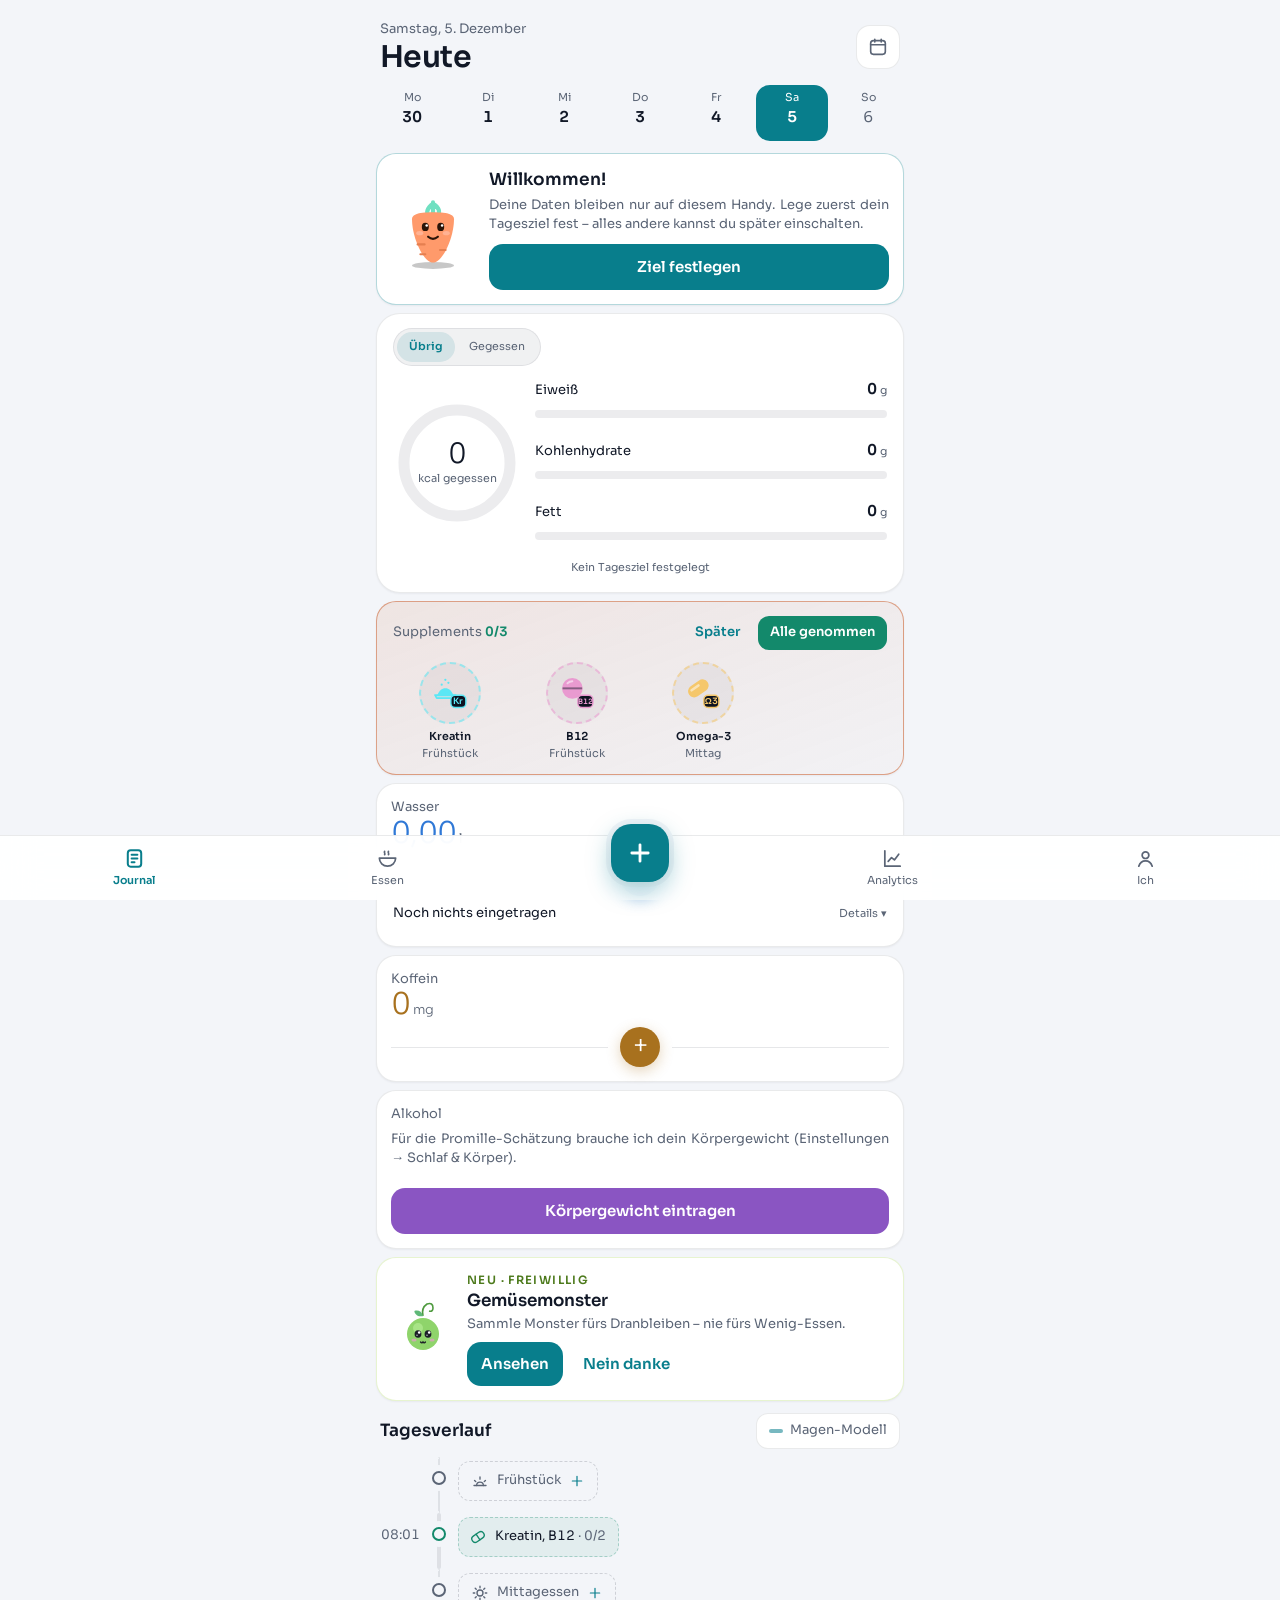
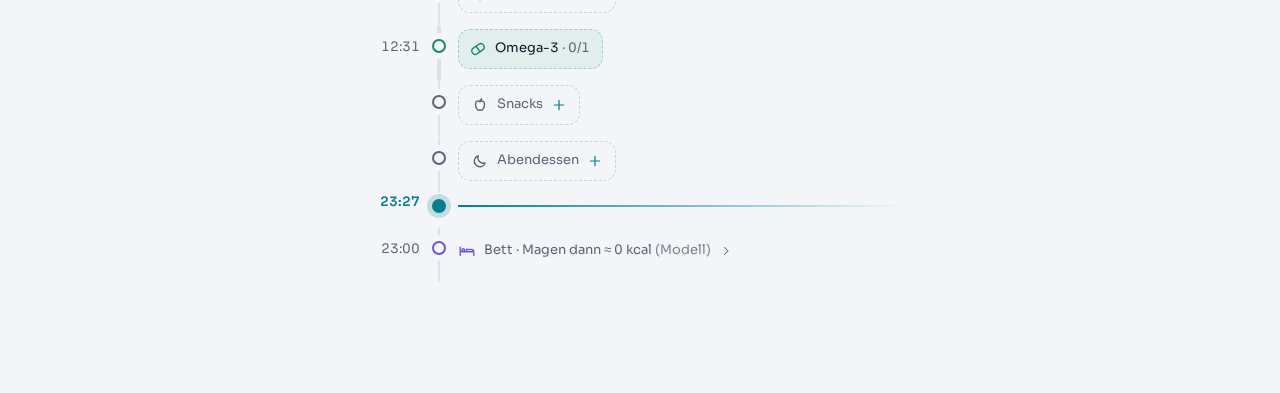
==== commit be9a865f: "Level-UI Etappe 5: Saison, Monatspostkarte, Arena-Duell, Einführung, Einstellungen - js/level.js: Sa" ====
--- a/index.html
+++ b/index.html
@@ -50,6 +50,10 @@
   <script src="js/monster_art.js" defer></script>
   <script src="js/level_ui.js" defer></script>
   <script src="js/level_garden.js" defer></script>
+  <script src="js/level_notes.js" defer></script>
+  <script src="js/level_collection.js" defer></script>
+  <script src="js/level_explorer.js" defer></script>
+  <script src="js/level_extras.js" defer></script>
   <script src="js/insights.js" defer></script>
   <script src="js/micro.js" defer></script>
   <script src="js/icons.js" defer></script>
--- a/css/style.css
+++ b/css/style.css
@@ -811,22 +811,10 @@
 .welcome { display: flex; gap: 14px; align-items: center; border-color: rgba(var(--accent-rgb), 0.3); }
 .welcome > div { flex: 1; }
 
-/* Tracker-Kacheln */
-.tk-tiles { display: grid; grid-template-columns: repeat(4, minmax(0, 1fr)); gap: 8px; margin: 0 0 12px; }
-.tk-tiles.n3 { grid-template-columns: repeat(3, minmax(0, 1fr)); } .tk-tiles.n2 { grid-template-columns: repeat(2, minmax(0, 1fr)); } .tk-tiles.n1 { grid-template-columns: 1fr; }
-.tk-tile { --tc: var(--water); --tr: var(--water-rgb); border-radius: 18px; border: 1px solid rgba(var(--tr), 0.30); background: rgba(var(--tr), 0.07); padding: 4px 4px 8px; display: flex; flex-direction: column; align-items: center; min-width: 0; }
-.tk-tile.t-caf { --tc: var(--caf); --tr: var(--caf-rgb); } .tk-tile.t-supp { --tc: var(--good); --tr: var(--good-rgb); } .tk-tile.t-alc { --tc: var(--alc); --tr: var(--alc-rgb); }
-.tk-tile.warn.t-supp { border-color: rgba(var(--warn-rgb), 0.6); background: rgba(var(--warn-rgb), 0.10); }
-.tk-tile.warn.t-caf b { color: var(--warn); }
-.tk-open { width: 100%; border: 0; background: none; color: var(--ink); font: inherit; display: flex; flex-direction: column; align-items: center; gap: 1px; padding: 8px 2px 4px; cursor: pointer; min-width: 0; }
-.tk-open .ic { color: var(--tc); width: 20px; height: 20px; }
-.tk-open b { font-size: 0.9375rem; font-weight: 600; margin-top: 3px; white-space: nowrap; }
-.tk-open span { font-size: 0.6875rem; color: var(--muted); white-space: nowrap; max-width: 100%; overflow: hidden; text-overflow: ellipsis; }
-.tk-act { width: 46px; height: 34px; border-radius: 12px; border: 0; background: rgba(var(--tr), 0.18); color: var(--tc); display: grid; place-items: center; cursor: pointer; position: relative; }
-.tk-act::before { content: ''; position: absolute; inset: -5px -4px; }
-.tk-act .ic { width: 19px; height: 19px; stroke-width: 2.3; }
-.tk-tile.done .tk-act { background: var(--tc); color: var(--on-col); }
-.tk-tile.pulse { animation: tkPulse .7s ease-out; }
+/* Tracker-Karten im Journal (seit 2.2.0 wieder ganze Karten) */
+.tk-wrap { --tr: var(--water-rgb); border-radius: 22px; }
+.tk-wrap[data-tkc="caf"] { --tr: var(--caf-rgb); } .tk-wrap[data-tkc="supp"] { --tr: var(--good-rgb); } .tk-wrap[data-tkc="alc"] { --tr: var(--alc-rgb); }
+.tk-wrap.pulse > .card { animation: tkPulse .7s ease-out; }
 @keyframes tkPulse { 0% { box-shadow: 0 0 0 0 rgba(var(--tr), 0.55); } 100% { box-shadow: 0 0 0 14px rgba(var(--tr), 0); } }
 .tk-sheet .card { margin-top: 4px; }
 
--- a/css/level.css
+++ b/css/level.css
@@ -156,3 +156,200 @@
 .is-light .lv-kicker, .is-light .lvg-new, .is-light .lvg-seed, .is-light .lvg-rank b, .is-light .lvg-earn b, .is-light .lvg-dk small, .is-light .lv-new .lv-cl b, .is-light .lvg-gbox b { color: #4D7A1C; }
 .is-light .lv-shiny { color: #8A6D00; }
 .is-light .lvg-dk[aria-disabled="true"] small { color: var(--muted); }
+
+/* ---------- Etappe 3: Sammlung, Sammelkarten, Feldnotizen, Kleiderschrank ---------- */
+.lvc-stats { display: grid; grid-template-columns: repeat(3, 1fr); gap: 8px; margin: 2px 0 10px; }
+.lvc-stats > div { background: var(--panel); border: 1px solid var(--line); border-radius: 16px; padding: 8px 10px; display: flex; flex-direction: column; align-items: center; }
+.lvc-stats b { font-size: 1.05rem; font-weight: 600; }
+.lvc-stats small { font-size: 0.75rem; color: var(--muted); }
+.lvc-gold { color: #F5C76B; }
+.is-light .lvc-gold { color: #8A6D00; }
+.lvc-seg { margin-bottom: 4px; }
+.lvc-gh { display: flex; justify-content: space-between; align-items: baseline; margin: 14px 4px 8px; font-size: 0.8125rem; font-weight: 600; color: var(--muted); text-transform: uppercase; letter-spacing: 0.06em; }
+.lvc-gh span { font-weight: 400; letter-spacing: 0; text-transform: none; }
+.lvc-grid { display: grid; grid-template-columns: repeat(3, minmax(0, 1fr)); gap: 8px; }
+.lvc-mon { display: flex; flex-direction: column; align-items: center; gap: 2px; padding: 8px 4px 10px; border-radius: 16px; border: 1px solid var(--line); background: radial-gradient(circle at 50% 38%, color-mix(in srgb, var(--c) 16%, transparent), transparent 70%), var(--panel); color: var(--ink); font: inherit; cursor: pointer; min-height: 118px; }
+.lvc-mon.miss { background: var(--panel); }
+.lvc-ma { height: 68px; display: grid; place-items: center; }
+.lvc-mon b { font-size: 0.8125rem; font-weight: 600; }
+.lvc-mon small { font-size: 0.6875rem; color: var(--muted); text-align: center; line-height: 1.3; letter-spacing: 0.05em; }
+.lvc-mon small i { font-style: normal; color: #F5C76B; }
+.lvc-mon.miss small { letter-spacing: 0; }
+.lvc-cards { display: grid; grid-template-columns: repeat(3, minmax(0, 1fr)); gap: 8px; justify-items: center; }
+.lvc-cb { padding: 0; border: 0; background: none; cursor: pointer; }
+.lvc-cb[disabled] { cursor: default; }
+/* Karte: Maße aus --w */
+.lvc-card { position: relative; width: var(--w); height: calc(var(--w) * 1.43); box-sizing: border-box; border-radius: calc(var(--w) * 0.075); border: calc(var(--w) * 0.014 + 1px) solid var(--c); background: linear-gradient(160deg, #242A42, #141A2A); color: #E8EEF7; overflow: hidden; display: flex; flex-direction: column; gap: calc(var(--w) * 0.03); padding: calc(var(--w) * 0.045); font-size: calc(var(--w) * 0.06); box-shadow: 0 8px 22px rgba(0, 0, 0, 0.35); text-align: left; }
+.lvc-card.back { border-color: #2E3A55; background: radial-gradient(circle at 50% 45%, #1E2A48, #10162A); display: grid; place-items: center; }
+.lvc-card.back svg { width: 62%; height: auto; }
+.lvc-bl { position: absolute; bottom: 6%; left: 0; right: 0; text-align: center; font-size: 0.85em; color: #93A0B4; }
+.lvc-h { display: flex; justify-content: space-between; align-items: center; gap: 4px; }
+.lvc-h b { font-size: 1.1em; font-weight: 600; white-space: nowrap; overflow: hidden; text-overflow: ellipsis; }
+.lvc-art { flex: none; height: 50%; border-radius: calc(var(--w) * 0.05); background: radial-gradient(circle at 50% 62%, color-mix(in srgb, var(--tc) 35%, transparent), color-mix(in srgb, var(--tc) 6%, transparent) 60%, rgba(0, 0, 0, 0.2)); display: grid; place-items: center; border: 1px solid rgba(255, 255, 255, 0.08); }
+.lvc-m { display: flex; justify-content: space-between; font-size: 0.78em; color: #93A0B4; }
+.lvc-sh { color: #FFE97A; }
+.lvc-q { font-size: 0.85em; font-style: italic; line-height: 1.35; }
+.lvc-sp { flex: 1; }
+.lvc-f { display: flex; justify-content: space-between; gap: 6px; font-size: 0.72em; color: #93A0B4; border-top: 1px solid rgba(255, 255, 255, 0.08); padding-top: 5px; }
+@keyframes lvcHolo { 0% { background-position: 0% 50%; } 100% { background-position: 100% 50%; } }
+.lvc-holo { position: absolute; inset: 0; pointer-events: none; background: linear-gradient(115deg, transparent 18%, rgba(255, 80, 180, 0.28) 30%, rgba(80, 240, 255, 0.28) 42%, rgba(255, 240, 90, 0.28) 54%, rgba(150, 120, 255, 0.25) 64%, transparent 76%); background-size: 300% 300%; mix-blend-mode: color-dodge; animation: lvcHolo 4.5s ease-in-out infinite alternate; }
+.lvc-spark { position: absolute; inset: 0; pointer-events: none; background-image: radial-gradient(circle, rgba(255, 255, 255, 0.9) 0 1px, transparent 1.6px); background-size: 18px 22px; opacity: 0.35; mix-blend-mode: overlay; }
+/* Steckbrief */
+.lvd-stage { display: grid; place-items: center; padding: 6px 0 14px; perspective: 900px; }
+@keyframes lvdTilt { 0%, 100% { transform: rotateY(-8deg) rotateX(3deg); } 50% { transform: rotateY(8deg) rotateX(-2deg); } }
+.lvd-tilt { animation: lvdTilt 6s ease-in-out infinite; border-radius: 20px; }
+.lv-calm .lvd-tilt { animation: none; }
+.lvd-forms { display: flex; gap: 8px; justify-content: center; margin-bottom: 10px; }
+.lvd-forms button { display: flex; flex-direction: column; align-items: center; gap: 2px; min-width: 76px; padding: 6px 8px; border-radius: 14px; border: 1px solid var(--line); background: var(--panel); color: var(--ink); font: inherit; cursor: pointer; }
+.lvd-forms button.on { border-color: var(--accent); background: var(--accent-soft); }
+.lvd-forms button[disabled] { opacity: 0.5; cursor: default; }
+.lvd-forms small { font-size: 0.6875rem; }
+.lvd-facts { display: grid; grid-template-columns: 1fr 1fr; gap: 10px 12px; }
+.lvd-facts > div { display: flex; flex-direction: column; gap: 3px; align-items: flex-start; min-width: 0; }
+.lvd-facts small { font-size: 0.75rem; color: var(--muted); }
+.lvd-facts b { font-size: 0.875rem; font-weight: 600; }
+.lvd-wide { grid-column: 1 / -1; }
+.lvd-note { display: flex; gap: 10px; align-items: flex-start; padding: 8px 0; border-top: 1px solid var(--line); }
+.lvd-note span { flex: none; width: 22px; height: 22px; border-radius: 7px; display: grid; place-items: center; font-size: 0.75rem; border: 1.5px solid rgba(var(--fg), 0.2); color: var(--muted); }
+.lvd-note.on span { background: #B9E07A; border-color: #B9E07A; color: #0D1320; }
+.lvd-note p { margin: 0; font-size: 0.8125rem; line-height: 1.45; color: var(--muted); }
+.lvd-note.on p { color: var(--ink); }
+.lvd-lure { display: flex; flex-wrap: wrap; gap: 6px; }
+.lvd-lure span { font-size: 0.75rem; padding: 4px 10px; border-radius: 999px; background: rgba(var(--fg), 0.06); }
+.lvd-miss { display: flex; flex-direction: column; align-items: center; gap: 8px; text-align: center; padding: 24px 12px; }
+.lvd-miss h2 { margin: 6px 0 0; }
+/* Kleiderschrank */
+.lvw-stage { height: 270px; display: grid; place-items: center; background: radial-gradient(circle at 50% 60%, color-mix(in srgb, var(--c) 20%, transparent), transparent 65%), var(--panel); }
+.lvw-who { display: flex; justify-content: space-between; align-items: center; padding: 2px 6px 10px; }
+.lvw-who b { font-size: 1.05rem; }
+.lvw-grid { display: grid; grid-template-columns: repeat(3, minmax(0, 1fr)); gap: 6px; }
+.lvw-it { display: flex; flex-direction: column; align-items: center; gap: 2px; padding: 8px 2px; border-radius: 14px; border: 1px solid var(--line); background: var(--panel); color: var(--ink); font: inherit; cursor: pointer; min-height: 88px; }
+.lvw-it.on { border: 1.5px solid var(--accent); background: var(--accent-soft); }
+.lvw-it.lock { opacity: 0.45; cursor: default; }
+.lvw-it b { font-size: 0.75rem; font-weight: 600; }
+.lvw-it small { font-size: 0.6875rem; color: var(--muted); text-align: center; line-height: 1.25; }
+@media (prefers-reduced-motion: reduce) { .lvc-holo, .lvd-tilt { animation: none; } }
+
+/* ---------- Etappe 4: Entdecker, Forschungsauftrag, Codes ---------- */
+.lve-card { display: flex; gap: 12px; align-items: center; width: 100%; color: var(--ink); font: inherit; text-align: left; cursor: pointer; border-color: rgba(185, 224, 122, 0.3); }
+.lve-ring { position: relative; flex: none; width: 64px; height: 64px; }
+.lve-ring > span { position: absolute; inset: 0; display: grid; place-items: center; }
+.lve-ct { display: flex; flex-direction: column; gap: 2px; min-width: 0; }
+.lve-ct b { font-size: 1.15rem; font-weight: 600; }
+.lve-ct small { font-size: 0.75rem; color: var(--muted); line-height: 1.35; }
+.lve-head { display: flex; gap: 10px; align-items: center; }
+.lve-big { font-size: 1.4rem; font-weight: 600; }
+.lve-rds { display: flex; gap: 2px; }
+.lve-rd { flex: 1; display: flex; flex-direction: column; align-items: center; gap: 4px; }
+.lve-rd i { width: 12px; height: 12px; border-radius: 50%; background: rgba(var(--fg), 0.12); }
+.lve-rd.on i { background: #B9E07A; }
+.lve-rd.cur i { box-shadow: 0 0 0 4px rgba(185, 224, 122, 0.25); }
+.lve-rd small { font-size: 0.625rem; color: var(--muted); text-align: center; line-height: 1.2; }
+.lve-rd.on small { color: var(--ink); }
+.lve-seedc { color: #B9E07A; font-weight: 600; }
+.is-light .lve-seedc { color: #4D7A1C; }
+.lve-task { display: flex; gap: 10px; align-items: center; padding: 8px 0; border-top: 1px solid var(--line); }
+.lve-task > span { flex: none; width: 22px; height: 22px; border-radius: 7px; border: 1.5px solid rgba(var(--fg), 0.25); display: grid; place-items: center; font-size: 0.75rem; font-weight: 600; }
+.lve-task.done > span { background: #B9E07A; border-color: #B9E07A; color: #0D1320; }
+.lve-task > div { flex: 1; min-width: 0; display: flex; flex-direction: column; }
+.lve-task b { font-size: 0.8125rem; font-weight: 600; white-space: nowrap; overflow: hidden; text-overflow: ellipsis; }
+.lve-task.done b { text-decoration: line-through; color: var(--muted); }
+.lve-task small { font-size: 0.6875rem; color: var(--muted); }
+.lve-task .btn { min-height: 40px; padding: 6px 10px; }
+.lve-row { display: flex; justify-content: space-between; gap: 8px; font-size: 0.8125rem; padding: 6px 0; border-top: 1px solid var(--line); }
+.lve-row:first-of-type { border-top: 0; }
+.lve-pend { color: var(--muted); }
+.lve-code { font: 600 1.05rem/1.4 ui-monospace, Menlo, monospace; letter-spacing: 0.06em; text-align: center; padding: 10px 8px; margin-bottom: 8px; border-radius: 14px; background: rgba(var(--fg), 0.05); word-break: break-all; user-select: all; -webkit-user-select: all; }
+.lve-cmpn { display: grid; grid-template-columns: repeat(3, 1fr); gap: 6px; text-align: center; }
+.lve-cmpn > div { border-radius: 12px; background: rgba(var(--fg), 0.04); padding: 8px 4px; display: flex; flex-direction: column; }
+.lve-cmpn b { font-size: 1.1rem; }
+.lve-cmpn small { font-size: 0.6875rem; color: var(--muted); line-height: 1.3; }
+.lve-warm { color: var(--warn); }
+.lve-cy { color: var(--accent); }
+.lve-mini { display: flex; flex-wrap: wrap; gap: 4px; }
+.lve-gifts { display: grid; grid-template-columns: repeat(4, minmax(0, 1fr)); gap: 6px; }
+.lve-gifts button { display: flex; flex-direction: column; align-items: center; gap: 2px; padding: 6px 2px; border-radius: 14px; border: 1px solid var(--line); background: var(--panel); color: var(--ink); font: inherit; cursor: pointer; min-height: 72px; }
+.lve-gifts small { font-size: 0.6875rem; }
+
+/* ---------- Etappe 5: Saison, Postkarte, Arenen, Einführung ---------- */
+.lvx-sea { display: flex; gap: 12px; align-items: center; width: 100%; color: var(--ink); font: inherit; text-align: left; cursor: pointer; border-color: color-mix(in srgb, var(--c) 40%, transparent); background: linear-gradient(135deg, color-mix(in srgb, var(--c) 14%, transparent), var(--panel)); --t: var(--c); }
+.is-light .lvx-sea, .is-light .lvx-now { --t: color-mix(in srgb, var(--c) 62%, #000); }
+.lvx-si { flex: none; width: 56px; height: 56px; border-radius: 16px; background: rgba(var(--fg), 0.05); display: grid; place-items: center; }
+.lvx-st { display: flex; flex-direction: column; gap: 2px; min-width: 0; }
+.lvx-st b { font-size: 1.1rem; font-weight: 600; }
+.lvx-st small { font-size: 0.75rem; color: var(--muted); line-height: 1.35; }
+.lvx-now { display: flex; gap: 12px; align-items: center; border-color: color-mix(in srgb, var(--c) 40%, transparent); background: linear-gradient(135deg, color-mix(in srgb, var(--c) 16%, transparent), var(--panel)); }
+.is-light .lvx-now .lv-kicker { color: var(--t) !important; }
+.lvx-ni { flex: none; }
+.lvx-cal { display: grid; grid-template-columns: repeat(4, minmax(0, 1fr)); gap: 6px; }
+.lvx-cm { border-radius: 10px; padding: 6px 2px; text-align: center; background: color-mix(in srgb, var(--c) 9%, transparent); border: 1px solid color-mix(in srgb, var(--c) 22%, transparent); display: flex; flex-direction: column; }
+.lvx-cm.on { background: color-mix(in srgb, var(--c) 22%, transparent); border-color: color-mix(in srgb, var(--c) 65%, transparent); }
+.lvx-cm b { font-size: 0.75rem; }
+.lvx-cm small { font-size: 0.625rem; color: var(--muted); line-height: 1.2; margin-top: 2px; }
+.lvx-its { display: grid; grid-template-columns: repeat(6, minmax(0, 1fr)); gap: 6px; }
+.lvx-it { aspect-ratio: 1; border-radius: 10px; background: rgba(var(--fg), 0.05); display: grid; place-items: center; color: var(--muted); font-size: 0.6875rem; }
+.lvx-it.own { background: rgba(185, 224, 122, 0.12); border: 1px solid rgba(185, 224, 122, 0.4); }
+.lvp-keys { display: flex; gap: 6px; overflow-x: auto; padding-bottom: 6px; margin-bottom: 4px; }
+.lvp-keys button { flex: none; padding: 6px 12px; border-radius: 999px; border: 1px solid var(--line); background: var(--panel); color: var(--ink); font: inherit; font-size: 0.75rem; cursor: pointer; }
+.lvp-keys button.on { border-color: var(--accent); background: var(--accent-soft); }
+.lvp-card { display: grid; place-items: center; }
+.lvp-svg { width: 100%; max-width: 360px; height: auto; border-radius: 22px; box-shadow: 0 10px 30px rgba(0, 0, 0, 0.3); }
+.lva-list { display: flex; flex-direction: column; gap: 0; }
+.lva-it { display: flex; gap: 12px; align-items: center; width: 100%; color: var(--ink); font: inherit; text-align: left; cursor: pointer; }
+.lva-it span { display: flex; flex-direction: column; gap: 1px; }
+.lva-it b { font-size: 0.95rem; }
+.lva-it small { font-size: 0.75rem; color: var(--muted); }
+.lva-it.lock { opacity: 0.5; cursor: default; }
+.lva-wheel { display: flex; gap: 12px; align-items: center; }
+.lva-wheel p { margin: 0; line-height: 1.5; }
+.lva-scene, .lva-stage { position: relative; width: 100%; aspect-ratio: 320 / 180; border-radius: 20px; overflow: hidden; border: 1px solid var(--line); }
+.lva-scene .lva-scn, .lva-stage .lva-scn { position: absolute; inset: 0; width: 100%; height: 100%; }
+.lva-foes { position: absolute; right: 6%; bottom: 8%; display: flex; align-items: flex-end; gap: 2px; }
+.lva-team { display: grid; grid-template-columns: repeat(3, minmax(0, 1fr)); gap: 8px; }
+.lva-pick { display: flex; flex-direction: column; align-items: center; gap: 3px; padding: 8px 4px; border-radius: 14px; border: 1px solid var(--line); background: var(--panel); color: var(--ink); font: inherit; cursor: pointer; }
+.lva-pick.on { border: 1.5px solid var(--accent); background: var(--accent-soft); }
+.lva-pick b { font-size: 0.75rem; }
+.lva-stage { aspect-ratio: 320 / 200; }
+.lva-f { position: absolute; }
+.lva-f.foe { right: 6%; top: 20%; }
+.lva-f.me { left: 4%; bottom: 0; }
+.lva-hp { position: absolute; top: 8px; width: 46%; max-width: 160px; background: rgba(13, 19, 32, 0.78); border: 1px solid rgba(255, 255, 255, 0.12); border-radius: 12px; padding: 5px 8px; color: #E8EEF7; }
+.lva-hp.foe { right: 8px; }
+.lva-hp.me { left: 8px; }
+.lva-hp > div { display: flex; justify-content: space-between; gap: 6px; font-size: 0.6875rem; }
+.lva-hp small { color: #93A0B4; }
+.lva-hp i { display: block; height: 6px; border-radius: 6px; background: rgba(255, 255, 255, 0.12); margin-top: 4px; overflow: hidden; }
+.lva-hp i span { display: block; height: 100%; border-radius: 6px; transition: width 0.4s ease; }
+.lva-log { font-size: 0.8125rem; line-height: 1.45; min-height: 58px; margin-top: 8px; }
+.lva-log div + div { color: var(--muted); }
+.lva-moves { display: grid; grid-template-columns: 1fr 1fr; gap: 8px; }
+.lva-mv { min-height: 58px; border-radius: 14px; border: 1px solid color-mix(in srgb, var(--c) 45%, transparent); background: color-mix(in srgb, var(--c) 10%, transparent); color: var(--ink); text-align: left; padding: 6px 12px; display: flex; flex-direction: column; justify-content: center; font: inherit; cursor: pointer; }
+.lva-mv b { font-size: 0.8125rem; }
+.lva-mv small { font-size: 0.6875rem; color: var(--muted); line-height: 1.3; }
+.lva-mv[disabled] { opacity: 0.45; cursor: default; }
+.lva-row { display: flex; gap: 8px; align-items: center; justify-content: center; margin-top: 10px; }
+.lva-row span { width: 50px; height: 50px; border-radius: 14px; border: 1px solid var(--line); display: grid; place-items: center; }
+.lva-row span.on { border-color: var(--accent); }
+.lva-row span.ko { opacity: 0.35; filter: grayscale(1); }
+@keyframes lvaLunge { 0%, 100% { transform: translate(0, 0); } 45% { transform: translate(30%, -14%); } }
+@keyframes lvaHit { 0%, 100% { transform: translateX(0); filter: none; } 25% { transform: translateX(-6px); filter: brightness(2); } 50% { transform: translateX(6px); } 75% { transform: translateX(-3px); filter: none; } }
+.lva-f.lunge { animation: lvaLunge 0.45s ease-out; }
+.lva-f.hit { animation: lvaHit 0.45s ease-out 0.2s; }
+.lvi { display: flex; flex-direction: column; gap: 10px; min-height: calc(100vh - 80px); padding-bottom: 20px; }
+.lvi h1 { text-align: center; font-size: 1.5rem; line-height: 1.2; margin: 0; }
+.lvi > p { text-align: center; line-height: 1.55; margin: 0 6px; }
+.lvi-cast { position: relative; height: 330px; margin: 0 -16px; background: radial-gradient(circle at 50% 75%, rgba(91, 231, 245, 0.14), transparent 60%); }
+.lvi-cast span { position: absolute; }
+.lvi-dots { display: flex; gap: 6px; justify-content: center; margin: auto 0 6px; }
+.lvi-dots i { width: 7px; height: 7px; border-radius: 7px; background: rgba(var(--fg), 0.2); }
+.lvi-dots i.on { width: 18px; background: var(--accent); }
+.lvi-row { display: flex; gap: 12px; align-items: center; padding: 12px 0; border-top: 1px solid var(--line); }
+.lvi-row:first-child { border-top: 0; }
+.lvi-row > span { width: 60px; height: 60px; flex: none; border-radius: 18px; background: rgba(var(--fg), 0.05); display: grid; place-items: center; }
+.lvi-row b { font-size: 0.875rem; }
+.lvi-row small { display: block; font-size: 0.75rem; color: var(--muted); line-height: 1.45; margin-top: 2px; }
+.lvi-lock { display: flex; gap: 10px; align-items: center; }
+.lvi-card { display: flex; gap: 12px; align-items: center; border-color: rgba(185, 224, 122, 0.35); }
+.lvi-ca { flex: none; }
+.lvi-card b { font-size: 1.05rem; }
+@media (prefers-reduced-motion: reduce) { .lva-f.lunge, .lva-f.hit { animation: none; } }
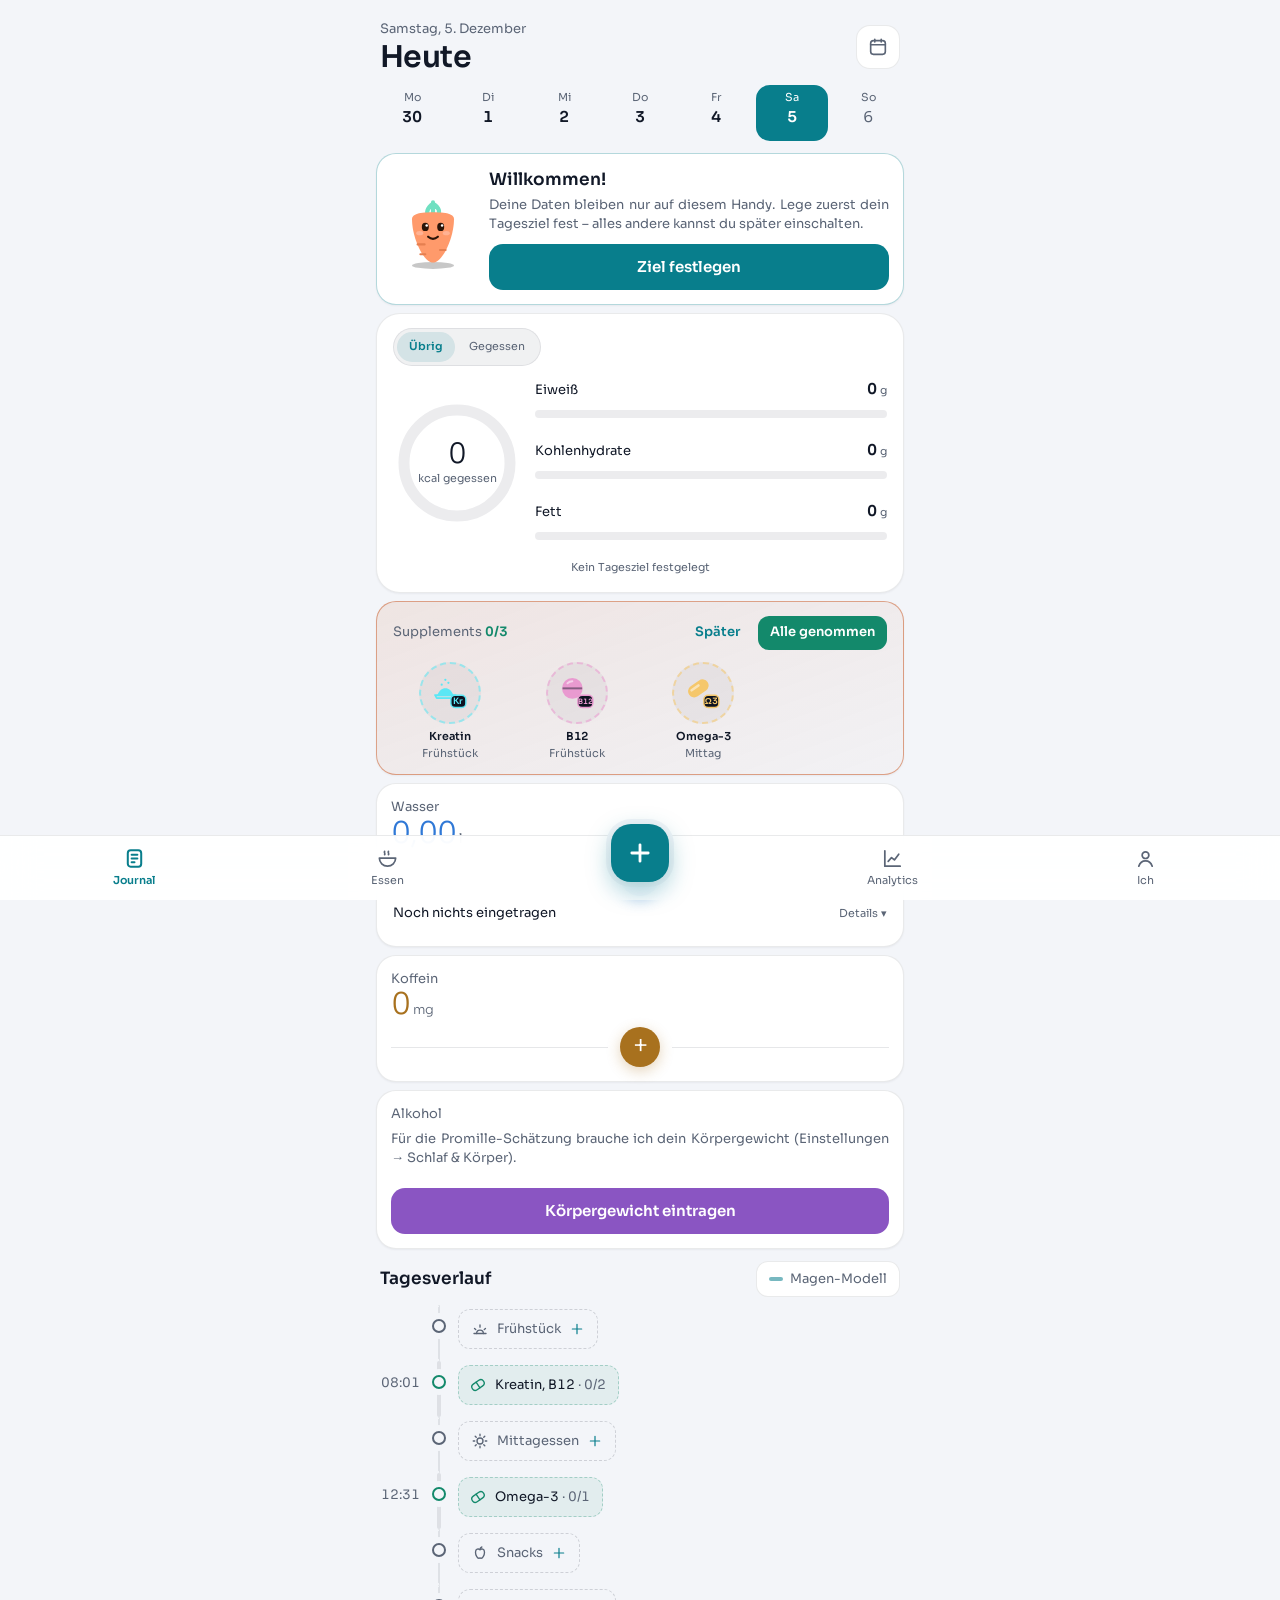
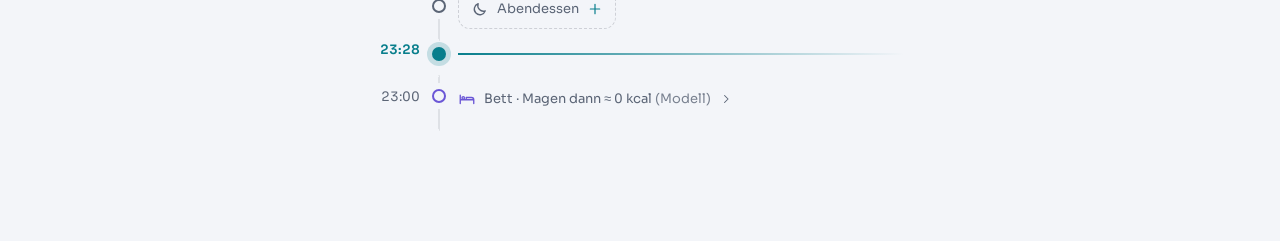
==== commit d176f511: "v2.4.0: Level-System ausgelagert, Aufräumen Das Level-System „Gemüsemonster“ (js/level.js, Tests, Üb" ====
--- a/index.html
+++ b/index.html
@@ -26,8 +26,6 @@
   <link rel="apple-touch-startup-image" media="(device-width: 375px) and (device-height: 667px) and (-webkit-device-pixel-ratio: 2) and (orientation: portrait)" href="icons/splash/splash-750x1334.png">
   <link rel="preload" href="fonts/sora-latin-400-normal.woff2" as="font" type="font/woff2" crossorigin>
   <link rel="stylesheet" href="css/style.css">
-  <link rel="stylesheet" href="css/monster.css">
-  <link rel="stylesheet" href="css/level.css">
   <script>try { var t = (JSON.parse(localStorage.getItem('ct.v1') || '{}').theme) || 'auto'; document.documentElement.dataset.theme = t; } catch (e) { document.documentElement.dataset.theme = 'auto'; }</script>
 </head>
 <body>
@@ -46,14 +44,6 @@
   <script src="js/timeline.js" defer></script>
   <script src="js/supp_catalog.js" defer></script>
   <script src="js/supplements.js" defer></script>
-  <script src="js/level.js" defer></script>
-  <script src="js/monster_art.js" defer></script>
-  <script src="js/level_ui.js" defer></script>
-  <script src="js/level_garden.js" defer></script>
-  <script src="js/level_notes.js" defer></script>
-  <script src="js/level_collection.js" defer></script>
-  <script src="js/level_explorer.js" defer></script>
-  <script src="js/level_extras.js" defer></script>
   <script src="js/insights.js" defer></script>
   <script src="js/micro.js" defer></script>
   <script src="js/icons.js" defer></script>
--- a/css/style.css
+++ b/css/style.css
@@ -201,16 +201,6 @@
 ul.refs a { color: var(--accent); word-break: break-all; }
 #presetSeg { grid-template-columns: repeat(2, minmax(0, 1fr)); }
 
-/* Abend-Vorschläge */
-.card.sug { border-color: rgba(var(--accent-rgb), 0.35); }
-.card.sug h2 { margin: 0; }
-.sug-prio { margin: 10px 0 6px; }
-.sug-row { display: flex; align-items: center; gap: 6px; padding: 10px 0; border-top: 1px solid var(--line); }
-.sug-row .grow { flex: 1; min-width: 0; }
-.sug-row .meta { font-size: 0.8125rem; color: var(--muted); margin-top: 2px; }
-.sug-row .meta strong { color: var(--ink); }
-.sug-after { margin: 8px 0 4px; }
-.card.sug .row { margin-top: 10px; }
 .btn:disabled { opacity: 0.45; cursor: default; }
 .chips { display: flex; flex-wrap: wrap; gap: 6px; }
 .chip { display: inline-flex; align-items: center; gap: 6px; margin: 0; padding: 8px 12px; min-height: 40px; border-radius: 12px; border: 1px solid var(--line); background: var(--panel); color: var(--ink); font-size: 0.8125rem; cursor: pointer; }
@@ -601,26 +591,6 @@
 .sheet-head { gap: 10px; }
 .fd-info { display: flex; justify-content: flex-end; margin: -4px 4px 4px; }
 
-/* Vorschlags-Karte kompakt (Punkt 13): eine Zeile je Lebensmittel, Bewertung über „⋯“-Menü */
-.card.sug { padding: 14px 16px 10px; }
-.sug-rows { margin-top: 6px; }
-.sug-row { padding: 9px 0; gap: 10px; }
-.sug-row .grow > div:first-child { font-size: 0.9375rem; }
-.sug-r { font-size: 0.6875rem; margin-left: 6px; vertical-align: middle; } .sug-r.up { color: var(--good); } .sug-r.dn { color: var(--warn); }
-.sug-more { position: relative; flex: 0 0 auto; }
-.sug-dots { width: 36px; height: 36px; border-radius: 10px; border: 0; background: none; color: var(--muted); font-size: 1.375rem; letter-spacing: 1px; cursor: pointer; -webkit-tap-highlight-color: transparent; }
-.sug-dots[aria-expanded="true"] { background: rgba(var(--fg), 0.06); color: var(--ink); }
-.sug-menu { position: absolute; right: 0; top: 40px; z-index: 5; width: 190px; padding: 4px; border-radius: 14px; background: var(--menu); border: 1px solid rgba(var(--fg), 0.12); box-shadow: 0 12px 28px rgba(0, 0, 0, 0.45); }
-.sug-menu button { display: block; width: 100%; text-align: left; border: 0; background: none; color: var(--ink); font: inherit; font-size: 0.8125rem; padding: 10px 12px; border-radius: 10px; cursor: pointer; }
-.sug-menu button:active { background: rgba(var(--fg), 0.06); }
-.sug-menu button.warn { color: var(--warn); margin: 0; }
-.sug-rcp { font-size: 0.8125rem; margin-top: 6px; line-height: 1.45; text-align: justify; hyphens: auto; }
-.sug-rcp .muted { margin-top: 4px; }
-.sug-after { margin: 8px 0 10px; } .warn-t { color: var(--warn); } .ok-t { color: var(--good); }
-.sug-btns { display: grid; grid-template-columns: 1.4fr 1fr; gap: 8px; }
-.sug-btns .btn { min-height: 44px; }
-.sug-tog { margin-top: 4px; }
-.sug-det { margin-top: 4px; padding-top: 8px; border-top: 1px solid var(--line); }
 
 /* Supplements: eine Karte mit Hervorhebung, Katalog, Info-Stufen */
 .card.supp.due { border-color: rgba(var(--warn-rgb), 0.5); background: linear-gradient(160deg, rgba(var(--warn-rgb), 0.10), rgba(var(--warn-rgb), 0.02)); }
